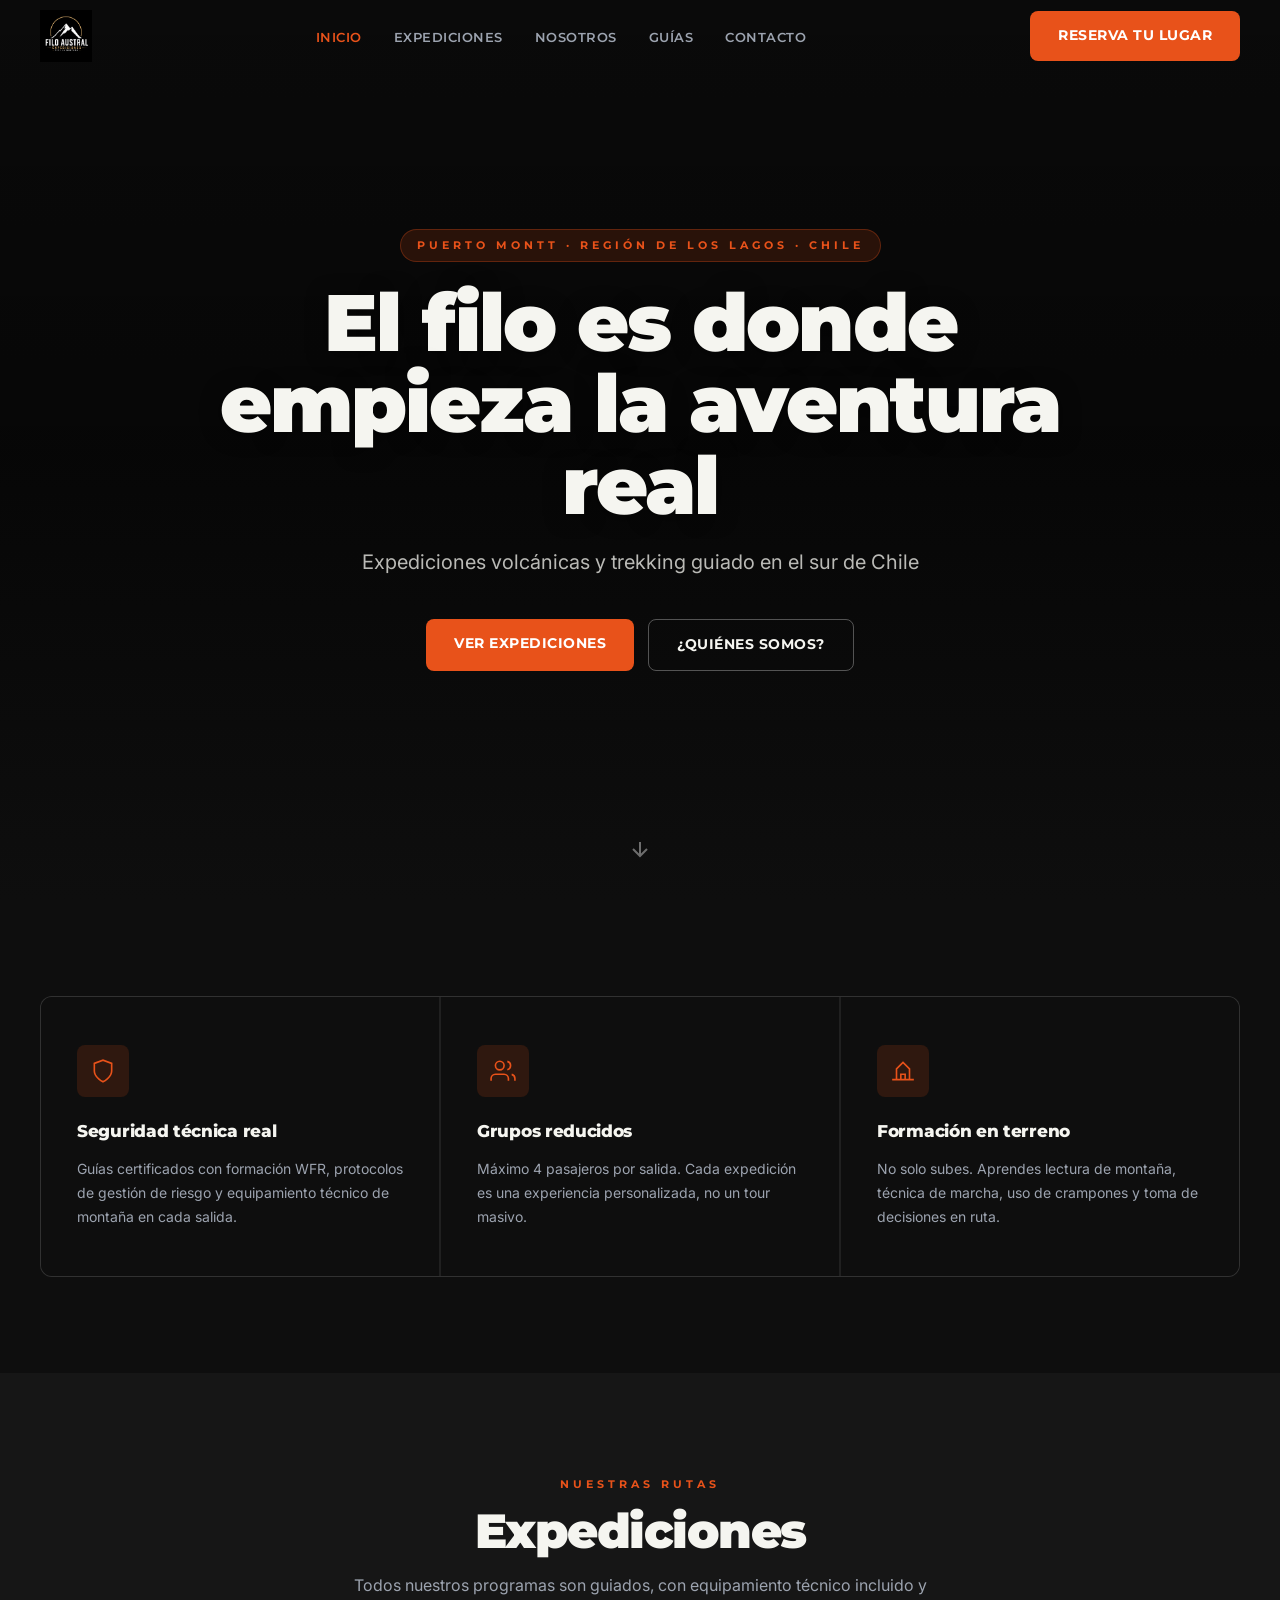
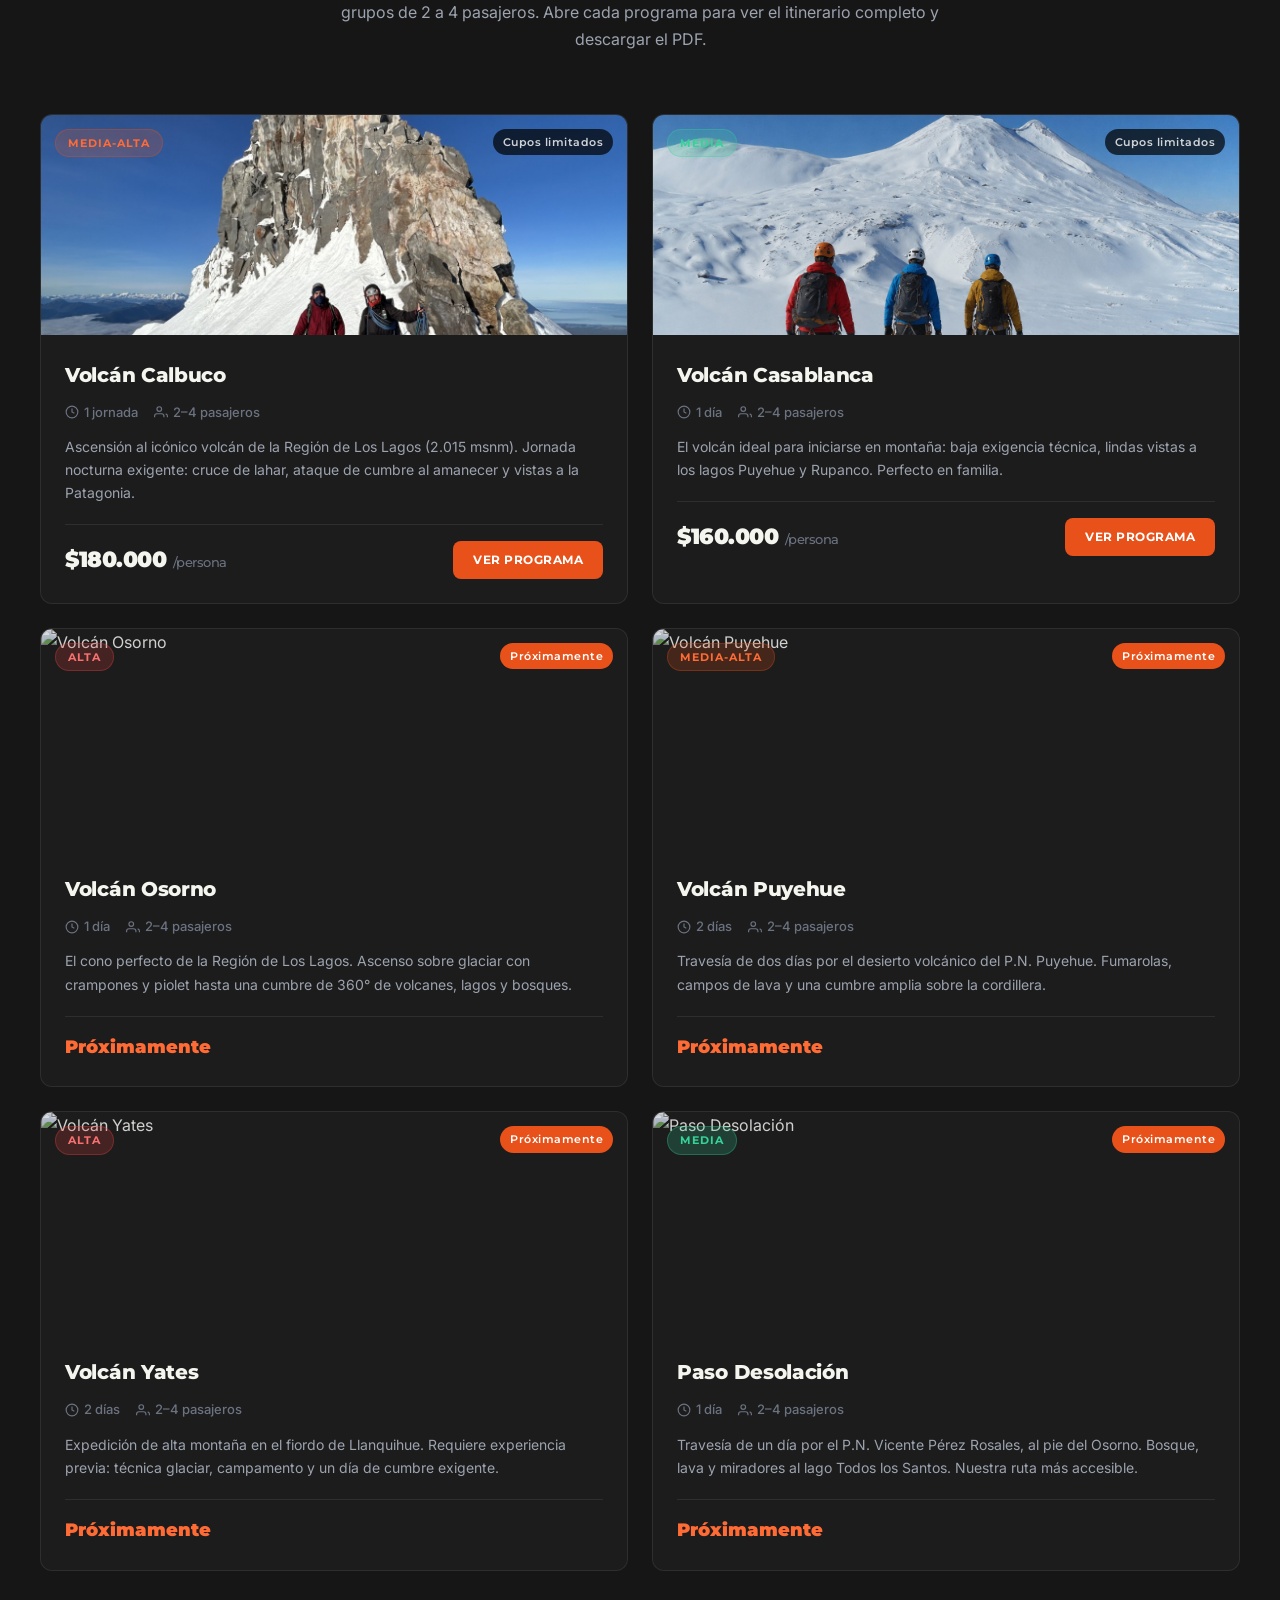
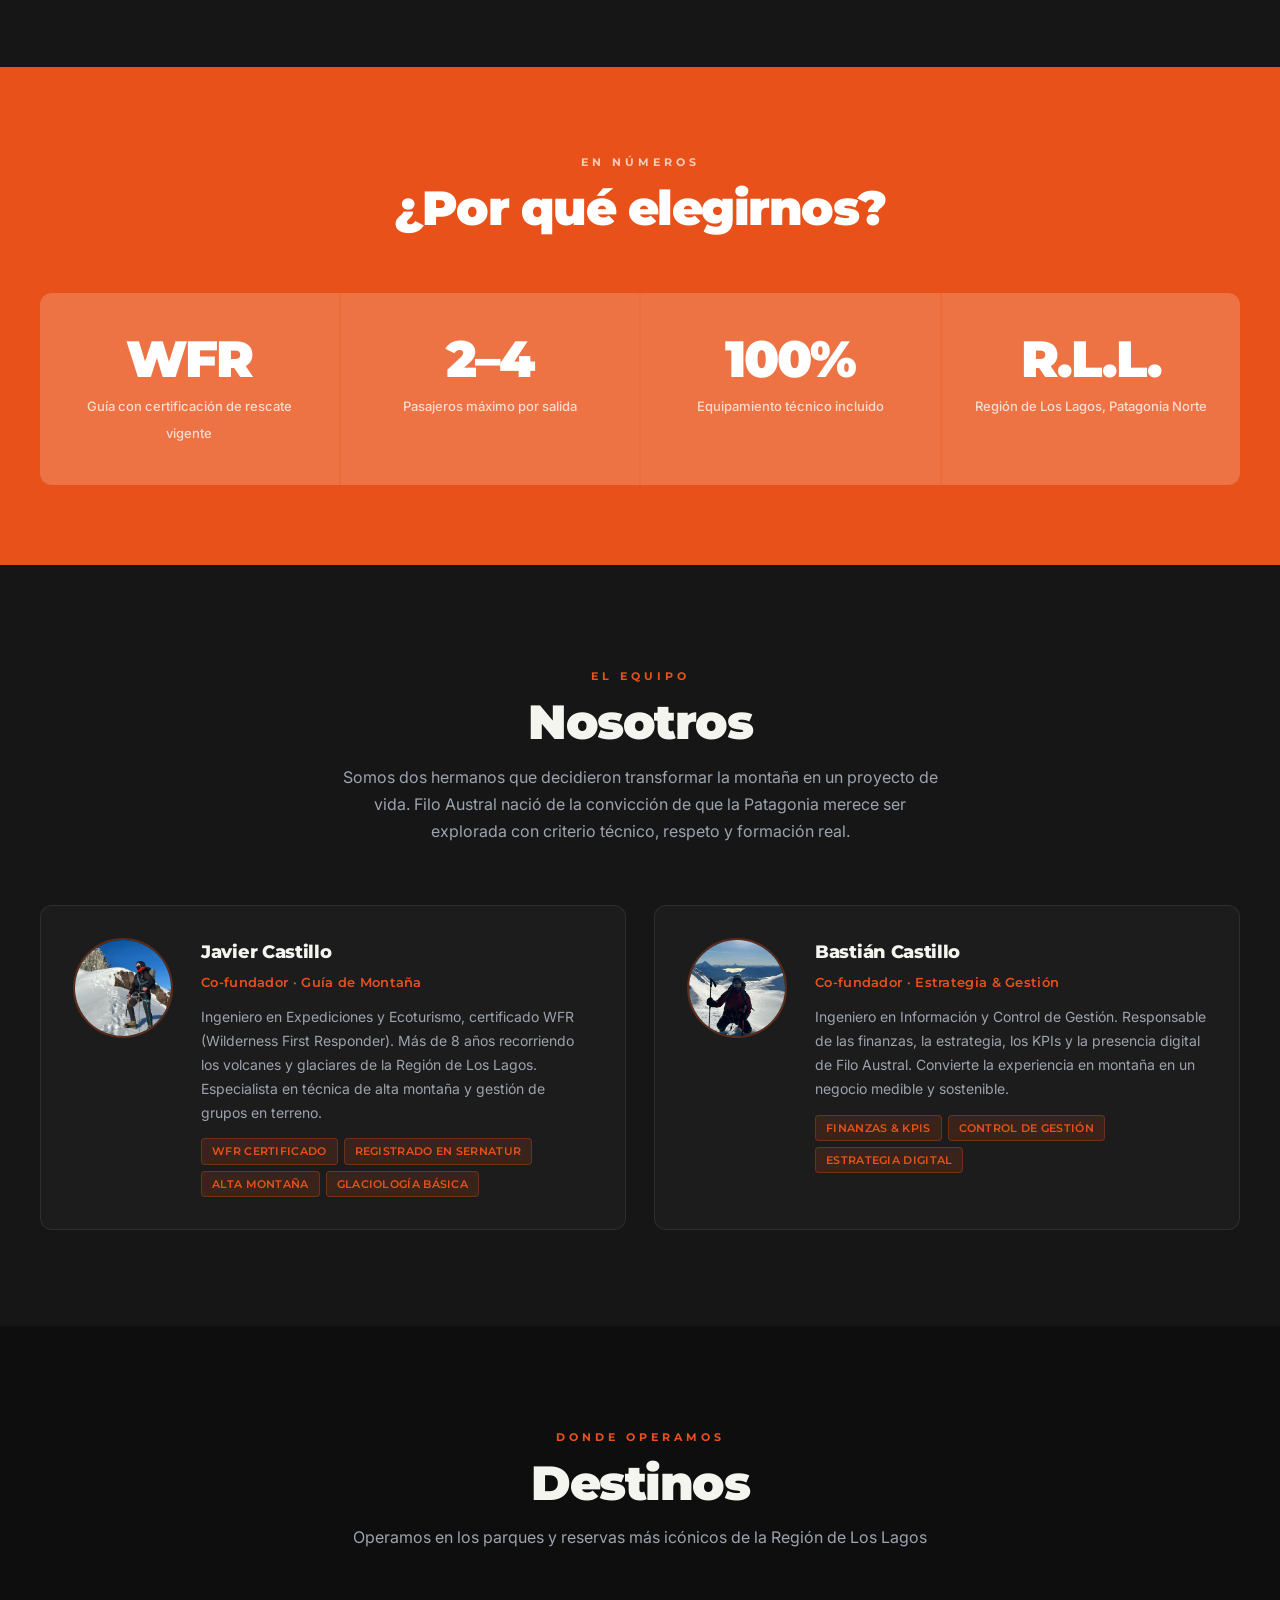
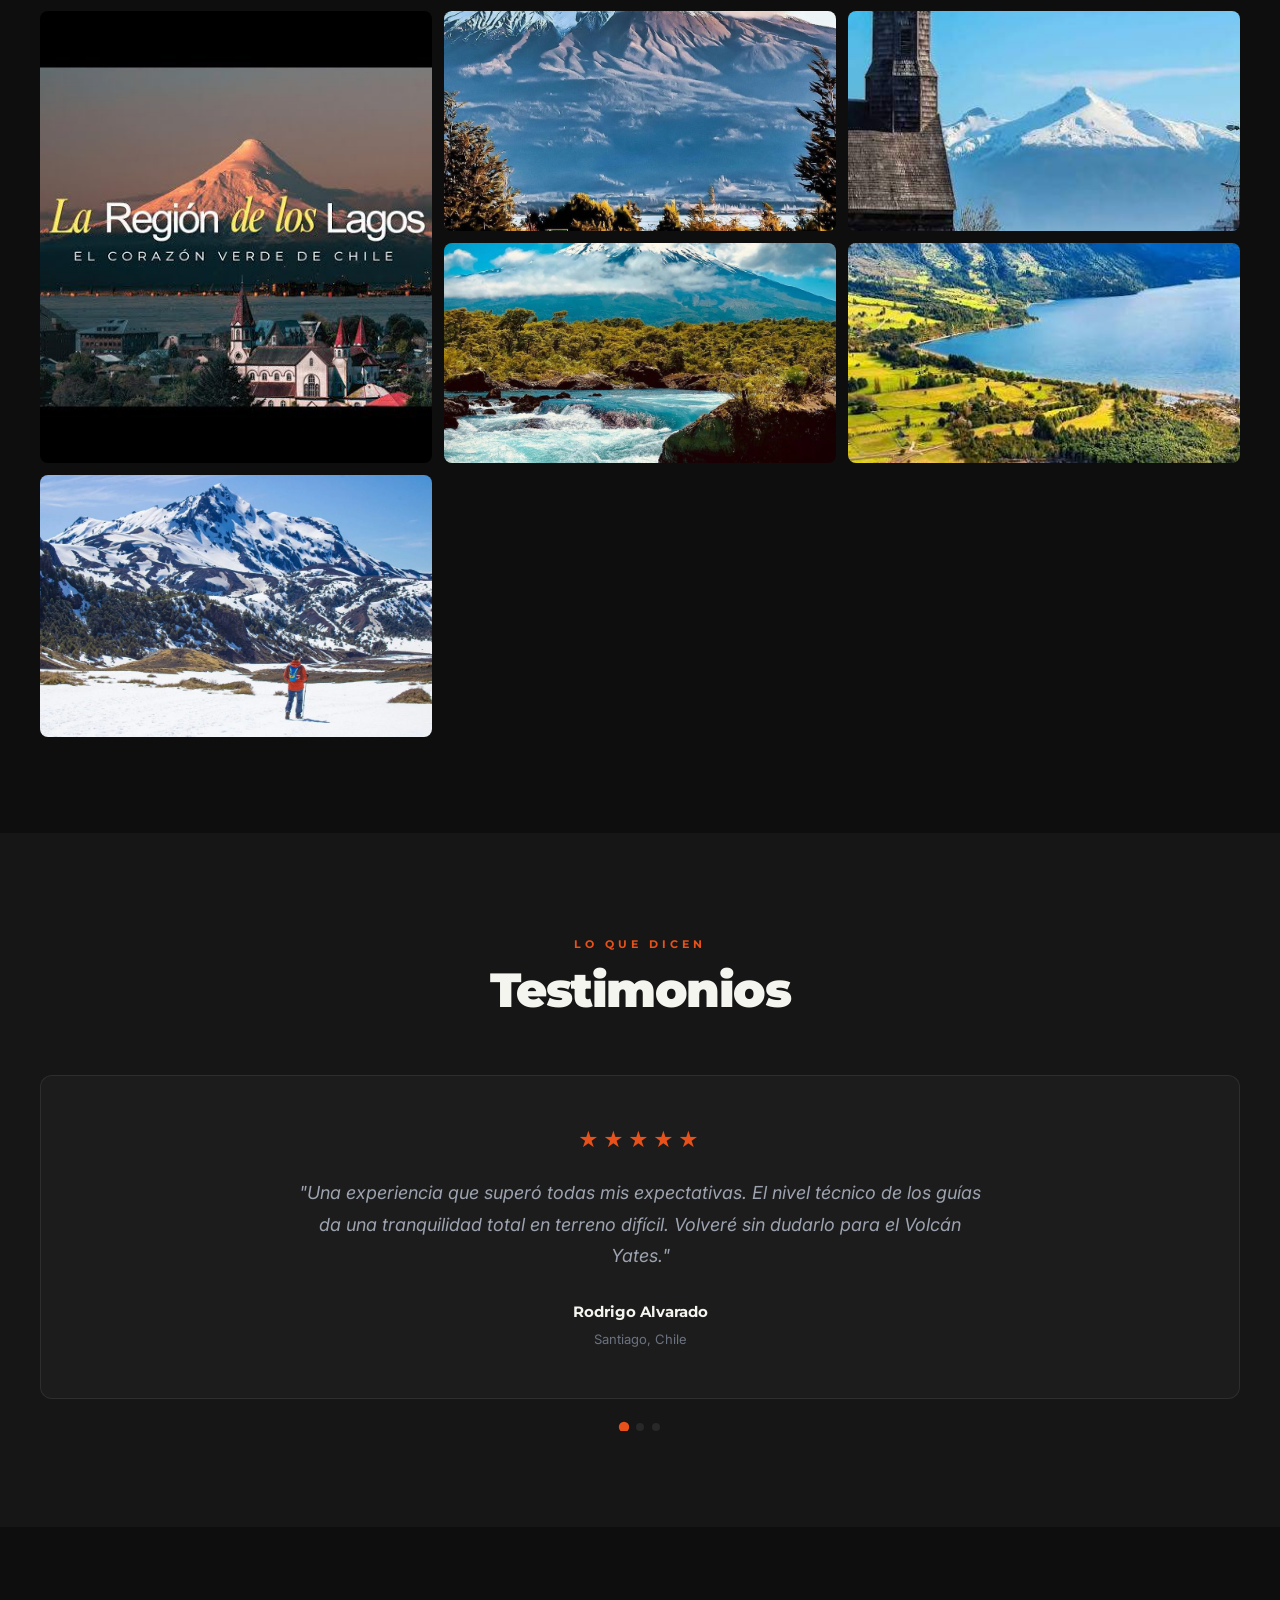
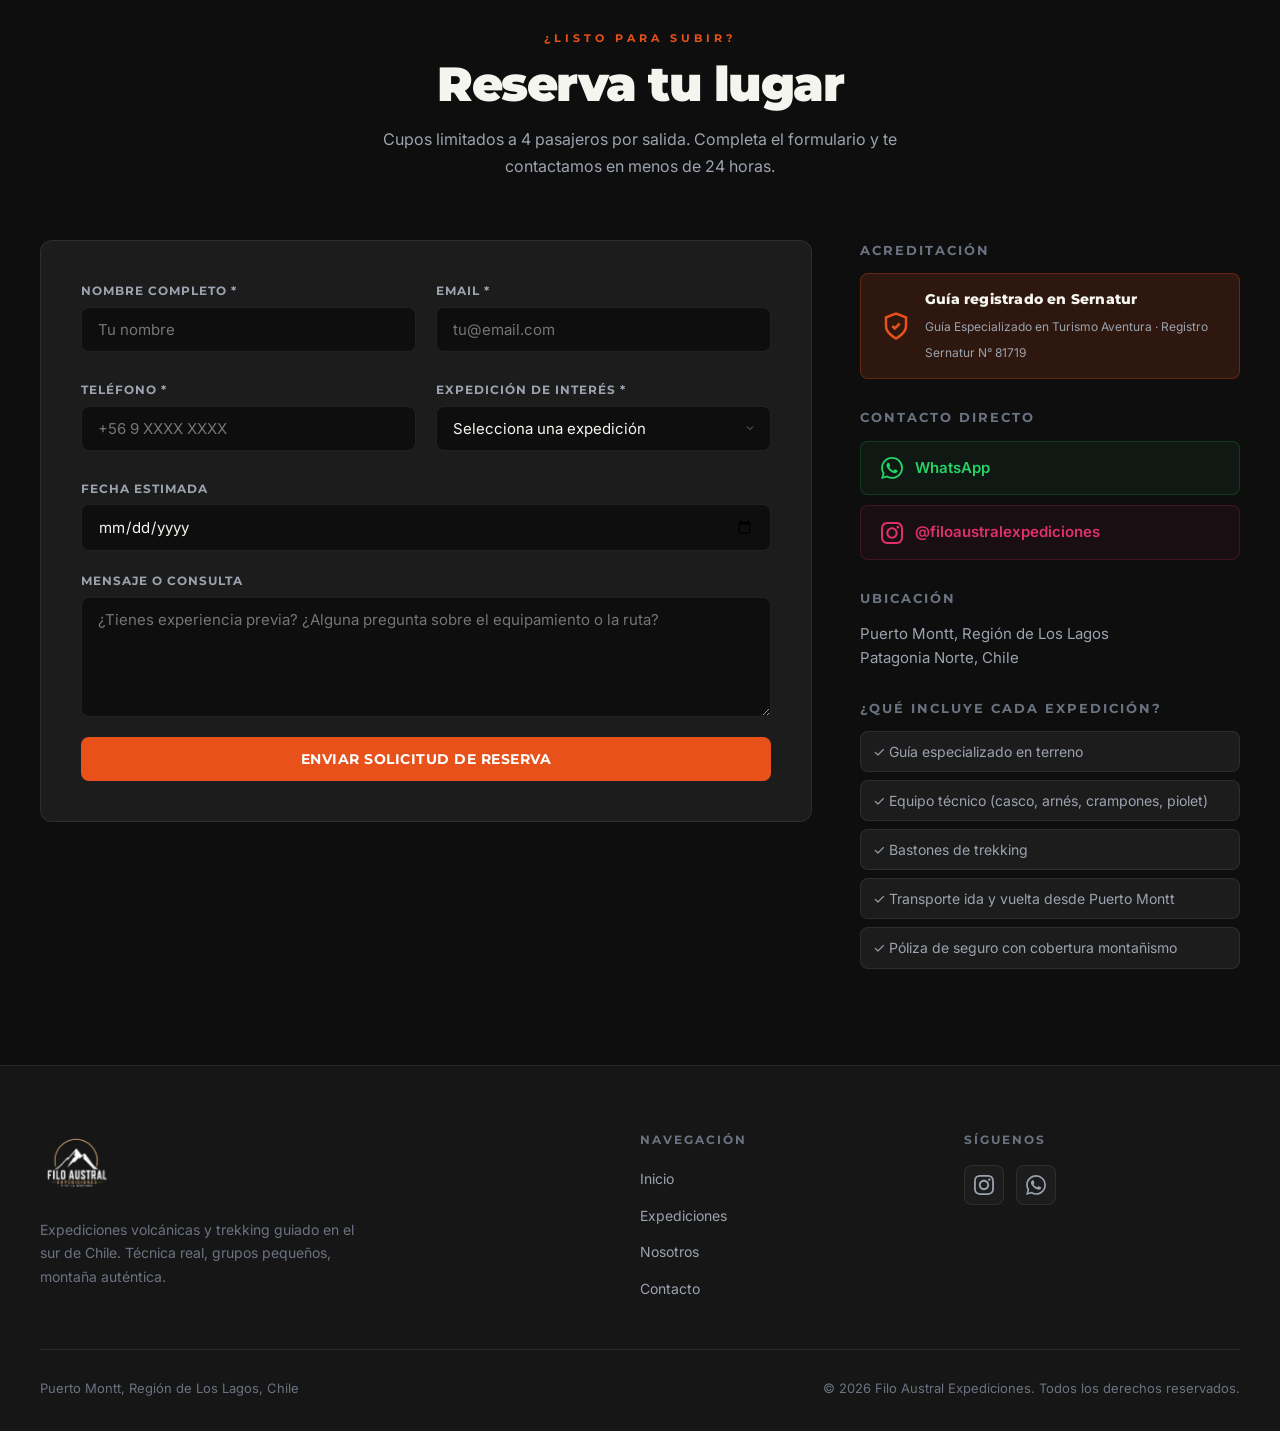
==== index.html @ e2e795e4 "Destinos con fotos reales, programas PDF reales y datos corregidos - Sección Destinos: 6 imágenes pr" ====
<!DOCTYPE html>
<html lang="es">
<head>
    <meta charset="UTF-8">
    <meta name="viewport" content="width=device-width, initial-scale=1.0">
    <meta name="description" content="Filo Austral Expediciones — Expediciones volcánicas y trekking guiado en el sur de Chile. Puerto Montt, Región de Los Lagos.">
    <title>Filo Austral Expediciones | Puerto Montt, Chile</title>

    <!-- Open Graph (compartir en WhatsApp/IG) -->
    <meta property="og:title" content="Filo Austral Expediciones">
    <meta property="og:description" content="Expediciones volcánicas y trekking guiado en el sur de Chile. Puerto Montt, Región de Los Lagos.">
    <meta property="og:image" content="assets/logo-light.jpg">
    <meta property="og:type" content="website">

    <!-- Google Fonts -->
    <link rel="preconnect" href="https://fonts.googleapis.com">
    <link rel="preconnect" href="https://fonts.gstatic.com" crossorigin>
    <link href="https://fonts.googleapis.com/css2?family=Montserrat:wght@400;500;600;700;800;900&family=Inter:wght@300;400;500;600&display=swap" rel="stylesheet">

    <!-- AOS Animations -->
    <link href="https://unpkg.com/aos@2.3.1/dist/aos.css" rel="stylesheet">

    <link rel="stylesheet" href="style.css">
</head>
<body>

    <!-- ===================== NAVBAR ===================== -->
    <nav class="navbar" id="navbar">
        <div class="nav-container">
            <a href="#inicio" class="nav-logo">
                <img src="assets/logo-light.jpg" alt="Filo Austral Expediciones" class="logo-img" onerror="this.style.display='none'; this.nextElementSibling.style.display='block'">
                <span class="logo-text" style="display:none">FILO AUSTRAL</span>
            </a>
            <ul class="nav-links" id="navLinks">
                <li><a href="#inicio">Inicio</a></li>
                <li><a href="#expediciones">Expediciones</a></li>
                <li><a href="#nosotros">Nosotros</a></li>
                <li><a href="#guias">Guías</a></li>
                <li><a href="#contacto">Contacto</a></li>
            </ul>
            <a href="#contacto" class="btn btn-accent nav-cta">Reserva tu lugar</a>
            <button class="hamburger" id="hamburger" aria-label="Abrir menú">
                <span></span><span></span><span></span>
            </button>
        </div>
    </nav>

    <!-- ===================== HERO ===================== -->
    <section class="hero" id="inicio">
        <video class="hero-video" autoplay muted loop playsinline preload="auto"
               poster="https://images.unsplash.com/photo-1464822759023-fed622ff2c3b?auto=format&fit=crop&w=1920&q=80">
            <source src="assets/hero.mp4" type="video/mp4">
        </video>
        <div class="hero-overlay"></div>
        <div class="hero-content">
            <p class="hero-tag">Puerto Montt · Región de Los Lagos · Chile</p>
            <h1 class="hero-headline">El filo es donde<br>empieza la aventura real</h1>
            <p class="hero-sub">Expediciones volcánicas y trekking guiado en el sur de Chile</p>
            <div class="hero-actions">
                <a href="#expediciones" class="btn btn-accent">Ver expediciones</a>
                <a href="#nosotros" class="btn btn-ghost">¿Quiénes somos?</a>
            </div>
        </div>
        <a href="#propuesta" class="hero-scroll" aria-label="Ir abajo">
            <svg width="24" height="24" viewBox="0 0 24 24" fill="none" stroke="currentColor" stroke-width="2"><path d="M12 5v14M5 12l7 7 7-7"/></svg>
        </a>
    </section>

    <!-- ===================== PROPUESTA DE VALOR ===================== -->
    <section class="section" id="propuesta">
        <div class="container">
            <div class="propuesta-grid">

                <div class="propuesta-item" data-aos="fade-up" data-aos-delay="0">
                    <div class="prop-icon">
                        <svg viewBox="0 0 24 24" fill="none" stroke="currentColor" stroke-width="1.5"><path d="M12 22s8-4 8-10V5l-8-3-8 3v7c0 6 8 10 8 10z"/></svg>
                    </div>
                    <h3>Seguridad técnica real</h3>
                    <p>Guías certificados con formación WFR, protocolos de gestión de riesgo y equipamiento técnico de montaña en cada salida.</p>
                </div>

                <div class="propuesta-item" data-aos="fade-up" data-aos-delay="100">
                    <div class="prop-icon">
                        <svg viewBox="0 0 24 24" fill="none" stroke="currentColor" stroke-width="1.5"><path d="M17 21v-2a4 4 0 0 0-4-4H5a4 4 0 0 0-4 4v2"/><circle cx="9" cy="7" r="4"/><path d="M23 21v-2a4 4 0 0 0-3-3.87M16 3.13a4 4 0 0 1 0 7.75"/></svg>
                    </div>
                    <h3>Grupos reducidos</h3>
                    <p>Máximo 4 pasajeros por salida. Cada expedición es una experiencia personalizada, no un tour masivo.</p>
                </div>

                <div class="propuesta-item" data-aos="fade-up" data-aos-delay="200">
                    <div class="prop-icon">
                        <svg viewBox="0 0 24 24" fill="none" stroke="currentColor" stroke-width="1.5"><path d="M2 20h20M6 20V10l6-6 6 6v10M10 20v-5h4v5"/></svg>
                    </div>
                    <h3>Formación en terreno</h3>
                    <p>No solo subes. Aprendes lectura de montaña, técnica de marcha, uso de crampones y toma de decisiones en ruta.</p>
                </div>

            </div>
        </div>
    </section>

    <!-- ===================== EXPEDICIONES ===================== -->
    <section class="section section-dark" id="expediciones">
        <div class="container">
            <div class="section-header" data-aos="fade-up">
                <span class="section-tag">Nuestras rutas</span>
                <h2 class="section-title">Expediciones</h2>
                <p class="section-desc">Todos nuestros programas son guiados, con equipamiento técnico incluido y grupos de 2 a 4 pasajeros. Abre cada programa para ver el itinerario completo y descargar el PDF.</p>
            </div>

            <div class="cards-grid">

                <!-- Calbuco -->
                <a href="calbuco.html" class="exp-card" data-aos="fade-up" data-aos-delay="0">
                    <div class="card-img-wrap">
                        <img src="assets/calbuco.jpg" alt="Volcán Calbuco" loading="lazy">
                        <span class="badge badge-orange">Media-Alta</span>
                        <span class="badge-cupos">Cupos limitados</span>
                    </div>
                    <div class="card-body">
                        <h3 class="card-title">Volcán Calbuco</h3>
                        <div class="card-meta">
                            <span>
                                <svg viewBox="0 0 24 24" fill="none" stroke="currentColor" stroke-width="2" width="14" height="14"><circle cx="12" cy="12" r="10"/><path d="M12 6v6l4 2"/></svg>
                                1 jornada
                            </span>
                            <span>
                                <svg viewBox="0 0 24 24" fill="none" stroke="currentColor" stroke-width="2" width="14" height="14"><path d="M17 21v-2a4 4 0 0 0-4-4H5a4 4 0 0 0-4 4v2"/><circle cx="9" cy="7" r="4"/><path d="M23 21v-2a4 4 0 0 0-3-3.87"/></svg>
                                2–4 pasajeros
                            </span>
                        </div>
                        <p class="card-desc">Ascensión al icónico volcán de la Región de Los Lagos (2.015 msnm). Jornada nocturna exigente: cruce de lahar, ataque de cumbre al amanecer y vistas a la Patagonia.</p>
                        <div class="card-footer">
                            <span class="card-price">$180.000 <small>/persona</small></span>
                            <span class="btn btn-accent btn-sm">Ver programa</span>
                        </div>
                    </div>
                </a>

                <!-- Casablanca -->
                <a href="casablanca.html" class="exp-card" data-aos="fade-up" data-aos-delay="100">
                    <div class="card-img-wrap">
                        <img src="assets/casablanca.jpg" alt="Volcán Casablanca" loading="lazy">
                        <span class="badge badge-green">Media</span>
                        <span class="badge-cupos">Cupos limitados</span>
                    </div>
                    <div class="card-body">
                        <h3 class="card-title">Volcán Casablanca</h3>
                        <div class="card-meta">
                            <span>
                                <svg viewBox="0 0 24 24" fill="none" stroke="currentColor" stroke-width="2" width="14" height="14"><circle cx="12" cy="12" r="10"/><path d="M12 6v6l4 2"/></svg>
                                1 día
                            </span>
                            <span>
                                <svg viewBox="0 0 24 24" fill="none" stroke="currentColor" stroke-width="2" width="14" height="14"><path d="M17 21v-2a4 4 0 0 0-4-4H5a4 4 0 0 0-4 4v2"/><circle cx="9" cy="7" r="4"/><path d="M23 21v-2a4 4 0 0 0-3-3.87"/></svg>
                                2–4 pasajeros
                            </span>
                        </div>
                        <p class="card-desc">El volcán ideal para iniciarse en montaña: baja exigencia técnica, lindas vistas a los lagos Puyehue y Rupanco. Perfecto en familia.</p>
                        <div class="card-footer">
                            <span class="card-price">$160.000 <small>/persona</small></span>
                            <span class="btn btn-accent btn-sm">Ver programa</span>
                        </div>
                    </div>
                </a>

                <!-- Osorno -->
                <div class="exp-card exp-card-soon" data-aos="fade-up" data-aos-delay="200">
                    <div class="card-img-wrap">
                        <img src="https://images.unsplash.com/photo-1519681393784-d120267933ba?auto=format&fit=crop&w=800&q=80" alt="Volcán Osorno" loading="lazy">
                        <span class="badge badge-red">Alta</span>
                        <span class="badge-cupos badge-soon">Próximamente</span>
                    </div>
                    <div class="card-body">
                        <h3 class="card-title">Volcán Osorno</h3>
                        <div class="card-meta">
                            <span>
                                <svg viewBox="0 0 24 24" fill="none" stroke="currentColor" stroke-width="2" width="14" height="14"><circle cx="12" cy="12" r="10"/><path d="M12 6v6l4 2"/></svg>
                                1 día
                            </span>
                            <span>
                                <svg viewBox="0 0 24 24" fill="none" stroke="currentColor" stroke-width="2" width="14" height="14"><path d="M17 21v-2a4 4 0 0 0-4-4H5a4 4 0 0 0-4 4v2"/><circle cx="9" cy="7" r="4"/><path d="M23 21v-2a4 4 0 0 0-3-3.87"/></svg>
                                2–4 pasajeros
                            </span>
                        </div>
                        <p class="card-desc">El cono perfecto de la Región de Los Lagos. Ascenso sobre glaciar con crampones y piolet hasta una cumbre de 360° de volcanes, lagos y bosques.</p>
                        <div class="card-footer">
                            <span class="card-price card-price-soon">Próximamente</span>
                        </div>
                    </div>
                </div>

                <!-- Puyehue -->
                <div class="exp-card exp-card-soon" data-aos="fade-up" data-aos-delay="0">
                    <div class="card-img-wrap">
                        <img src="https://images.unsplash.com/photo-1580137189272-c9379f8864fd?auto=format&fit=crop&w=800&q=80" alt="Volcán Puyehue" loading="lazy">
                        <span class="badge badge-orange">Media-Alta</span>
                        <span class="badge-cupos badge-soon">Próximamente</span>
                    </div>
                    <div class="card-body">
                        <h3 class="card-title">Volcán Puyehue</h3>
                        <div class="card-meta">
                            <span>
                                <svg viewBox="0 0 24 24" fill="none" stroke="currentColor" stroke-width="2" width="14" height="14"><circle cx="12" cy="12" r="10"/><path d="M12 6v6l4 2"/></svg>
                                2 días
                            </span>
                            <span>
                                <svg viewBox="0 0 24 24" fill="none" stroke="currentColor" stroke-width="2" width="14" height="14"><path d="M17 21v-2a4 4 0 0 0-4-4H5a4 4 0 0 0-4 4v2"/><circle cx="9" cy="7" r="4"/><path d="M23 21v-2a4 4 0 0 0-3-3.87"/></svg>
                                2–4 pasajeros
                            </span>
                        </div>
                        <p class="card-desc">Travesía de dos días por el desierto volcánico del P.N. Puyehue. Fumarolas, campos de lava y una cumbre amplia sobre la cordillera.</p>
                        <div class="card-footer">
                            <span class="card-price card-price-soon">Próximamente</span>
                        </div>
                    </div>
                </div>

                <!-- Yates -->
                <div class="exp-card exp-card-soon" data-aos="fade-up" data-aos-delay="100">
                    <div class="card-img-wrap">
                        <img src="https://images.unsplash.com/photo-1534294668821-28a3054f4256?auto=format&fit=crop&w=800&q=80" alt="Volcán Yates" loading="lazy">
                        <span class="badge badge-red">Alta</span>
                        <span class="badge-cupos badge-soon">Próximamente</span>
                    </div>
                    <div class="card-body">
                        <h3 class="card-title">Volcán Yates</h3>
                        <div class="card-meta">
                            <span>
                                <svg viewBox="0 0 24 24" fill="none" stroke="currentColor" stroke-width="2" width="14" height="14"><circle cx="12" cy="12" r="10"/><path d="M12 6v6l4 2"/></svg>
                                2 días
                            </span>
                            <span>
                                <svg viewBox="0 0 24 24" fill="none" stroke="currentColor" stroke-width="2" width="14" height="14"><path d="M17 21v-2a4 4 0 0 0-4-4H5a4 4 0 0 0-4 4v2"/><circle cx="9" cy="7" r="4"/><path d="M23 21v-2a4 4 0 0 0-3-3.87"/></svg>
                                2–4 pasajeros
                            </span>
                        </div>
                        <p class="card-desc">Expedición de alta montaña en el fiordo de Llanquihue. Requiere experiencia previa: técnica glaciar, campamento y un día de cumbre exigente.</p>
                        <div class="card-footer">
                            <span class="card-price card-price-soon">Próximamente</span>
                        </div>
                    </div>
                </div>

                <!-- Paso Desolación -->
                <div class="exp-card exp-card-soon" data-aos="fade-up" data-aos-delay="200">
                    <div class="card-img-wrap">
                        <img src="https://images.unsplash.com/photo-1551632811-561732d1e306?auto=format&fit=crop&w=800&q=80" alt="Paso Desolación" loading="lazy">
                        <span class="badge badge-green">Media</span>
                        <span class="badge-cupos badge-soon">Próximamente</span>
                    </div>
                    <div class="card-body">
                        <h3 class="card-title">Paso Desolación</h3>
                        <div class="card-meta">
                            <span>
                                <svg viewBox="0 0 24 24" fill="none" stroke="currentColor" stroke-width="2" width="14" height="14"><circle cx="12" cy="12" r="10"/><path d="M12 6v6l4 2"/></svg>
                                1 día
                            </span>
                            <span>
                                <svg viewBox="0 0 24 24" fill="none" stroke="currentColor" stroke-width="2" width="14" height="14"><path d="M17 21v-2a4 4 0 0 0-4-4H5a4 4 0 0 0-4 4v2"/><circle cx="9" cy="7" r="4"/><path d="M23 21v-2a4 4 0 0 0-3-3.87"/></svg>
                                2–4 pasajeros
                            </span>
                        </div>
                        <p class="card-desc">Travesía de un día por el P.N. Vicente Pérez Rosales, al pie del Osorno. Bosque, lava y miradores al lago Todos los Santos. Nuestra ruta más accesible.</p>
                        <div class="card-footer">
                            <span class="card-price card-price-soon">Próximamente</span>
                        </div>
                    </div>
                </div>

            </div>
        </div>
    </section>

    <!-- ===================== STATS / POR QUÉ ELEGIRNOS ===================== -->
    <section class="section stats-section" id="stats">
        <div class="container">
            <div class="section-header" data-aos="fade-up">
                <span class="section-tag">En números</span>
                <h2 class="section-title">¿Por qué elegirnos?</h2>
            </div>
            <div class="stats-grid">
                <div class="stat-item" data-aos="fade-up" data-aos-delay="0">
                    <span class="stat-num">WFR</span>
                    <span class="stat-label">Guía con certificación de rescate vigente</span>
                </div>
                <div class="stat-item" data-aos="fade-up" data-aos-delay="100">
                    <span class="stat-num">2–4</span>
                    <span class="stat-label">Pasajeros máximo por salida</span>
                </div>
                <div class="stat-item" data-aos="fade-up" data-aos-delay="200">
                    <span class="stat-num">100%</span>
                    <span class="stat-label">Equipamiento técnico incluido</span>
                </div>
                <div class="stat-item" data-aos="fade-up" data-aos-delay="300">
                    <span class="stat-num">R.L.L.</span>
                    <span class="stat-label">Región de Los Lagos, Patagonia Norte</span>
                </div>
            </div>
        </div>
    </section>

    <!-- ===================== NOSOTROS ===================== -->
    <section class="section section-dark" id="nosotros">
        <div class="container">
            <div class="section-header" data-aos="fade-up">
                <span class="section-tag">El equipo</span>
                <h2 class="section-title">Nosotros</h2>
                <p class="section-desc">Somos dos hermanos que decidieron transformar la montaña en un proyecto de vida. Filo Austral nació de la convicción de que la Patagonia merece ser explorada con criterio técnico, respeto y formación real.</p>
            </div>
            <div class="guias-grid" id="guias">

                <div class="guia-card" data-aos="fade-up" data-aos-delay="0">
                    <div class="guia-foto">
                        <img src="assets/javier.jpg" alt="Javier Castillo" loading="lazy">
                    </div>
                    <div class="guia-info">
                        <h3 class="guia-nombre">Javier Castillo</h3>
                        <p class="guia-rol">Co-fundador · Guía de Montaña</p>
                        <p class="guia-bio">Ingeniero en Expediciones y Ecoturismo, certificado WFR (Wilderness First Responder). Más de 8 años recorriendo los volcanes y glaciares de la Región de Los Lagos. Especialista en técnica de alta montaña y gestión de grupos en terreno.</p>
                        <div class="guia-tags">
                            <span>WFR Certificado</span>
                            <span>Registrado en Sernatur</span>
                            <span>Alta Montaña</span>
                            <span>Glaciología Básica</span>
                        </div>
                    </div>
                </div>

                <div class="guia-card" data-aos="fade-up" data-aos-delay="150">
                    <div class="guia-foto">
                        <img src="assets/bastian.jpg" alt="Bastián Castillo" loading="lazy">
                    </div>
                    <div class="guia-info">
                        <h3 class="guia-nombre">Bastián Castillo</h3>
                        <p class="guia-rol">Co-fundador · Estrategia & Gestión</p>
                        <p class="guia-bio">Ingeniero en Información y Control de Gestión. Responsable de las finanzas, la estrategia, los KPIs y la presencia digital de Filo Austral. Convierte la experiencia en montaña en un negocio medible y sostenible.</p>
                        <div class="guia-tags">
                            <span>Finanzas & KPIs</span>
                            <span>Control de Gestión</span>
                            <span>Estrategia Digital</span>
                        </div>
                    </div>
                </div>

            </div>
        </div>
    </section>

    <!-- ===================== GALERÍA / DESTINOS ===================== -->
    <section class="section" id="destinos">
        <div class="container">
            <div class="section-header" data-aos="fade-up">
                <span class="section-tag">Donde operamos</span>
                <h2 class="section-title">Destinos</h2>
                <p class="section-desc">Operamos en los parques y reservas más icónicos de la Región de Los Lagos</p>
            </div>
            <div class="galeria-grid">
                <div class="galeria-item grande" data-aos="fade-up">
                    <img src="assets/destino-region-los-lagos.jpg" alt="Región de Los Lagos" loading="lazy">
                    <div class="galeria-overlay"><span>Región de Los Lagos</span></div>
                </div>
                <div class="galeria-item" data-aos="fade-up" data-aos-delay="50">
                    <img src="assets/destino-calbuco.jpg" alt="Volcán Calbuco" loading="lazy">
                    <div class="galeria-overlay"><span>Volcán Calbuco</span></div>
                </div>
                <div class="galeria-item" data-aos="fade-up" data-aos-delay="100">
                    <img src="assets/destino-yates.jpg" alt="Volcán Yates" loading="lazy">
                    <div class="galeria-overlay"><span>Volcán Yates</span></div>
                </div>
                <div class="galeria-item" data-aos="fade-up" data-aos-delay="150">
                    <img src="assets/destino-vicente-perez-rosales.jpg" alt="P.N. Vicente Pérez Rosales" loading="lazy">
                    <div class="galeria-overlay"><span>P.N. Vicente Pérez Rosales</span></div>
                </div>
                <div class="galeria-item" data-aos="fade-up" data-aos-delay="200">
                    <img src="assets/destino-lago-rupanco.jpg" alt="Lago Rupanco" loading="lazy">
                    <div class="galeria-overlay"><span>Lago Rupanco</span></div>
                </div>
                <div class="galeria-item" data-aos="fade-up" data-aos-delay="250">
                    <img src="assets/destino-paso-desolacion.jpg" alt="Paso Desolación" loading="lazy">
                    <div class="galeria-overlay"><span>Paso Desolación</span></div>
                </div>
            </div>
        </div>
    </section>

    <!-- ===================== TESTIMONIOS ===================== -->
    <section class="section section-dark" id="testimonios">
        <div class="container">
            <div class="section-header" data-aos="fade-up">
                <span class="section-tag">Lo que dicen</span>
                <h2 class="section-title">Testimonios</h2>
            </div>
            <div class="testimonios-wrap" data-aos="fade-up">
                <div class="testimonios-track" id="testimoniosTrack">

                    <div class="testimonio-item">
                        <div class="testimonio-stars">★★★★★</div>
                        <p class="testimonio-texto">"Una experiencia que superó todas mis expectativas. El nivel técnico de los guías da una tranquilidad total en terreno difícil. Volveré sin dudarlo para el Volcán Yates."</p>
                        <div class="testimonio-autor">
                            <span class="autor-nombre">Rodrigo Alvarado</span>
                            <span class="autor-ciudad">Santiago, Chile</span>
                        </div>
                    </div>

                    <div class="testimonio-item">
                        <div class="testimonio-stars">★★★★★</div>
                        <p class="testimonio-texto">"Hice el Calbuco con Filo Austral y fue transformador. Grupo pequeño, guías que te enseñan mientras suben, y una organización impecable desde el primer contacto."</p>
                        <div class="testimonio-autor">
                            <span class="autor-nombre">Valentina Moreno</span>
                            <span class="autor-ciudad">Concepción, Chile</span>
                        </div>
                    </div>

                    <div class="testimonio-item">
                        <div class="testimonio-stars">★★★★★</div>
                        <p class="testimonio-texto">"Lo que más valoro es que no es un tour. Es una expedición real. Aprendí a usar crampones, leer el terreno y tomar decisiones. Eso no lo encuentras en cualquier empresa."</p>
                        <div class="testimonio-autor">
                            <span class="autor-nombre">Diego Fuentes</span>
                            <span class="autor-ciudad">Puerto Montt, Chile</span>
                        </div>
                    </div>

                </div>
                <div class="testimonios-nav">
                    <button class="nav-dot active" onclick="goToTestimonio(0)" aria-label="Testimonio 1"></button>
                    <button class="nav-dot" onclick="goToTestimonio(1)" aria-label="Testimonio 2"></button>
                    <button class="nav-dot" onclick="goToTestimonio(2)" aria-label="Testimonio 3"></button>
                </div>
            </div>
        </div>
    </section>

    <!-- ===================== CONTACTO / RESERVA ===================== -->
    <section class="section" id="contacto">
        <div class="container">
            <div class="section-header" data-aos="fade-up">
                <span class="section-tag">¿Listo para subir?</span>
                <h2 class="section-title">Reserva tu lugar</h2>
                <p class="section-desc">Cupos limitados a 4 pasajeros por salida. Completa el formulario y te contactamos en menos de 24 horas.</p>
            </div>

            <div class="contacto-grid">

                <form class="reserva-form" id="reservaForm" data-aos="fade-up" novalidate>
                    <div class="form-row">
                        <div class="form-group">
                            <label for="nombre">Nombre completo *</label>
                            <input type="text" id="nombre" name="nombre" placeholder="Tu nombre" required>
                            <span class="field-error" id="err-nombre"></span>
                        </div>
                        <div class="form-group">
                            <label for="email">Email *</label>
                            <input type="email" id="email" name="email" placeholder="tu@email.com" required>
                            <span class="field-error" id="err-email"></span>
                        </div>
                    </div>
                    <div class="form-row">
                        <div class="form-group">
                            <label for="telefono">Teléfono *</label>
                            <input type="tel" id="telefono" name="telefono" placeholder="+56 9 XXXX XXXX" required>
                            <span class="field-error" id="err-telefono"></span>
                        </div>
                        <div class="form-group">
                            <label for="expedicion">Expedición de interés *</label>
                            <select id="expedicion" name="expedicion" required>
                                <option value="">Selecciona una expedición</option>
                                <option value="calbuco">Volcán Calbuco — $180.000</option>
                                <option value="casablanca">Volcán Casablanca — $160.000</option>
                            </select>
                            <span class="field-error" id="err-expedicion"></span>
                        </div>
                    </div>
                    <div class="form-group">
                        <label for="fecha">Fecha estimada</label>
                        <input type="date" id="fecha" name="fecha">
                    </div>
                    <div class="form-group">
                        <label for="mensaje">Mensaje o consulta</label>
                        <textarea id="mensaje" name="mensaje" rows="4" placeholder="¿Tienes experiencia previa? ¿Alguna pregunta sobre el equipamiento o la ruta?"></textarea>
                    </div>
                    <button type="submit" class="btn btn-accent btn-full" id="submitBtn">
                        Enviar solicitud de reserva
                    </button>
                    <div class="form-success" id="formSuccess" style="display:none">
                        ¡Mensaje enviado! Te contactaremos en menos de 24 horas.
                    </div>
                </form>

                <div class="contacto-info" data-aos="fade-up" data-aos-delay="100">
                    <div class="info-block">
                        <h4>Acreditación</h4>
                        <div class="sello-sernatur">
                            <svg viewBox="0 0 24 24" fill="none" stroke="currentColor" stroke-width="2"><path d="M12 22s8-4 8-10V5l-8-3-8 3v7c0 6 8 10 8 10z"/><path d="M9 12l2 2 4-4"/></svg>
                            <div><b>Guía registrado en Sernatur</b><span>Guía Especializado en Turismo Aventura · Registro Sernatur N° 81719</span></div>
                        </div>
                    </div>
                    <div class="info-block">
                        <h4>Contacto directo</h4>
                        <a href="https://wa.me/56983878181" target="_blank" rel="noopener" class="contact-link whatsapp">
                            <svg viewBox="0 0 24 24" fill="currentColor" width="22" height="22"><path d="M17.472 14.382c-.297-.149-1.758-.867-2.03-.967-.273-.099-.471-.148-.67.15-.197.297-.767.966-.94 1.164-.173.199-.347.223-.644.075-.297-.15-1.255-.463-2.39-1.475-.883-.788-1.48-1.761-1.653-2.059-.173-.297-.018-.458.13-.606.134-.133.298-.347.446-.52.149-.174.198-.298.298-.497.099-.198.05-.371-.025-.52-.075-.149-.669-1.612-.916-2.207-.242-.579-.487-.5-.669-.51-.173-.008-.371-.01-.57-.01-.198 0-.52.074-.792.372-.272.297-1.04 1.016-1.04 2.479 0 1.462 1.065 2.875 1.213 3.074.149.198 2.096 3.2 5.077 4.487.709.306 1.262.489 1.694.625.712.227 1.36.195 1.871.118.571-.085 1.758-.719 2.006-1.413.248-.694.248-1.289.173-1.413-.074-.124-.272-.198-.57-.347m-5.421 7.403h-.004a9.87 9.87 0 01-5.031-1.378l-.361-.214-3.741.982.998-3.648-.235-.374a9.86 9.86 0 01-1.51-5.26c.001-5.45 4.436-9.884 9.888-9.884 2.64 0 5.122 1.03 6.988 2.898a9.825 9.825 0 012.893 6.994c-.003 5.45-4.437 9.884-9.885 9.884m8.413-18.297A11.815 11.815 0 0012.05 0C5.495 0 .16 5.335.157 11.892c0 2.096.547 4.142 1.588 5.945L.057 24l6.305-1.654a11.882 11.882 0 005.683 1.448h.005c6.554 0 11.89-5.335 11.893-11.893a11.821 11.821 0 00-3.48-8.413z"/></svg>
                            WhatsApp
                        </a>
                        <a href="https://instagram.com/filoaustralexpediciones" target="_blank" rel="noopener" class="contact-link instagram">
                            <svg viewBox="0 0 24 24" fill="currentColor" width="22" height="22"><path d="M12 2.163c3.204 0 3.584.012 4.85.07 3.252.148 4.771 1.691 4.919 4.919.058 1.265.069 1.645.069 4.849 0 3.205-.012 3.584-.069 4.849-.149 3.225-1.664 4.771-4.919 4.919-1.266.058-1.644.07-4.85.07-3.204 0-3.584-.012-4.849-.07-3.26-.149-4.771-1.699-4.919-4.92-.058-1.265-.07-1.644-.07-4.849 0-3.204.013-3.583.07-4.849.149-3.227 1.664-4.771 4.919-4.919 1.266-.057 1.645-.069 4.849-.069zm0-2.163c-3.259 0-3.667.014-4.947.072-4.358.2-6.78 2.618-6.98 6.98-.059 1.281-.073 1.689-.073 4.948 0 3.259.014 3.668.072 4.948.2 4.358 2.618 6.78 6.98 6.98 1.281.058 1.689.072 4.948.072 3.259 0 3.668-.014 4.948-.072 4.354-.2 6.782-2.618 6.979-6.98.059-1.28.073-1.689.073-4.948 0-3.259-.014-3.667-.072-4.947-.196-4.354-2.617-6.78-6.979-6.98-1.281-.059-1.69-.073-4.949-.073zm0 5.838c-3.403 0-6.162 2.759-6.162 6.162s2.759 6.163 6.162 6.163 6.162-2.759 6.162-6.163c0-3.403-2.759-6.162-6.162-6.162zm0 10.162c-2.209 0-4-1.79-4-4 0-2.209 1.791-4 4-4s4 1.791 4 4c0 2.21-1.791 4-4 4zm6.406-11.845c-.796 0-1.441.645-1.441 1.44s.645 1.44 1.441 1.44c.795 0 1.439-.645 1.439-1.44s-.644-1.44-1.439-1.44z"/></svg>
                            @filoaustralexpediciones
                        </a>
                    </div>
                    <div class="info-block">
                        <h4>Ubicación</h4>
                        <p>Puerto Montt, Región de Los Lagos<br>Patagonia Norte, Chile</p>
                    </div>
                    <div class="info-block">
                        <h4>¿Qué incluye cada expedición?</h4>
                        <ul class="incluye-list">
                            <li>✓ Guía especializado en terreno</li>
                            <li>✓ Equipo técnico (casco, arnés, crampones, piolet)</li>
                            <li>✓ Bastones de trekking</li>
                            <li>✓ Transporte ida y vuelta desde Puerto Montt</li>
                            <li>✓ Póliza de seguro con cobertura montañismo</li>
                        </ul>
                    </div>
                </div>

            </div>
        </div>
    </section>

    <!-- ===================== FOOTER ===================== -->
    <footer class="footer">
        <div class="container">
            <div class="footer-grid">
                <div class="footer-brand">
                    <img src="assets/logo-light.jpg" alt="Filo Austral Expediciones" class="footer-logo" onerror="this.style.display='none'; this.nextElementSibling.style.display='block'">
                    <span class="logo-text footer-logo-text" style="display:none">FILO AUSTRAL</span>
                    <p>Expediciones volcánicas y trekking guiado en el sur de Chile. Técnica real, grupos pequeños, montaña auténtica.</p>
                </div>
                <div class="footer-links">
                    <h4>Navegación</h4>
                    <ul>
                        <li><a href="#inicio">Inicio</a></li>
                        <li><a href="#expediciones">Expediciones</a></li>
                        <li><a href="#nosotros">Nosotros</a></li>
                        <li><a href="#contacto">Contacto</a></li>
                    </ul>
                </div>
                <div class="footer-redes">
                    <h4>Síguenos</h4>
                    <div class="social-links">
                        <a href="https://instagram.com/filoaustralexpediciones" target="_blank" rel="noopener" aria-label="Instagram">
                            <svg viewBox="0 0 24 24" fill="currentColor" width="20" height="20"><path d="M12 2.163c3.204 0 3.584.012 4.85.07 3.252.148 4.771 1.691 4.919 4.919.058 1.265.069 1.645.069 4.849 0 3.205-.012 3.584-.069 4.849-.149 3.225-1.664 4.771-4.919 4.919-1.266.058-1.644.07-4.85.07-3.204 0-3.584-.012-4.849-.07-3.26-.149-4.771-1.699-4.919-4.92-.058-1.265-.07-1.644-.07-4.849 0-3.204.013-3.583.07-4.849.149-3.227 1.664-4.771 4.919-4.919 1.266-.057 1.645-.069 4.849-.069zm0-2.163c-3.259 0-3.667.014-4.947.072-4.358.2-6.78 2.618-6.98 6.98-.059 1.281-.073 1.689-.073 4.948 0 3.259.014 3.668.072 4.948.2 4.358 2.618 6.78 6.98 6.98 1.281.058 1.689.072 4.948.072 3.259 0 3.668-.014 4.948-.072 4.354-.2 6.782-2.618 6.979-6.98.059-1.28.073-1.689.073-4.948 0-3.259-.014-3.667-.072-4.947-.196-4.354-2.617-6.78-6.979-6.98-1.281-.059-1.69-.073-4.949-.073zm0 5.838c-3.403 0-6.162 2.759-6.162 6.162s2.759 6.163 6.162 6.163 6.162-2.759 6.162-6.163c0-3.403-2.759-6.162-6.162-6.162zm0 10.162c-2.209 0-4-1.79-4-4 0-2.209 1.791-4 4-4s4 1.791 4 4c0 2.21-1.791 4-4 4zm6.406-11.845c-.796 0-1.441.645-1.441 1.44s.645 1.44 1.441 1.44c.795 0 1.439-.645 1.439-1.44s-.644-1.44-1.439-1.44z"/></svg>
                        </a>
                        <a href="https://wa.me/56983878181" target="_blank" rel="noopener" aria-label="WhatsApp">
                            <svg viewBox="0 0 24 24" fill="currentColor" width="20" height="20"><path d="M17.472 14.382c-.297-.149-1.758-.867-2.03-.967-.273-.099-.471-.148-.67.15-.197.297-.767.966-.94 1.164-.173.199-.347.223-.644.075-.297-.15-1.255-.463-2.39-1.475-.883-.788-1.48-1.761-1.653-2.059-.173-.297-.018-.458.13-.606.134-.133.298-.347.446-.52.149-.174.198-.298.298-.497.099-.198.05-.371-.025-.52-.075-.149-.669-1.612-.916-2.207-.242-.579-.487-.5-.669-.51-.173-.008-.371-.01-.57-.01-.198 0-.52.074-.792.372-.272.297-1.04 1.016-1.04 2.479 0 1.462 1.065 2.875 1.213 3.074.149.198 2.096 3.2 5.077 4.487.709.306 1.262.489 1.694.625.712.227 1.36.195 1.871.118.571-.085 1.758-.719 2.006-1.413.248-.694.248-1.289.173-1.413-.074-.124-.272-.198-.57-.347m-5.421 7.403h-.004a9.87 9.87 0 01-5.031-1.378l-.361-.214-3.741.982.998-3.648-.235-.374a9.86 9.86 0 01-1.51-5.26c.001-5.45 4.436-9.884 9.888-9.884 2.64 0 5.122 1.03 6.988 2.898a9.825 9.825 0 012.893 6.994c-.003 5.45-4.437 9.884-9.885 9.884m8.413-18.297A11.815 11.815 0 0012.05 0C5.495 0 .16 5.335.157 11.892c0 2.096.547 4.142 1.588 5.945L.057 24l6.305-1.654a11.882 11.882 0 005.683 1.448h.005c6.554 0 11.89-5.335 11.893-11.893a11.821 11.821 0 00-3.48-8.413z"/></svg>
                        </a>
                    </div>
                </div>
            </div>
            <div class="footer-bottom">
                <p>Puerto Montt, Región de Los Lagos, Chile</p>
                <p>© 2026 Filo Austral Expediciones. Todos los derechos reservados.</p>
            </div>
        </div>
    </footer>

    <!-- AOS JS -->
    <script src="https://unpkg.com/aos@2.3.1/dist/aos.js"></script>
    <script src="script.js"></script>
</body>
</html>
---- style.css ----
/* ===== VARIABLES ===== */
:root {
    --bg: #0e0e0e;
    --bg-alt: #161616;
    --bg-card: #1c1c1c;
    --bg-card-hover: #222222;
    --accent: #E8521A;
    --accent-light: #FF6B35;
    --accent-dim: rgba(232,82,26,0.15);
    --text: #F5F5F0;
    --text-muted: #9CA3AF;
    --text-dim: #6B7280;
    --border: rgba(255,255,255,0.08);
    --border-accent: rgba(232,82,26,0.3);
    --radius: 12px;
    --radius-sm: 8px;
    --transition: 0.25s ease;
    --shadow: 0 4px 24px rgba(0,0,0,0.5);
    --shadow-hover: 0 12px 48px rgba(0,0,0,0.7);
    --font-display: 'Montserrat', sans-serif;
    --font-body: 'Inter', sans-serif;
}

/* ===== RESET ===== */
*, *::before, *::after { margin: 0; padding: 0; box-sizing: border-box; }
html { scroll-behavior: smooth; }
body {
    font-family: var(--font-body);
    background: var(--bg);
    color: var(--text);
    line-height: 1.65;
    font-size: 16px;
    overflow-x: hidden;
}
a { text-decoration: none; color: inherit; }
img { display: block; max-width: 100%; height: auto; }
ul { list-style: none; }

/* ===== NAVBAR ===== */
.navbar {
    position: fixed;
    top: 0; left: 0; right: 0;
    z-index: 100;
    padding: 0 24px;
    transition: background var(--transition), box-shadow var(--transition);
}
.navbar.scrolled {
    background: rgba(14,14,14,0.96);
    backdrop-filter: blur(16px);
    -webkit-backdrop-filter: blur(16px);
    box-shadow: 0 1px 0 var(--border);
}
.nav-container {
    max-width: 1200px;
    margin: 0 auto;
    display: flex;
    align-items: center;
    justify-content: space-between;
    height: 72px;
    gap: 24px;
}
.nav-logo { display: flex; align-items: center; }
.logo-img {
    height: 52px;
    width: auto;
    mix-blend-mode: screen;
    transition: opacity var(--transition);
}
.logo-text {
    font-family: var(--font-display);
    font-size: 18px;
    font-weight: 900;
    letter-spacing: 3px;
    color: var(--text);
}
.nav-links {
    display: flex;
    align-items: center;
    gap: 4px;
    flex: 1;
    justify-content: center;
}
.nav-links a {
    padding: 7px 14px;
    font-size: 13px;
    font-weight: 600;
    letter-spacing: 0.5px;
    color: var(--text-muted);
    border-radius: 6px;
    transition: color var(--transition), background var(--transition);
    font-family: var(--font-display);
    text-transform: uppercase;
}
.nav-links a:hover { color: var(--text); background: rgba(255,255,255,0.06); }
.nav-links a.active { color: var(--accent); }
.nav-cta {
    white-space: nowrap;
    font-family: var(--font-display);
    font-size: 13px;
    letter-spacing: 0.5px;
    text-transform: uppercase;
}
.hamburger {
    display: none;
    flex-direction: column;
    gap: 5px;
    background: none;
    border: none;
    cursor: pointer;
    padding: 4px;
    flex-shrink: 0;
}
.hamburger span {
    display: block;
    width: 24px;
    height: 2px;
    background: var(--text);
    border-radius: 2px;
    transition: transform var(--transition), opacity var(--transition);
}
.hamburger.open span:nth-child(1) { transform: translateY(7px) rotate(45deg); }
.hamburger.open span:nth-child(2) { opacity: 0; }
.hamburger.open span:nth-child(3) { transform: translateY(-7px) rotate(-45deg); }

/* ===== BUTTONS ===== */
.btn {
    display: inline-block;
    padding: 13px 28px;
    border-radius: var(--radius-sm);
    font-size: 14px;
    font-weight: 700;
    font-family: var(--font-display);
    letter-spacing: 0.5px;
    text-transform: uppercase;
    transition: all var(--transition);
    cursor: pointer;
    border: none;
}
.btn-accent {
    background: var(--accent);
    color: #fff;
}
.btn-accent:hover {
    background: var(--accent-light);
    transform: translateY(-2px);
    box-shadow: 0 8px 24px rgba(232,82,26,0.4);
}
.btn-ghost {
    background: transparent;
    color: var(--text);
    border: 1.5px solid rgba(255,255,255,0.3);
}
.btn-ghost:hover {
    border-color: var(--text);
    background: rgba(255,255,255,0.06);
    transform: translateY(-2px);
}
.btn-sm { padding: 9px 20px; font-size: 12px; }
.btn-full { width: 100%; text-align: center; }

/* ===== HERO ===== */
.hero {
    min-height: 100vh;
    position: relative;
    display: flex;
    align-items: center;
    justify-content: center;
    text-align: center;
    overflow: hidden;
}
.hero-bg {
    position: absolute;
    inset: 0;
    background-size: cover;
    background-position: center;
    background-repeat: no-repeat;
    transform: scale(1.05);
    transition: transform 8s ease;
}
.hero:hover .hero-bg { transform: scale(1); }
.hero-overlay {
    position: absolute;
    inset: 0;
    background: linear-gradient(to bottom,
        rgba(0,0,0,0.3) 0%,
        rgba(0,0,0,0.55) 50%,
        rgba(14,14,14,0.9) 100%);
}
.hero-content {
    position: relative;
    z-index: 1;
    max-width: 900px;
    padding: 0 24px;
}
.hero-tag {
    display: inline-block;
    font-family: var(--font-display);
    font-size: 11px;
    font-weight: 700;
    letter-spacing: 4px;
    text-transform: uppercase;
    color: var(--accent);
    margin-bottom: 20px;
    padding: 6px 16px;
    border: 1px solid var(--border-accent);
    border-radius: 100px;
    background: var(--accent-dim);
}
.hero-headline {
    font-family: var(--font-display);
    font-size: clamp(38px, 7vw, 80px);
    font-weight: 900;
    line-height: 1.02;
    letter-spacing: -2px;
    color: var(--text);
    margin-bottom: 20px;
    text-shadow: 0 2px 20px rgba(0,0,0,0.5);
}
.hero-sub {
    font-size: clamp(16px, 2vw, 20px);
    color: rgba(245,245,240,0.75);
    margin-bottom: 40px;
    font-weight: 400;
}
.hero-actions {
    display: flex;
    gap: 14px;
    justify-content: center;
    flex-wrap: wrap;
}
.hero-scroll {
    position: absolute;
    bottom: 32px;
    left: 50%;
    transform: translateX(-50%);
    color: rgba(255,255,255,0.4);
    animation: bounce 2s ease-in-out infinite;
    z-index: 1;
}
@keyframes bounce {
    0%, 100% { transform: translateX(-50%) translateY(0); }
    50% { transform: translateX(-50%) translateY(8px); }
}

/* ===== SECTIONS ===== */
.section { padding: 96px 24px; }
.section-dark { background: var(--bg-alt); }
.container { max-width: 1200px; margin: 0 auto; }
.section-header { text-align: center; margin-bottom: 60px; }
.section-tag {
    display: inline-block;
    font-family: var(--font-display);
    font-size: 11px;
    font-weight: 700;
    letter-spacing: 4px;
    text-transform: uppercase;
    color: var(--accent);
    margin-bottom: 12px;
}
.section-title {
    font-family: var(--font-display);
    font-size: clamp(28px, 4vw, 48px);
    font-weight: 900;
    letter-spacing: -1.5px;
    line-height: 1.05;
    color: var(--text);
    margin-bottom: 16px;
}
.section-desc {
    color: var(--text-muted);
    font-size: 16px;
    max-width: 600px;
    margin: 0 auto;
    line-height: 1.7;
}

/* ===== PROPUESTA DE VALOR ===== */
.propuesta-grid {
    display: grid;
    grid-template-columns: repeat(3, 1fr);
    gap: 2px;
    background: var(--border);
    border: 1px solid var(--border);
    border-radius: var(--radius);
    overflow: hidden;
}
.propuesta-item {
    background: var(--bg);
    padding: 48px 36px;
    transition: background var(--transition);
}
.propuesta-item:hover { background: var(--bg-card); }
.prop-icon {
    width: 52px;
    height: 52px;
    background: var(--accent-dim);
    border-radius: var(--radius-sm);
    display: flex;
    align-items: center;
    justify-content: center;
    margin-bottom: 20px;
    color: var(--accent);
}
.prop-icon svg { width: 26px; height: 26px; }
.propuesta-item h3 {
    font-family: var(--font-display);
    font-size: 17px;
    font-weight: 800;
    color: var(--text);
    margin-bottom: 12px;
    letter-spacing: -0.3px;
}
.propuesta-item p {
    font-size: 14px;
    color: var(--text-muted);
    line-height: 1.7;
}

/* ===== EXPEDICIONES (CARDS) ===== */
.cards-grid {
    display: grid;
    grid-template-columns: repeat(2, 1fr);
    gap: 24px;
}
.exp-card {
    display: block;
    background: var(--bg-card);
    border: 1px solid var(--border);
    border-radius: var(--radius);
    overflow: hidden;
    transition: border-color var(--transition), box-shadow var(--transition), transform var(--transition);
}
.exp-card:hover {
    border-color: var(--border-accent);
    box-shadow: var(--shadow-hover);
    transform: translateY(-4px);
}
.card-img-wrap {
    position: relative;
    height: 220px;
    overflow: hidden;
}
.card-img-wrap img {
    width: 100%;
    height: 100%;
    object-fit: cover;
    transition: transform 0.5s ease;
}
.exp-card:hover .card-img-wrap img { transform: scale(1.06); }
.badge {
    position: absolute;
    top: 14px;
    left: 14px;
    padding: 4px 12px;
    border-radius: 100px;
    font-family: var(--font-display);
    font-size: 11px;
    font-weight: 700;
    letter-spacing: 1px;
    text-transform: uppercase;
}
.badge-green { background: rgba(52,211,153,0.2); color: #34d399; border: 1px solid rgba(52,211,153,0.3); }
.badge-orange { background: rgba(232,82,26,0.2); color: #FF6B35; border: 1px solid rgba(232,82,26,0.3); }
.badge-red { background: rgba(239,68,68,0.2); color: #f87171; border: 1px solid rgba(239,68,68,0.3); }
.badge-cupos {
    position: absolute;
    top: 14px;
    right: 14px;
    padding: 4px 10px;
    background: rgba(0,0,0,0.7);
    border-radius: 100px;
    font-size: 11px;
    font-weight: 600;
    color: rgba(255,255,255,0.8);
    font-family: var(--font-display);
    letter-spacing: 0.5px;
}
.card-body { padding: 24px; }
.card-title {
    font-family: var(--font-display);
    font-size: 20px;
    font-weight: 800;
    color: var(--text);
    margin-bottom: 10px;
    letter-spacing: -0.3px;
}
.card-meta {
    display: flex;
    gap: 16px;
    margin-bottom: 12px;
}
.card-meta span {
    display: flex;
    align-items: center;
    gap: 5px;
    font-size: 13px;
    color: var(--text-dim);
    font-weight: 500;
}
.card-desc {
    font-size: 14px;
    color: var(--text-muted);
    line-height: 1.65;
    margin-bottom: 20px;
}
.card-footer {
    display: flex;
    align-items: center;
    justify-content: space-between;
    padding-top: 16px;
    border-top: 1px solid var(--border);
}
.card-price {
    font-family: var(--font-display);
    font-size: 22px;
    font-weight: 900;
    color: var(--text);
    letter-spacing: -0.5px;
}
.card-price small {
    font-size: 13px;
    color: var(--text-dim);
    font-weight: 500;
}
.exp-card-soon { cursor: default; }
.exp-card-soon:hover { border-color: var(--border); box-shadow: none; transform: none; }
.exp-card-soon:hover .card-img-wrap img { transform: none; }
.exp-card-soon .card-img-wrap img { filter: grayscale(0.4) brightness(0.85); }
.badge-soon { background: var(--accent); color: #fff; }
.card-price-soon { font-size: 18px; color: var(--accent-light); letter-spacing: 0; }

/* ===== STATS ===== */
.stats-section {
    background: var(--accent);
    padding: 80px 24px;
}
.stats-section .section-tag { color: rgba(255,255,255,0.7); }
.stats-section .section-title { color: #fff; }
.stats-grid {
    display: grid;
    grid-template-columns: repeat(4, 1fr);
    gap: 2px;
    background: rgba(255,255,255,0.15);
    border-radius: var(--radius);
    overflow: hidden;
}
.stat-item {
    background: rgba(255,255,255,0.05);
    padding: 40px 24px;
    text-align: center;
    transition: background var(--transition);
}
.stat-item:hover { background: rgba(255,255,255,0.12); }
.stat-num {
    display: block;
    font-family: var(--font-display);
    font-size: clamp(32px, 4vw, 52px);
    font-weight: 900;
    color: #fff;
    letter-spacing: -2px;
    line-height: 1;
    margin-bottom: 8px;
}
.stat-label {
    font-size: 13px;
    color: rgba(255,255,255,0.75);
    font-weight: 500;
    line-height: 1.4;
}

/* ===== NOSOTROS / GUÍAS ===== */
.guias-grid {
    display: grid;
    grid-template-columns: repeat(2, 1fr);
    gap: 28px;
}
.guia-card {
    display: flex;
    gap: 28px;
    background: var(--bg-card);
    border: 1px solid var(--border);
    border-radius: var(--radius);
    padding: 32px;
    transition: border-color var(--transition);
}
.guia-card:hover { border-color: var(--border-accent); }
.guia-foto {
    width: 100px;
    height: 100px;
    border-radius: 50%;
    overflow: hidden;
    flex-shrink: 0;
    border: 2px solid var(--border-accent);
}
.guia-foto img {
    width: 100%;
    height: 100%;
    object-fit: cover;
}
.guia-nombre {
    font-family: var(--font-display);
    font-size: 18px;
    font-weight: 800;
    color: var(--text);
    margin-bottom: 4px;
    letter-spacing: -0.3px;
}
.guia-rol {
    font-size: 13px;
    color: var(--accent);
    font-weight: 600;
    margin-bottom: 12px;
    font-family: var(--font-display);
    letter-spacing: 0.3px;
}
.guia-bio {
    font-size: 14px;
    color: var(--text-muted);
    line-height: 1.7;
    margin-bottom: 14px;
}
.guia-tags {
    display: flex;
    flex-wrap: wrap;
    gap: 6px;
}
.guia-tags span {
    padding: 3px 10px;
    background: var(--accent-dim);
    border: 1px solid var(--border-accent);
    border-radius: 4px;
    font-size: 11px;
    font-weight: 600;
    color: var(--accent);
    font-family: var(--font-display);
    letter-spacing: 0.3px;
    text-transform: uppercase;
}

/* ===== GALERÍA ===== */
.galeria-grid {
    display: grid;
    grid-template-columns: repeat(3, 1fr);
    grid-template-rows: repeat(2, 220px);
    gap: 12px;
}
.galeria-item {
    position: relative;
    overflow: hidden;
    border-radius: var(--radius-sm);
    cursor: pointer;
}
.galeria-item.grande {
    grid-column: span 1;
    grid-row: span 2;
}
.galeria-item img {
    width: 100%;
    height: 100%;
    object-fit: cover;
    transition: transform 0.5s ease;
}
.galeria-item:hover img { transform: scale(1.08); }
.galeria-overlay {
    position: absolute;
    inset: 0;
    background: linear-gradient(to top, rgba(0,0,0,0.7) 0%, transparent 50%);
    display: flex;
    align-items: flex-end;
    padding: 16px;
    opacity: 0;
    transition: opacity var(--transition);
}
.galeria-item:hover .galeria-overlay { opacity: 1; }
.galeria-overlay span {
    font-family: var(--font-display);
    font-size: 13px;
    font-weight: 700;
    color: #fff;
    letter-spacing: 0.5px;
}

/* ===== TESTIMONIOS ===== */
.testimonios-wrap { position: relative; overflow: hidden; }
.testimonios-track {
    display: flex;
    transition: transform 0.5s ease;
}
.testimonio-item {
    flex: 0 0 100%;
    background: var(--bg-card);
    border: 1px solid var(--border);
    border-radius: var(--radius);
    padding: 48px;
    text-align: center;
}
.testimonio-stars {
    font-size: 20px;
    color: var(--accent);
    letter-spacing: 4px;
    margin-bottom: 20px;
}
.testimonio-texto {
    font-size: 18px;
    color: var(--text-muted);
    line-height: 1.75;
    font-style: italic;
    max-width: 700px;
    margin: 0 auto 28px;
}
.testimonio-autor {
    display: flex;
    flex-direction: column;
    gap: 4px;
}
.autor-nombre {
    font-family: var(--font-display);
    font-size: 15px;
    font-weight: 700;
    color: var(--text);
}
.autor-ciudad {
    font-size: 13px;
    color: var(--text-dim);
}
.testimonios-nav {
    display: flex;
    justify-content: center;
    gap: 8px;
    margin-top: 24px;
}
.nav-dot {
    width: 8px;
    height: 8px;
    border-radius: 50%;
    background: var(--border);
    border: none;
    cursor: pointer;
    transition: background var(--transition), transform var(--transition);
    padding: 0;
}
.nav-dot.active {
    background: var(--accent);
    transform: scale(1.3);
}

/* ===== CONTACTO ===== */
.contacto-grid {
    display: grid;
    grid-template-columns: 1fr 380px;
    gap: 48px;
    align-items: start;
}
.reserva-form {
    background: var(--bg-card);
    border: 1px solid var(--border);
    border-radius: var(--radius);
    padding: 40px;
}
.form-row {
    display: grid;
    grid-template-columns: 1fr 1fr;
    gap: 20px;
}
.form-group {
    display: flex;
    flex-direction: column;
    gap: 6px;
    margin-bottom: 20px;
}
.form-group label {
    font-family: var(--font-display);
    font-size: 12px;
    font-weight: 700;
    letter-spacing: 1px;
    text-transform: uppercase;
    color: var(--text-muted);
}
.form-group input,
.form-group select,
.form-group textarea {
    background: var(--bg);
    border: 1.5px solid var(--border);
    border-radius: var(--radius-sm);
    color: var(--text);
    font-family: var(--font-body);
    font-size: 15px;
    padding: 12px 16px;
    transition: border-color var(--transition), box-shadow var(--transition);
    outline: none;
    -webkit-appearance: none;
    appearance: none;
}
.form-group select {
    background-image: url("data:image/svg+xml,%3Csvg xmlns='http://www.w3.org/2000/svg' width='12' height='12' viewBox='0 0 24 24' fill='none' stroke='%236B7280' stroke-width='2'%3E%3Cpath d='M6 9l6 6 6-6'/%3E%3C/svg%3E");
    background-repeat: no-repeat;
    background-position: right 14px center;
    padding-right: 40px;
    cursor: pointer;
}
.form-group select option { background: var(--bg-card); }
.form-group input:focus,
.form-group select:focus,
.form-group textarea:focus {
    border-color: var(--accent);
    box-shadow: 0 0 0 3px var(--accent-dim);
}
.form-group input.error,
.form-group select.error {
    border-color: #f87171;
}
.form-group textarea { resize: vertical; min-height: 120px; }
.field-error {
    font-size: 12px;
    color: #f87171;
    margin-top: 2px;
    display: block;
}
.form-success {
    margin-top: 16px;
    padding: 14px 20px;
    background: rgba(52,211,153,0.1);
    border: 1px solid rgba(52,211,153,0.3);
    border-radius: var(--radius-sm);
    color: #34d399;
    font-size: 14px;
    font-weight: 600;
    text-align: center;
}
.contacto-info { display: flex; flex-direction: column; gap: 28px; }
.info-block h4 {
    font-family: var(--font-display);
    font-size: 13px;
    font-weight: 700;
    letter-spacing: 2px;
    text-transform: uppercase;
    color: var(--text-dim);
    margin-bottom: 12px;
}
.info-block p {
    font-size: 15px;
    color: var(--text-muted);
    line-height: 1.6;
}
.contact-link {
    display: flex;
    align-items: center;
    gap: 12px;
    padding: 14px 20px;
    border-radius: var(--radius-sm);
    font-size: 15px;
    font-weight: 600;
    border: 1px solid var(--border);
    margin-bottom: 10px;
    transition: all var(--transition);
}
.contact-link:last-child { margin-bottom: 0; }
.contact-link.whatsapp { color: #25D366; border-color: rgba(37,211,102,0.2); background: rgba(37,211,102,0.05); }
.contact-link.whatsapp:hover { background: rgba(37,211,102,0.12); border-color: rgba(37,211,102,0.4); transform: translateX(4px); }
.contact-link.instagram { color: #E1306C; border-color: rgba(225,48,108,0.2); background: rgba(225,48,108,0.05); }
.contact-link.instagram:hover { background: rgba(225,48,108,0.12); border-color: rgba(225,48,108,0.4); transform: translateX(4px); }
.incluye-list { display: flex; flex-direction: column; gap: 8px; }
.incluye-list li {
    font-size: 14px;
    color: var(--text-muted);
    padding: 8px 12px;
    background: var(--bg-card);
    border-radius: var(--radius-sm);
    border: 1px solid var(--border);
}

/* ===== FOOTER ===== */
.footer {
    background: var(--bg-alt);
    border-top: 1px solid var(--border);
    padding: 64px 24px 32px;
}
.footer-grid {
    display: grid;
    grid-template-columns: 2fr 1fr 1fr;
    gap: 48px;
    margin-bottom: 48px;
}
.footer-logo {
    height: 72px;
    width: auto;
    mix-blend-mode: screen;
    margin-bottom: 16px;
}
.footer-logo-text {
    font-family: var(--font-display);
    font-size: 20px;
    font-weight: 900;
    letter-spacing: 3px;
    color: var(--text);
    margin-bottom: 16px;
    display: block;
}
.footer-brand p {
    font-size: 14px;
    color: var(--text-dim);
    line-height: 1.7;
    max-width: 320px;
}
.footer-links h4,
.footer-redes h4 {
    font-family: var(--font-display);
    font-size: 12px;
    font-weight: 700;
    letter-spacing: 2px;
    text-transform: uppercase;
    color: var(--text-dim);
    margin-bottom: 16px;
}
.footer-links ul { display: flex; flex-direction: column; gap: 10px; }
.footer-links a {
    font-size: 14px;
    color: var(--text-muted);
    transition: color var(--transition);
}
.footer-links a:hover { color: var(--accent); }
.social-links { display: flex; gap: 12px; }
.social-links a {
    width: 40px;
    height: 40px;
    display: flex;
    align-items: center;
    justify-content: center;
    background: var(--bg-card);
    border: 1px solid var(--border);
    border-radius: var(--radius-sm);
    color: var(--text-muted);
    transition: all var(--transition);
}
.social-links a:hover {
    color: var(--accent);
    border-color: var(--border-accent);
    background: var(--accent-dim);
}
.footer-bottom {
    display: flex;
    justify-content: space-between;
    align-items: center;
    padding-top: 28px;
    border-top: 1px solid var(--border);
    flex-wrap: wrap;
    gap: 8px;
}
.footer-bottom p {
    font-size: 13px;
    color: var(--text-dim);
}

/* ===== RESPONSIVE ===== */
@media (max-width: 1024px) {
    .stats-grid { grid-template-columns: repeat(2, 1fr); }
    .footer-grid { grid-template-columns: 1fr 1fr; }
    .footer-brand { grid-column: span 2; }
}

@media (max-width: 900px) {
    .propuesta-grid { grid-template-columns: 1fr; }
    .cards-grid { grid-template-columns: 1fr; }
    .guias-grid { grid-template-columns: 1fr; }
    .contacto-grid { grid-template-columns: 1fr; }
    .galeria-grid {
        grid-template-columns: repeat(2, 1fr);
        grid-template-rows: auto;
    }
    .galeria-item.grande { grid-column: span 2; grid-row: span 1; }
}

@media (max-width: 768px) {
    .hamburger { display: flex; }
    .nav-links {
        display: none;
        position: fixed;
        top: 72px; left: 0; right: 0;
        background: rgba(14,14,14,0.98);
        backdrop-filter: blur(20px);
        flex-direction: column;
        padding: 16px;
        gap: 4px;
        border-bottom: 1px solid var(--border);
        justify-content: flex-start;
    }
    .nav-links.open { display: flex; }
    .nav-links a { padding: 14px 16px; font-size: 14px; width: 100%; }
    .nav-cta { display: none; }
    .section { padding: 64px 16px; }
    .hero-headline { letter-spacing: -1px; }
    .form-row { grid-template-columns: 1fr; }
    .reserva-form { padding: 24px; }
    .footer-grid { grid-template-columns: 1fr; gap: 32px; }
    .footer-brand { grid-column: span 1; }
    .footer-bottom { flex-direction: column; text-align: center; }
    .stats-grid { grid-template-columns: repeat(2, 1fr); }
    .testimonio-item { padding: 28px 20px; }
    .testimonio-texto { font-size: 15px; }
    .guia-card { flex-direction: column; }
}

@media (max-width: 480px) {
    .hero-actions { flex-direction: column; align-items: center; }
    .btn { width: 240px; text-align: center; }
    .galeria-grid { grid-template-columns: 1fr; }
    .galeria-item.grande { grid-column: span 1; }
    .stats-grid { grid-template-columns: 1fr; }
}

/* ===== HERO VIDEO ===== */
.hero-video {
    position: absolute;
    inset: 0;
    width: 100%;
    height: 100%;
    object-fit: cover;
    z-index: 0;
}

/* ===================================================== */
/* ===== PÁGINA DE PROGRAMA (detalle por volcán) ======= */
/* ===================================================== */
.prog-hero {
    position: relative;
    min-height: 64vh;
    display: flex;
    align-items: flex-end;
    overflow: hidden;
}
.prog-hero-bg {
    position: absolute;
    inset: 0;
    background-size: cover;
    background-position: center;
}
.prog-hero-overlay {
    position: absolute;
    inset: 0;
    background: linear-gradient(to bottom, rgba(0,0,0,0.35) 0%, rgba(0,0,0,0.5) 40%, rgba(14,14,14,0.96) 100%);
}
.prog-hero-content {
    position: relative;
    z-index: 1;
    width: 100%;
    max-width: 1000px;
    margin: 0 auto;
    padding: 0 24px 56px;
}
.prog-back {
    display: inline-flex;
    align-items: center;
    gap: 6px;
    font-family: var(--font-display);
    font-size: 12px;
    font-weight: 600;
    letter-spacing: 1px;
    text-transform: uppercase;
    color: var(--text-muted);
    margin-bottom: 18px;
}
.prog-back:hover { color: var(--accent); }
.prog-hero h1 {
    font-family: var(--font-display);
    font-size: clamp(34px, 6vw, 64px);
    font-weight: 900;
    letter-spacing: -1.5px;
    line-height: 1.02;
    color: var(--text);
    margin-bottom: 16px;
    text-shadow: 0 2px 20px rgba(0,0,0,0.5);
}
.prog-meta {
    display: flex;
    flex-wrap: wrap;
    gap: 10px;
    margin-bottom: 24px;
}
.prog-chip {
    display: inline-flex;
    align-items: center;
    gap: 6px;
    padding: 6px 14px;
    background: rgba(0,0,0,0.45);
    border: 1px solid var(--border);
    border-radius: 100px;
    font-size: 13px;
    font-weight: 600;
    color: var(--text);
    backdrop-filter: blur(6px);
}
.prog-chip.price { background: var(--accent); border-color: var(--accent); }
.prog-hero-actions { display: flex; flex-wrap: wrap; gap: 12px; }

.prog-main { padding: 64px 24px 96px; }
.prog-doc { max-width: 880px; margin: 0 auto; }
.prog-section { margin-bottom: 44px; }
.prog-section h2 {
    font-family: var(--font-display);
    font-size: 24px;
    font-weight: 800;
    letter-spacing: -0.5px;
    color: var(--text);
    margin-bottom: 18px;
    padding-bottom: 10px;
    border-bottom: 2px solid var(--border-accent);
}
.prog-section h3 {
    font-family: var(--font-display);
    font-size: 16px;
    font-weight: 700;
    color: var(--accent);
    margin: 18px 0 8px;
}
.prog-section p { color: var(--text-muted); margin-bottom: 12px; }
.prog-lead { font-size: 17px; color: var(--text) !important; line-height: 1.75; }

.ficha-table { width: 100%; border-collapse: collapse; }
.ficha-table tr { border-bottom: 1px solid var(--border); }
.ficha-table th {
    text-align: left;
    padding: 12px 16px 12px 0;
    font-family: var(--font-display);
    font-size: 12px;
    font-weight: 700;
    letter-spacing: 0.5px;
    text-transform: uppercase;
    color: var(--text-dim);
    width: 40%;
    vertical-align: top;
}
.ficha-table td { padding: 12px 0; color: var(--text); font-size: 15px; }

.itinerario-day {
    background: var(--bg-card);
    border: 1px solid var(--border);
    border-left: 3px solid var(--accent);
    border-radius: var(--radius-sm);
    padding: 20px 24px;
    margin-bottom: 16px;
}
.itinerario-day h3 { margin-top: 0; }
.itinerario-day ul { display: flex; flex-direction: column; gap: 8px; }
.itinerario-day li {
    display: flex;
    gap: 14px;
    font-size: 14px;
    color: var(--text-muted);
}
.itinerario-day li b { color: var(--text); font-variant-numeric: tabular-nums; min-width: 56px; flex-shrink: 0; }

.dos-cols { display: grid; grid-template-columns: 1fr 1fr; gap: 24px; }
.lista-check li, .lista-x li {
    display: flex;
    align-items: flex-start;
    gap: 10px;
    font-size: 14px;
    color: var(--text-muted);
    padding: 7px 0;
    border-bottom: 1px solid var(--border);
}
.lista-check li::before { content: "✓"; color: #34d399; font-weight: 800; flex-shrink: 0; }
.lista-x li::before { content: "✕"; color: #f87171; font-weight: 800; flex-shrink: 0; }

.equipo-list { columns: 2; column-gap: 28px; }
.equipo-list li {
    font-size: 14px;
    color: var(--text-muted);
    padding: 6px 0;
    break-inside: avoid;
}
.equipo-list li::before { content: "•"; color: var(--accent); font-weight: 800; margin-right: 8px; }

.policy-list li {
    font-size: 14px;
    color: var(--text-muted);
    padding: 8px 0 8px 0;
    border-bottom: 1px solid var(--border);
    line-height: 1.6;
}
.policy-list li b { color: var(--text); }

.emergencia-grid {
    display: grid;
    grid-template-columns: repeat(4, 1fr);
    gap: 2px;
    background: var(--border);
    border: 1px solid var(--border);
    border-radius: var(--radius-sm);
    overflow: hidden;
}
.emergencia-grid div {
    background: var(--bg-card);
    padding: 12px 14px;
    font-size: 13px;
    color: var(--text-muted);
}
.emergencia-grid div b { display: block; color: var(--text); font-size: 18px; font-family: var(--font-display); }

.prog-cta {
    background: var(--bg-card);
    border: 1px solid var(--border-accent);
    border-radius: var(--radius);
    padding: 32px;
    text-align: center;
}
.prog-cta h2 { border: none; padding: 0; }
.prog-cta p { max-width: 440px; margin: 0 auto 20px; }

/* Encabezado/pie sólo para el PDF impreso */
.print-only { display: none; }

/* Botón flotante "Descargar PDF" */
.pdf-fab {
    position: fixed;
    bottom: 24px;
    right: 24px;
    z-index: 90;
    display: inline-flex;
    align-items: center;
    gap: 8px;
    padding: 14px 22px;
    background: var(--accent);
    color: #fff;
    border: none;
    border-radius: 100px;
    font-family: var(--font-display);
    font-size: 13px;
    font-weight: 700;
    letter-spacing: 0.5px;
    text-transform: uppercase;
    cursor: pointer;
    box-shadow: 0 8px 24px rgba(0,0,0,0.5);
    transition: transform var(--transition), background var(--transition);
}
.pdf-fab:hover { background: var(--accent-light); transform: translateY(-2px); }

/* Sello Sernatur */
.sello-sernatur {
    display: inline-flex;
    align-items: center;
    gap: 14px;
    padding: 14px 20px;
    border: 1px solid var(--border-accent);
    border-radius: var(--radius-sm);
    background: var(--accent-dim);
}
.sello-sernatur svg { width: 30px; height: 30px; color: var(--accent); flex-shrink: 0; }
.sello-sernatur b {
    display: block;
    font-family: var(--font-display);
    font-size: 14px;
    font-weight: 800;
    color: var(--text);
    letter-spacing: 0.2px;
}
.sello-sernatur span { font-size: 12px; color: var(--text-muted); }
.sello-wrap { text-align: center; }

@media (max-width: 768px) {
    .dos-cols { grid-template-columns: 1fr; }
    .equipo-list { columns: 1; }
    .emergencia-grid { grid-template-columns: repeat(2, 1fr); }
    .prog-main { padding: 40px 16px 80px; }
}

/* ===================================================== */
/* ===== IMPRESIÓN: el PDF descargable (fondo blanco) === */
/* ===================================================== */
@media print {
    @page { margin: 14mm 14mm; }
    .navbar, .prog-hero, .footer, .pdf-fab, .no-print, .hero-scroll { display: none !important; }
    html, body { background: #fff !important; }
    body { color: #1a1a1a !important; font-size: 11pt; }
    .prog-main { padding: 0 !important; }
    .prog-doc { max-width: none !important; }

    .print-only { display: block; }
    .print-header {
        display: flex;
        align-items: center;
        gap: 18px;
        border-bottom: 2px solid #C8943E;
        padding-bottom: 14px;
        margin-bottom: 22px;
    }
    .print-header img { height: 72px; width: auto; }
    .print-header .ph-title { font-family: var(--font-display); }
    .print-header .ph-title b { display: block; font-size: 17pt; color: #1a1a1a; letter-spacing: -0.5px; }
    .print-header .ph-title span { font-size: 9pt; color: #666; letter-spacing: 2px; text-transform: uppercase; }

    .prog-section { margin-bottom: 16px; break-inside: avoid; }
    .prog-section h2 { color: #1a1a1a !important; font-size: 14pt; border-bottom-color: #C8943E !important; }
    .prog-section h3 { color: #B07A1E !important; font-size: 11pt; }
    .prog-section p, .prog-lead { color: #333 !important; }
    .prog-lead { font-size: 11pt !important; }

    .ficha-table th { color: #666 !important; }
    .ficha-table td { color: #1a1a1a !important; }
    .ficha-table tr { border-bottom: 1px solid #ddd !important; }

    .itinerario-day {
        background: #faf7f2 !important;
        border: 1px solid #e6ddcf !important;
        border-left: 3px solid #C8943E !important;
        padding: 12px 16px;
    }
    .itinerario-day li, .lista-check li, .lista-x li,
    .equipo-list li, .policy-list li, .emergencia-grid div { color: #333 !important; }
    .itinerario-day li b, .ficha-table td, .policy-list li b,
    .emergencia-grid div b { color: #1a1a1a !important; }
    .lista-check li, .lista-x li, .policy-list li { border-bottom: 1px solid #eee !important; }

    .emergencia-grid { border: 1px solid #ddd !important; background: #ddd !important; }
    .emergencia-grid div { background: #fff !important; }

    .prog-cta { border: 1px solid #C8943E !important; background: #faf7f2 !important; }
    .prog-cta h2 { color: #1a1a1a !important; }
    .prog-cta .btn { display: none !important; }
    .prog-cta p { color: #333 !important; }

    a { color: #1a1a1a !important; text-decoration: none; }

    .sello-sernatur { border-color: #C8943E !important; background: #faf7f2 !important; }
    .sello-sernatur svg { color: #B07A1E !important; }
    .sello-sernatur b { color: #1a1a1a !important; }
    .sello-sernatur span { color: #333 !important; }
}
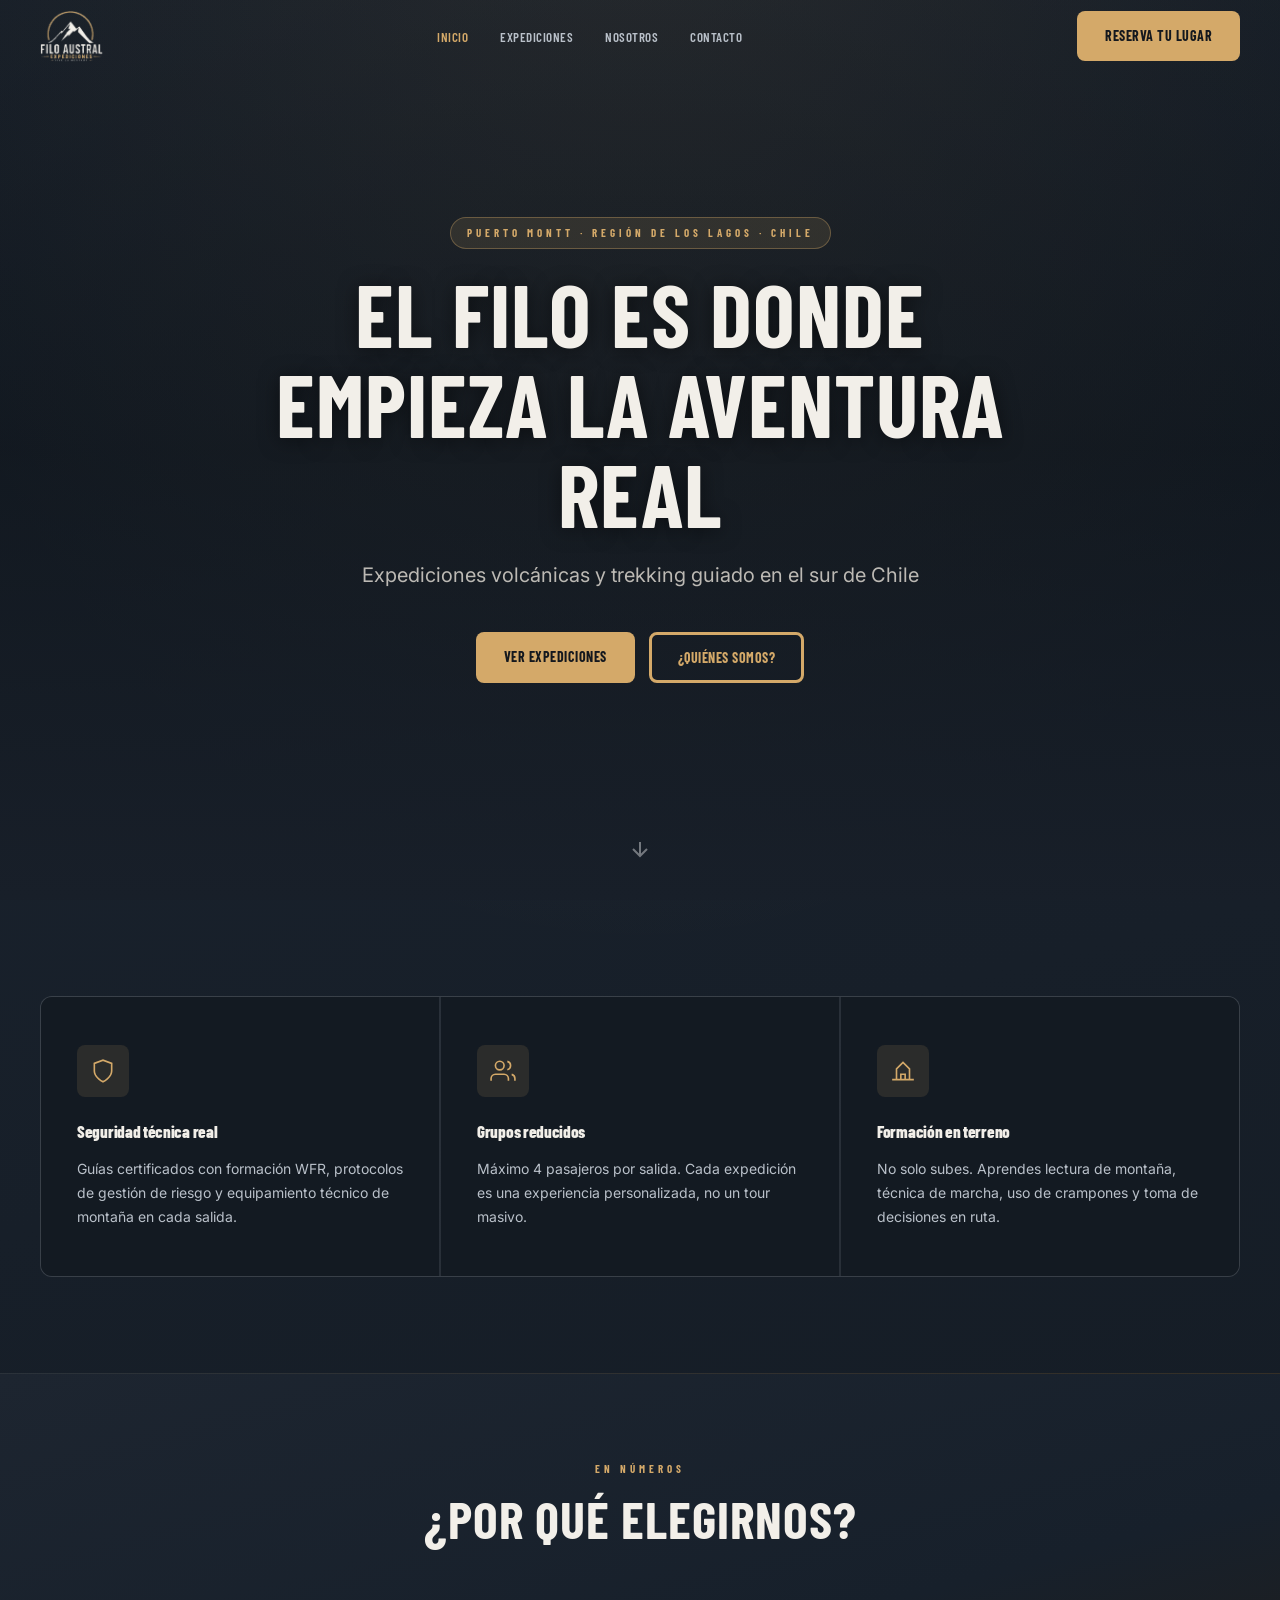
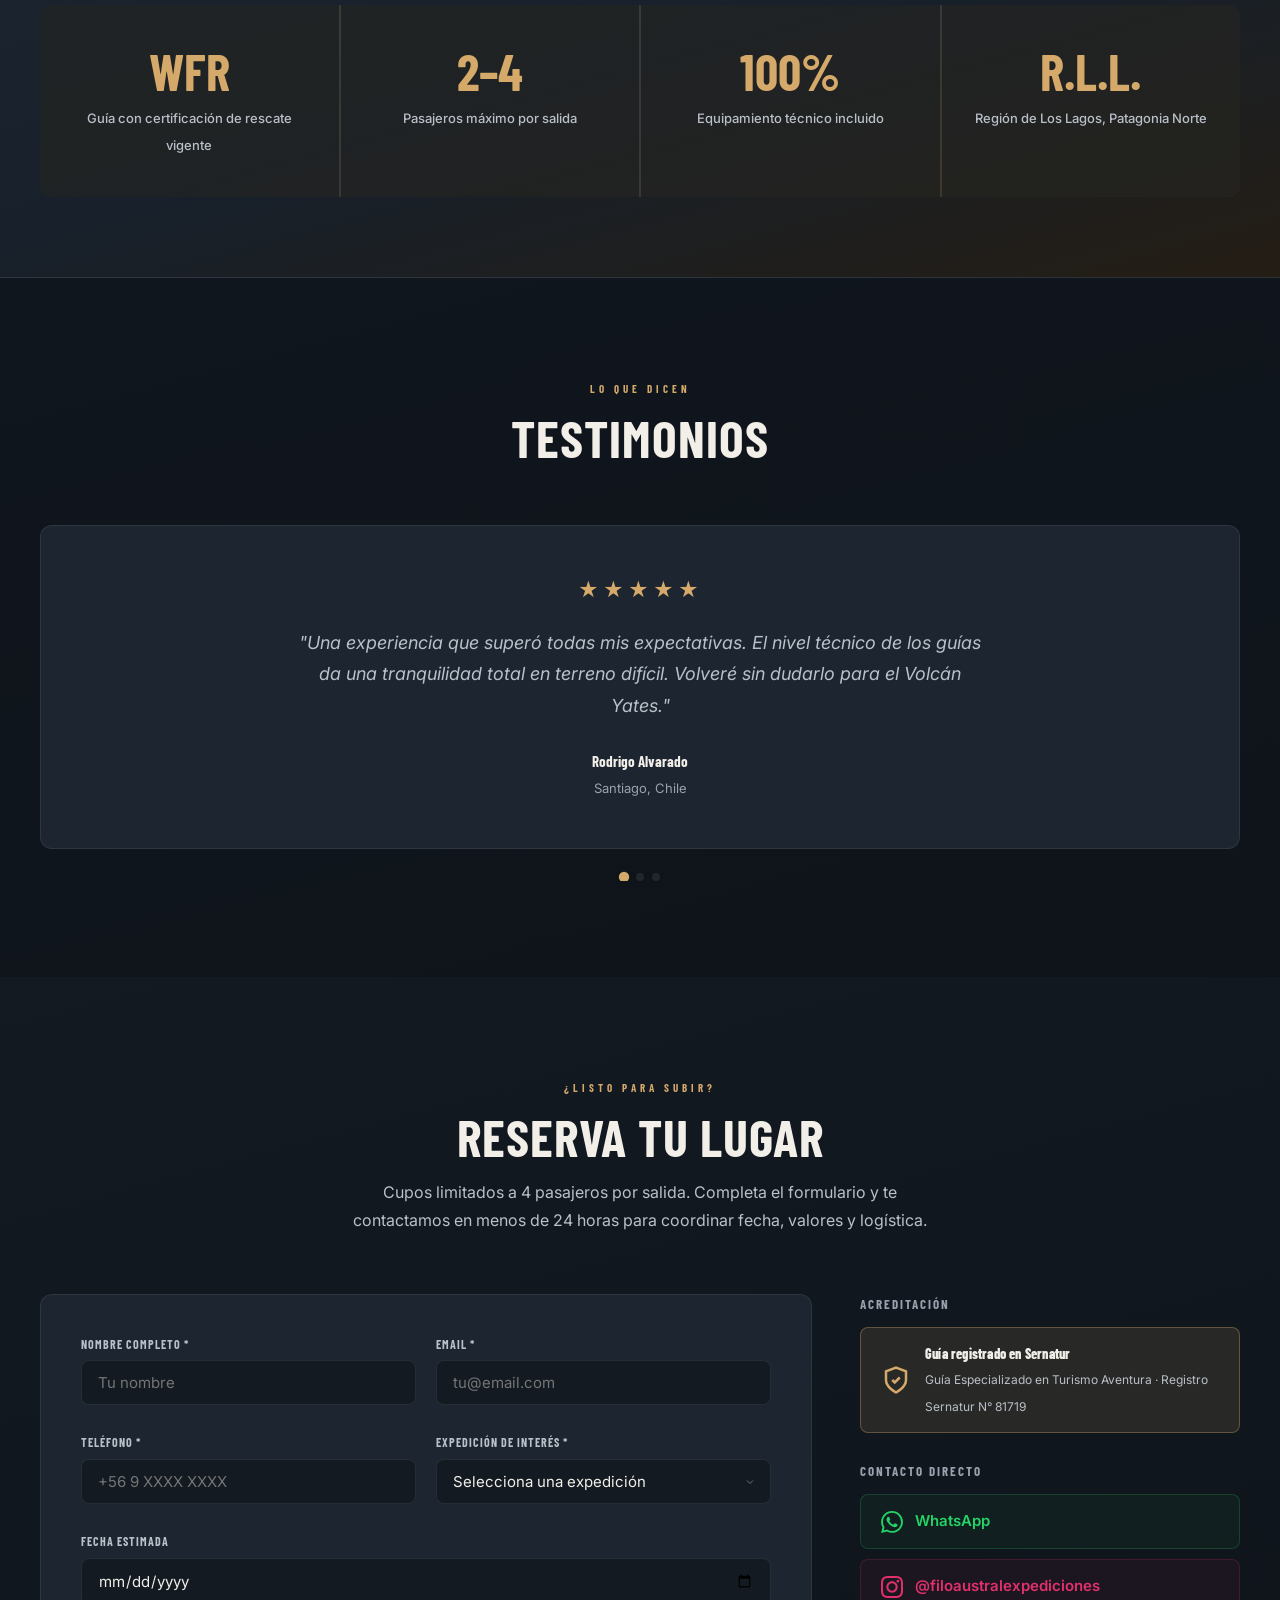
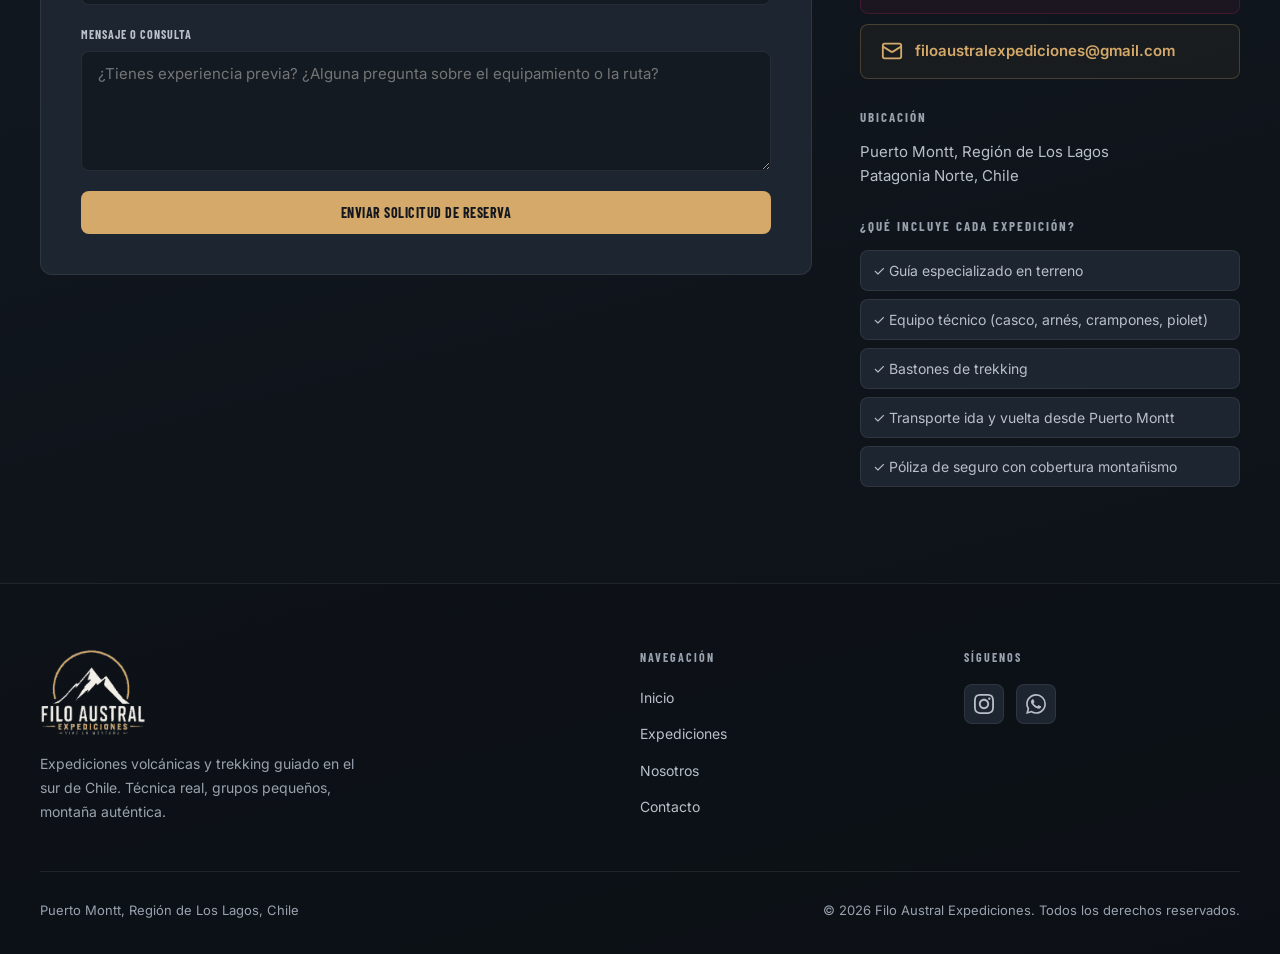
==== commit fb583bc9: "Rediseño completo: sitio multipágina, paleta dorada y reserva por email - Logo transparente (blanco+" ====
--- a/index.html
+++ b/index.html
@@ -9,13 +9,17 @@
     <!-- Open Graph (compartir en WhatsApp/IG) -->
     <meta property="og:title" content="Filo Austral Expediciones">
     <meta property="og:description" content="Expediciones volcánicas y trekking guiado en el sur de Chile. Puerto Montt, Región de Los Lagos.">
-    <meta property="og:image" content="assets/logo-light.jpg">
+    <meta property="og:image" content="assets/favicon.png">
     <meta property="og:type" content="website">
+
+    <!-- Favicon -->
+    <link rel="icon" type="image/png" href="assets/favicon.png">
+    <link rel="apple-touch-icon" href="assets/apple-touch-icon.png">
 
     <!-- Google Fonts -->
     <link rel="preconnect" href="https://fonts.googleapis.com">
     <link rel="preconnect" href="https://fonts.gstatic.com" crossorigin>
-    <link href="https://fonts.googleapis.com/css2?family=Montserrat:wght@400;500;600;700;800;900&family=Inter:wght@300;400;500;600&display=swap" rel="stylesheet">
+    <link href="https://fonts.googleapis.com/css2?family=Barlow+Condensed:wght@400;500;600;700;800&family=Inter:wght@300;400;500;600&display=swap" rel="stylesheet">
 
     <!-- AOS Animations -->
     <link href="https://unpkg.com/aos@2.3.1/dist/aos.css" rel="stylesheet">
@@ -27,18 +31,17 @@
     <!-- ===================== NAVBAR ===================== -->
     <nav class="navbar" id="navbar">
         <div class="nav-container">
-            <a href="#inicio" class="nav-logo">
-                <img src="assets/logo-light.jpg" alt="Filo Austral Expediciones" class="logo-img" onerror="this.style.display='none'; this.nextElementSibling.style.display='block'">
+            <a href="index.html" class="nav-logo">
+                <img src="assets/logo-filo-austral.png" alt="Filo Austral Expediciones" class="logo-img" onerror="this.style.display='none'; this.nextElementSibling.style.display='block'">
                 <span class="logo-text" style="display:none">FILO AUSTRAL</span>
             </a>
             <ul class="nav-links" id="navLinks">
-                <li><a href="#inicio">Inicio</a></li>
-                <li><a href="#expediciones">Expediciones</a></li>
-                <li><a href="#nosotros">Nosotros</a></li>
-                <li><a href="#guias">Guías</a></li>
-                <li><a href="#contacto">Contacto</a></li>
+                <li><a href="index.html" class="active">Inicio</a></li>
+                <li><a href="expediciones.html">Expediciones</a></li>
+                <li><a href="nosotros.html">Nosotros</a></li>
+                <li><a href="contacto.html">Contacto</a></li>
             </ul>
-            <a href="#contacto" class="btn btn-accent nav-cta">Reserva tu lugar</a>
+            <a href="#reserva" class="btn btn-accent nav-cta">Reserva tu lugar</a>
             <button class="hamburger" id="hamburger" aria-label="Abrir menú">
                 <span></span><span></span><span></span>
             </button>
@@ -57,8 +60,8 @@
             <h1 class="hero-headline">El filo es donde<br>empieza la aventura real</h1>
             <p class="hero-sub">Expediciones volcánicas y trekking guiado en el sur de Chile</p>
             <div class="hero-actions">
-                <a href="#expediciones" class="btn btn-accent">Ver expediciones</a>
-                <a href="#nosotros" class="btn btn-ghost">¿Quiénes somos?</a>
+                <a href="expediciones.html" class="btn btn-accent">Ver expediciones</a>
+                <a href="nosotros.html" class="btn btn-ghost">¿Quiénes somos?</a>
             </div>
         </div>
         <a href="#propuesta" class="hero-scroll" aria-label="Ir abajo">
@@ -93,179 +96,6 @@
                     </div>
                     <h3>Formación en terreno</h3>
                     <p>No solo subes. Aprendes lectura de montaña, técnica de marcha, uso de crampones y toma de decisiones en ruta.</p>
-                </div>
-
-            </div>
-        </div>
-    </section>
-
-    <!-- ===================== EXPEDICIONES ===================== -->
-    <section class="section section-dark" id="expediciones">
-        <div class="container">
-            <div class="section-header" data-aos="fade-up">
-                <span class="section-tag">Nuestras rutas</span>
-                <h2 class="section-title">Expediciones</h2>
-                <p class="section-desc">Todos nuestros programas son guiados, con equipamiento técnico incluido y grupos de 2 a 4 pasajeros. Abre cada programa para ver el itinerario completo y descargar el PDF.</p>
-            </div>
-
-            <div class="cards-grid">
-
-                <!-- Calbuco -->
-                <a href="calbuco.html" class="exp-card" data-aos="fade-up" data-aos-delay="0">
-                    <div class="card-img-wrap">
-                        <img src="assets/calbuco.jpg" alt="Volcán Calbuco" loading="lazy">
-                        <span class="badge badge-orange">Media-Alta</span>
-                        <span class="badge-cupos">Cupos limitados</span>
-                    </div>
-                    <div class="card-body">
-                        <h3 class="card-title">Volcán Calbuco</h3>
-                        <div class="card-meta">
-                            <span>
-                                <svg viewBox="0 0 24 24" fill="none" stroke="currentColor" stroke-width="2" width="14" height="14"><circle cx="12" cy="12" r="10"/><path d="M12 6v6l4 2"/></svg>
-                                1 jornada
-                            </span>
-                            <span>
-                                <svg viewBox="0 0 24 24" fill="none" stroke="currentColor" stroke-width="2" width="14" height="14"><path d="M17 21v-2a4 4 0 0 0-4-4H5a4 4 0 0 0-4 4v2"/><circle cx="9" cy="7" r="4"/><path d="M23 21v-2a4 4 0 0 0-3-3.87"/></svg>
-                                2–4 pasajeros
-                            </span>
-                        </div>
-                        <p class="card-desc">Ascensión al icónico volcán de la Región de Los Lagos (2.015 msnm). Jornada nocturna exigente: cruce de lahar, ataque de cumbre al amanecer y vistas a la Patagonia.</p>
-                        <div class="card-footer">
-                            <span class="card-price">$180.000 <small>/persona</small></span>
-                            <span class="btn btn-accent btn-sm">Ver programa</span>
-                        </div>
-                    </div>
-                </a>
-
-                <!-- Casablanca -->
-                <a href="casablanca.html" class="exp-card" data-aos="fade-up" data-aos-delay="100">
-                    <div class="card-img-wrap">
-                        <img src="assets/casablanca.jpg" alt="Volcán Casablanca" loading="lazy">
-                        <span class="badge badge-green">Media</span>
-                        <span class="badge-cupos">Cupos limitados</span>
-                    </div>
-                    <div class="card-body">
-                        <h3 class="card-title">Volcán Casablanca</h3>
-                        <div class="card-meta">
-                            <span>
-                                <svg viewBox="0 0 24 24" fill="none" stroke="currentColor" stroke-width="2" width="14" height="14"><circle cx="12" cy="12" r="10"/><path d="M12 6v6l4 2"/></svg>
-                                1 día
-                            </span>
-                            <span>
-                                <svg viewBox="0 0 24 24" fill="none" stroke="currentColor" stroke-width="2" width="14" height="14"><path d="M17 21v-2a4 4 0 0 0-4-4H5a4 4 0 0 0-4 4v2"/><circle cx="9" cy="7" r="4"/><path d="M23 21v-2a4 4 0 0 0-3-3.87"/></svg>
-                                2–4 pasajeros
-                            </span>
-                        </div>
-                        <p class="card-desc">El volcán ideal para iniciarse en montaña: baja exigencia técnica, lindas vistas a los lagos Puyehue y Rupanco. Perfecto en familia.</p>
-                        <div class="card-footer">
-                            <span class="card-price">$160.000 <small>/persona</small></span>
-                            <span class="btn btn-accent btn-sm">Ver programa</span>
-                        </div>
-                    </div>
-                </a>
-
-                <!-- Osorno -->
-                <div class="exp-card exp-card-soon" data-aos="fade-up" data-aos-delay="200">
-                    <div class="card-img-wrap">
-                        <img src="https://images.unsplash.com/photo-1519681393784-d120267933ba?auto=format&fit=crop&w=800&q=80" alt="Volcán Osorno" loading="lazy">
-                        <span class="badge badge-red">Alta</span>
-                        <span class="badge-cupos badge-soon">Próximamente</span>
-                    </div>
-                    <div class="card-body">
-                        <h3 class="card-title">Volcán Osorno</h3>
-                        <div class="card-meta">
-                            <span>
-                                <svg viewBox="0 0 24 24" fill="none" stroke="currentColor" stroke-width="2" width="14" height="14"><circle cx="12" cy="12" r="10"/><path d="M12 6v6l4 2"/></svg>
-                                1 día
-                            </span>
-                            <span>
-                                <svg viewBox="0 0 24 24" fill="none" stroke="currentColor" stroke-width="2" width="14" height="14"><path d="M17 21v-2a4 4 0 0 0-4-4H5a4 4 0 0 0-4 4v2"/><circle cx="9" cy="7" r="4"/><path d="M23 21v-2a4 4 0 0 0-3-3.87"/></svg>
-                                2–4 pasajeros
-                            </span>
-                        </div>
-                        <p class="card-desc">El cono perfecto de la Región de Los Lagos. Ascenso sobre glaciar con crampones y piolet hasta una cumbre de 360° de volcanes, lagos y bosques.</p>
-                        <div class="card-footer">
-                            <span class="card-price card-price-soon">Próximamente</span>
-                        </div>
-                    </div>
-                </div>
-
-                <!-- Puyehue -->
-                <div class="exp-card exp-card-soon" data-aos="fade-up" data-aos-delay="0">
-                    <div class="card-img-wrap">
-                        <img src="https://images.unsplash.com/photo-1580137189272-c9379f8864fd?auto=format&fit=crop&w=800&q=80" alt="Volcán Puyehue" loading="lazy">
-                        <span class="badge badge-orange">Media-Alta</span>
-                        <span class="badge-cupos badge-soon">Próximamente</span>
-                    </div>
-                    <div class="card-body">
-                        <h3 class="card-title">Volcán Puyehue</h3>
-                        <div class="card-meta">
-                            <span>
-                                <svg viewBox="0 0 24 24" fill="none" stroke="currentColor" stroke-width="2" width="14" height="14"><circle cx="12" cy="12" r="10"/><path d="M12 6v6l4 2"/></svg>
-                                2 días
-                            </span>
-                            <span>
-                                <svg viewBox="0 0 24 24" fill="none" stroke="currentColor" stroke-width="2" width="14" height="14"><path d="M17 21v-2a4 4 0 0 0-4-4H5a4 4 0 0 0-4 4v2"/><circle cx="9" cy="7" r="4"/><path d="M23 21v-2a4 4 0 0 0-3-3.87"/></svg>
-                                2–4 pasajeros
-                            </span>
-                        </div>
-                        <p class="card-desc">Travesía de dos días por el desierto volcánico del P.N. Puyehue. Fumarolas, campos de lava y una cumbre amplia sobre la cordillera.</p>
-                        <div class="card-footer">
-                            <span class="card-price card-price-soon">Próximamente</span>
-                        </div>
-                    </div>
-                </div>
-
-                <!-- Yates -->
-                <div class="exp-card exp-card-soon" data-aos="fade-up" data-aos-delay="100">
-                    <div class="card-img-wrap">
-                        <img src="https://images.unsplash.com/photo-1534294668821-28a3054f4256?auto=format&fit=crop&w=800&q=80" alt="Volcán Yates" loading="lazy">
-                        <span class="badge badge-red">Alta</span>
-                        <span class="badge-cupos badge-soon">Próximamente</span>
-                    </div>
-                    <div class="card-body">
-                        <h3 class="card-title">Volcán Yates</h3>
-                        <div class="card-meta">
-                            <span>
-                                <svg viewBox="0 0 24 24" fill="none" stroke="currentColor" stroke-width="2" width="14" height="14"><circle cx="12" cy="12" r="10"/><path d="M12 6v6l4 2"/></svg>
-                                2 días
-                            </span>
-                            <span>
-                                <svg viewBox="0 0 24 24" fill="none" stroke="currentColor" stroke-width="2" width="14" height="14"><path d="M17 21v-2a4 4 0 0 0-4-4H5a4 4 0 0 0-4 4v2"/><circle cx="9" cy="7" r="4"/><path d="M23 21v-2a4 4 0 0 0-3-3.87"/></svg>
-                                2–4 pasajeros
-                            </span>
-                        </div>
-                        <p class="card-desc">Expedición de alta montaña en el fiordo de Llanquihue. Requiere experiencia previa: técnica glaciar, campamento y un día de cumbre exigente.</p>
-                        <div class="card-footer">
-                            <span class="card-price card-price-soon">Próximamente</span>
-                        </div>
-                    </div>
-                </div>
-
-                <!-- Paso Desolación -->
-                <div class="exp-card exp-card-soon" data-aos="fade-up" data-aos-delay="200">
-                    <div class="card-img-wrap">
-                        <img src="https://images.unsplash.com/photo-1551632811-561732d1e306?auto=format&fit=crop&w=800&q=80" alt="Paso Desolación" loading="lazy">
-                        <span class="badge badge-green">Media</span>
-                        <span class="badge-cupos badge-soon">Próximamente</span>
-                    </div>
-                    <div class="card-body">
-                        <h3 class="card-title">Paso Desolación</h3>
-                        <div class="card-meta">
-                            <span>
-                                <svg viewBox="0 0 24 24" fill="none" stroke="currentColor" stroke-width="2" width="14" height="14"><circle cx="12" cy="12" r="10"/><path d="M12 6v6l4 2"/></svg>
-                                1 día
-                            </span>
-                            <span>
-                                <svg viewBox="0 0 24 24" fill="none" stroke="currentColor" stroke-width="2" width="14" height="14"><path d="M17 21v-2a4 4 0 0 0-4-4H5a4 4 0 0 0-4 4v2"/><circle cx="9" cy="7" r="4"/><path d="M23 21v-2a4 4 0 0 0-3-3.87"/></svg>
-                                2–4 pasajeros
-                            </span>
-                        </div>
-                        <p class="card-desc">Travesía de un día por el P.N. Vicente Pérez Rosales, al pie del Osorno. Bosque, lava y miradores al lago Todos los Santos. Nuestra ruta más accesible.</p>
-                        <div class="card-footer">
-                            <span class="card-price card-price-soon">Próximamente</span>
-                        </div>
-                    </div>
                 </div>
 
             </div>
@@ -295,90 +125,6 @@
                 <div class="stat-item" data-aos="fade-up" data-aos-delay="300">
                     <span class="stat-num">R.L.L.</span>
                     <span class="stat-label">Región de Los Lagos, Patagonia Norte</span>
-                </div>
-            </div>
-        </div>
-    </section>
-
-    <!-- ===================== NOSOTROS ===================== -->
-    <section class="section section-dark" id="nosotros">
-        <div class="container">
-            <div class="section-header" data-aos="fade-up">
-                <span class="section-tag">El equipo</span>
-                <h2 class="section-title">Nosotros</h2>
-                <p class="section-desc">Somos dos hermanos que decidieron transformar la montaña en un proyecto de vida. Filo Austral nació de la convicción de que la Patagonia merece ser explorada con criterio técnico, respeto y formación real.</p>
-            </div>
-            <div class="guias-grid" id="guias">
-
-                <div class="guia-card" data-aos="fade-up" data-aos-delay="0">
-                    <div class="guia-foto">
-                        <img src="assets/javier.jpg" alt="Javier Castillo" loading="lazy">
-                    </div>
-                    <div class="guia-info">
-                        <h3 class="guia-nombre">Javier Castillo</h3>
-                        <p class="guia-rol">Co-fundador · Guía de Montaña</p>
-                        <p class="guia-bio">Ingeniero en Expediciones y Ecoturismo, certificado WFR (Wilderness First Responder). Más de 8 años recorriendo los volcanes y glaciares de la Región de Los Lagos. Especialista en técnica de alta montaña y gestión de grupos en terreno.</p>
-                        <div class="guia-tags">
-                            <span>WFR Certificado</span>
-                            <span>Registrado en Sernatur</span>
-                            <span>Alta Montaña</span>
-                            <span>Glaciología Básica</span>
-                        </div>
-                    </div>
-                </div>
-
-                <div class="guia-card" data-aos="fade-up" data-aos-delay="150">
-                    <div class="guia-foto">
-                        <img src="assets/bastian.jpg" alt="Bastián Castillo" loading="lazy">
-                    </div>
-                    <div class="guia-info">
-                        <h3 class="guia-nombre">Bastián Castillo</h3>
-                        <p class="guia-rol">Co-fundador · Estrategia & Gestión</p>
-                        <p class="guia-bio">Ingeniero en Información y Control de Gestión. Responsable de las finanzas, la estrategia, los KPIs y la presencia digital de Filo Austral. Convierte la experiencia en montaña en un negocio medible y sostenible.</p>
-                        <div class="guia-tags">
-                            <span>Finanzas & KPIs</span>
-                            <span>Control de Gestión</span>
-                            <span>Estrategia Digital</span>
-                        </div>
-                    </div>
-                </div>
-
-            </div>
-        </div>
-    </section>
-
-    <!-- ===================== GALERÍA / DESTINOS ===================== -->
-    <section class="section" id="destinos">
-        <div class="container">
-            <div class="section-header" data-aos="fade-up">
-                <span class="section-tag">Donde operamos</span>
-                <h2 class="section-title">Destinos</h2>
-                <p class="section-desc">Operamos en los parques y reservas más icónicos de la Región de Los Lagos</p>
-            </div>
-            <div class="galeria-grid">
-                <div class="galeria-item grande" data-aos="fade-up">
-                    <img src="assets/destino-region-los-lagos.jpg" alt="Región de Los Lagos" loading="lazy">
-                    <div class="galeria-overlay"><span>Región de Los Lagos</span></div>
-                </div>
-                <div class="galeria-item" data-aos="fade-up" data-aos-delay="50">
-                    <img src="assets/destino-calbuco.jpg" alt="Volcán Calbuco" loading="lazy">
-                    <div class="galeria-overlay"><span>Volcán Calbuco</span></div>
-                </div>
-                <div class="galeria-item" data-aos="fade-up" data-aos-delay="100">
-                    <img src="assets/destino-yates.jpg" alt="Volcán Yates" loading="lazy">
-                    <div class="galeria-overlay"><span>Volcán Yates</span></div>
-                </div>
-                <div class="galeria-item" data-aos="fade-up" data-aos-delay="150">
-                    <img src="assets/destino-vicente-perez-rosales.jpg" alt="P.N. Vicente Pérez Rosales" loading="lazy">
-                    <div class="galeria-overlay"><span>P.N. Vicente Pérez Rosales</span></div>
-                </div>
-                <div class="galeria-item" data-aos="fade-up" data-aos-delay="200">
-                    <img src="assets/destino-lago-rupanco.jpg" alt="Lago Rupanco" loading="lazy">
-                    <div class="galeria-overlay"><span>Lago Rupanco</span></div>
-                </div>
-                <div class="galeria-item" data-aos="fade-up" data-aos-delay="250">
-                    <img src="assets/destino-paso-desolacion.jpg" alt="Paso Desolación" loading="lazy">
-                    <div class="galeria-overlay"><span>Paso Desolación</span></div>
                 </div>
             </div>
         </div>
@@ -431,13 +177,13 @@
         </div>
     </section>
 
-    <!-- ===================== CONTACTO / RESERVA ===================== -->
-    <section class="section" id="contacto">
+    <!-- ===================== RESERVA ===================== -->
+    <section class="section" id="reserva">
         <div class="container">
             <div class="section-header" data-aos="fade-up">
                 <span class="section-tag">¿Listo para subir?</span>
                 <h2 class="section-title">Reserva tu lugar</h2>
-                <p class="section-desc">Cupos limitados a 4 pasajeros por salida. Completa el formulario y te contactamos en menos de 24 horas.</p>
+                <p class="section-desc">Cupos limitados a 4 pasajeros por salida. Completa el formulario y te contactamos en menos de 24 horas para coordinar fecha, valores y logística.</p>
             </div>
 
             <div class="contacto-grid">
@@ -465,8 +211,8 @@
                             <label for="expedicion">Expedición de interés *</label>
                             <select id="expedicion" name="expedicion" required>
                                 <option value="">Selecciona una expedición</option>
-                                <option value="calbuco">Volcán Calbuco — $180.000</option>
-                                <option value="casablanca">Volcán Casablanca — $160.000</option>
+                                <option value="calbuco">Volcán Calbuco</option>
+                                <option value="casablanca">Volcán Casablanca</option>
                             </select>
                             <span class="field-error" id="err-expedicion"></span>
                         </div>
@@ -483,7 +229,7 @@
                         Enviar solicitud de reserva
                     </button>
                     <div class="form-success" id="formSuccess" style="display:none">
-                        ¡Mensaje enviado! Te contactaremos en menos de 24 horas.
+                        ¡Solicitud enviada! Te contactaremos en menos de 24 horas.
                     </div>
                 </form>
 
@@ -501,9 +247,13 @@
                             <svg viewBox="0 0 24 24" fill="currentColor" width="22" height="22"><path d="M17.472 14.382c-.297-.149-1.758-.867-2.03-.967-.273-.099-.471-.148-.67.15-.197.297-.767.966-.94 1.164-.173.199-.347.223-.644.075-.297-.15-1.255-.463-2.39-1.475-.883-.788-1.48-1.761-1.653-2.059-.173-.297-.018-.458.13-.606.134-.133.298-.347.446-.52.149-.174.198-.298.298-.497.099-.198.05-.371-.025-.52-.075-.149-.669-1.612-.916-2.207-.242-.579-.487-.5-.669-.51-.173-.008-.371-.01-.57-.01-.198 0-.52.074-.792.372-.272.297-1.04 1.016-1.04 2.479 0 1.462 1.065 2.875 1.213 3.074.149.198 2.096 3.2 5.077 4.487.709.306 1.262.489 1.694.625.712.227 1.36.195 1.871.118.571-.085 1.758-.719 2.006-1.413.248-.694.248-1.289.173-1.413-.074-.124-.272-.198-.57-.347m-5.421 7.403h-.004a9.87 9.87 0 01-5.031-1.378l-.361-.214-3.741.982.998-3.648-.235-.374a9.86 9.86 0 01-1.51-5.26c.001-5.45 4.436-9.884 9.888-9.884 2.64 0 5.122 1.03 6.988 2.898a9.825 9.825 0 012.893 6.994c-.003 5.45-4.437 9.884-9.885 9.884m8.413-18.297A11.815 11.815 0 0012.05 0C5.495 0 .16 5.335.157 11.892c0 2.096.547 4.142 1.588 5.945L.057 24l6.305-1.654a11.882 11.882 0 005.683 1.448h.005c6.554 0 11.89-5.335 11.893-11.893a11.821 11.821 0 00-3.48-8.413z"/></svg>
                             WhatsApp
                         </a>
-                        <a href="https://instagram.com/filoaustralexpediciones" target="_blank" rel="noopener" class="contact-link instagram">
+                        <a href="https://www.instagram.com/filoaustralexpediciones/" target="_blank" rel="noopener" class="contact-link instagram">
                             <svg viewBox="0 0 24 24" fill="currentColor" width="22" height="22"><path d="M12 2.163c3.204 0 3.584.012 4.85.07 3.252.148 4.771 1.691 4.919 4.919.058 1.265.069 1.645.069 4.849 0 3.205-.012 3.584-.069 4.849-.149 3.225-1.664 4.771-4.919 4.919-1.266.058-1.644.07-4.85.07-3.204 0-3.584-.012-4.849-.07-3.26-.149-4.771-1.699-4.919-4.92-.058-1.265-.07-1.644-.07-4.849 0-3.204.013-3.583.07-4.849.149-3.227 1.664-4.771 4.919-4.919 1.266-.057 1.645-.069 4.849-.069zm0-2.163c-3.259 0-3.667.014-4.947.072-4.358.2-6.78 2.618-6.98 6.98-.059 1.281-.073 1.689-.073 4.948 0 3.259.014 3.668.072 4.948.2 4.358 2.618 6.78 6.98 6.98 1.281.058 1.689.072 4.948.072 3.259 0 3.668-.014 4.948-.072 4.354-.2 6.782-2.618 6.979-6.98.059-1.28.073-1.689.073-4.948 0-3.259-.014-3.667-.072-4.947-.196-4.354-2.617-6.78-6.979-6.98-1.281-.059-1.69-.073-4.949-.073zm0 5.838c-3.403 0-6.162 2.759-6.162 6.162s2.759 6.163 6.162 6.163 6.162-2.759 6.162-6.163c0-3.403-2.759-6.162-6.162-6.162zm0 10.162c-2.209 0-4-1.79-4-4 0-2.209 1.791-4 4-4s4 1.791 4 4c0 2.21-1.791 4-4 4zm6.406-11.845c-.796 0-1.441.645-1.441 1.44s.645 1.44 1.441 1.44c.795 0 1.439-.645 1.439-1.44s-.644-1.44-1.439-1.44z"/></svg>
                             @filoaustralexpediciones
+                        </a>
+                        <a href="mailto:filoaustralexpediciones@gmail.com" class="contact-link email">
+                            <svg viewBox="0 0 24 24" fill="none" stroke="currentColor" stroke-width="2" width="22" height="22"><rect x="2" y="4" width="20" height="16" rx="2"/><path d="m22 7-8.97 5.7a1.94 1.94 0 0 1-2.06 0L2 7"/></svg>
+                            filoaustralexpediciones@gmail.com
                         </a>
                     </div>
                     <div class="info-block">
@@ -531,23 +281,23 @@
         <div class="container">
             <div class="footer-grid">
                 <div class="footer-brand">
-                    <img src="assets/logo-light.jpg" alt="Filo Austral Expediciones" class="footer-logo" onerror="this.style.display='none'; this.nextElementSibling.style.display='block'">
+                    <img src="assets/logo-filo-austral.png" alt="Filo Austral Expediciones" class="footer-logo" onerror="this.style.display='none'; this.nextElementSibling.style.display='block'">
                     <span class="logo-text footer-logo-text" style="display:none">FILO AUSTRAL</span>
                     <p>Expediciones volcánicas y trekking guiado en el sur de Chile. Técnica real, grupos pequeños, montaña auténtica.</p>
                 </div>
                 <div class="footer-links">
                     <h4>Navegación</h4>
                     <ul>
-                        <li><a href="#inicio">Inicio</a></li>
-                        <li><a href="#expediciones">Expediciones</a></li>
-                        <li><a href="#nosotros">Nosotros</a></li>
-                        <li><a href="#contacto">Contacto</a></li>
+                        <li><a href="index.html">Inicio</a></li>
+                        <li><a href="expediciones.html">Expediciones</a></li>
+                        <li><a href="nosotros.html">Nosotros</a></li>
+                        <li><a href="contacto.html">Contacto</a></li>
                     </ul>
                 </div>
                 <div class="footer-redes">
                     <h4>Síguenos</h4>
                     <div class="social-links">
-                        <a href="https://instagram.com/filoaustralexpediciones" target="_blank" rel="noopener" aria-label="Instagram">
+                        <a href="https://www.instagram.com/filoaustralexpediciones/" target="_blank" rel="noopener" aria-label="Instagram">
                             <svg viewBox="0 0 24 24" fill="currentColor" width="20" height="20"><path d="M12 2.163c3.204 0 3.584.012 4.85.07 3.252.148 4.771 1.691 4.919 4.919.058 1.265.069 1.645.069 4.849 0 3.205-.012 3.584-.069 4.849-.149 3.225-1.664 4.771-4.919 4.919-1.266.058-1.644.07-4.85.07-3.204 0-3.584-.012-4.849-.07-3.26-.149-4.771-1.699-4.919-4.92-.058-1.265-.07-1.644-.07-4.849 0-3.204.013-3.583.07-4.849.149-3.227 1.664-4.771 4.919-4.919 1.266-.057 1.645-.069 4.849-.069zm0-2.163c-3.259 0-3.667.014-4.947.072-4.358.2-6.78 2.618-6.98 6.98-.059 1.281-.073 1.689-.073 4.948 0 3.259.014 3.668.072 4.948.2 4.358 2.618 6.78 6.98 6.98 1.281.058 1.689.072 4.948.072 3.259 0 3.668-.014 4.948-.072 4.354-.2 6.782-2.618 6.979-6.98.059-1.28.073-1.689.073-4.948 0-3.259-.014-3.667-.072-4.947-.196-4.354-2.617-6.78-6.979-6.98-1.281-.059-1.69-.073-4.949-.073zm0 5.838c-3.403 0-6.162 2.759-6.162 6.162s2.759 6.163 6.162 6.163 6.162-2.759 6.162-6.163c0-3.403-2.759-6.162-6.162-6.162zm0 10.162c-2.209 0-4-1.79-4-4 0-2.209 1.791-4 4-4s4 1.791 4 4c0 2.21-1.791 4-4 4zm6.406-11.845c-.796 0-1.441.645-1.441 1.44s.645 1.44 1.441 1.44c.795 0 1.439-.645 1.439-1.44s-.644-1.44-1.439-1.44z"/></svg>
                         </a>
                         <a href="https://wa.me/56983878181" target="_blank" rel="noopener" aria-label="WhatsApp">
--- a/style.css
+++ b/style.css
@@ -1,23 +1,33 @@
-/* ===== VARIABLES ===== */
+/* ===== VARIABLES (paleta Filo Austral, carrusel NDR jul-2026) ===== */
 :root {
-    --bg: #0e0e0e;
-    --bg-alt: #161616;
-    --bg-card: #1c1c1c;
-    --bg-card-hover: #222222;
-    --accent: #E8521A;
-    --accent-light: #FF6B35;
-    --accent-dim: rgba(232,82,26,0.15);
-    --text: #F5F5F0;
-    --text-muted: #9CA3AF;
-    --text-dim: #6B7280;
+    --dorado: #D4A969;
+    --blanco-calido: #F2EFE9;
+    --texto-parrafo: #E6E1D8;
+    --gris-terciario: #99A2AE;
+    --gris-subtitulo: #B9C0C9;
+    --fondo-1: #1B2430;
+    --fondo-2: #131A22;
+    --fondo-3: #0C1116;
+    --texto-sobre-dorado: #14181E;
+
+    --bg: var(--fondo-2);
+    --bg-alt: rgba(12,17,22,0.5);
+    --bg-card: #1D2530;
+    --bg-card-hover: #242E3B;
+    --accent: var(--dorado);
+    --accent-light: #E0BC82;
+    --accent-dim: rgba(212,169,105,0.12);
+    --text: var(--blanco-calido);
+    --text-muted: var(--gris-subtitulo);
+    --text-dim: var(--gris-terciario);
     --border: rgba(255,255,255,0.08);
-    --border-accent: rgba(232,82,26,0.3);
+    --border-accent: rgba(212,169,105,0.35);
     --radius: 12px;
     --radius-sm: 8px;
     --transition: 0.25s ease;
     --shadow: 0 4px 24px rgba(0,0,0,0.5);
     --shadow-hover: 0 12px 48px rgba(0,0,0,0.7);
-    --font-display: 'Montserrat', sans-serif;
+    --font-display: "Bahnschrift", "Barlow Condensed", "Oswald", "Segoe UI", sans-serif;
     --font-body: 'Inter', sans-serif;
 }
 
@@ -26,8 +36,11 @@
 html { scroll-behavior: smooth; }
 body {
     font-family: var(--font-body);
-    background: var(--bg);
-    color: var(--text);
+    background:
+        radial-gradient(ellipse 90% 40% at 50% -5%, rgba(212,169,105,0.12), transparent 70%),
+        linear-gradient(165deg, var(--fondo-1) 0%, var(--fondo-2) 55%, var(--fondo-3) 100%);
+    background-color: var(--fondo-2);
+    color: var(--texto-parrafo);
     line-height: 1.65;
     font-size: 16px;
     overflow-x: hidden;
@@ -45,7 +58,7 @@
     transition: background var(--transition), box-shadow var(--transition);
 }
 .navbar.scrolled {
-    background: rgba(14,14,14,0.96);
+    background: rgba(19,26,34,0.94);
     backdrop-filter: blur(16px);
     -webkit-backdrop-filter: blur(16px);
     box-shadow: 0 1px 0 var(--border);
@@ -63,7 +76,6 @@
 .logo-img {
     height: 52px;
     width: auto;
-    mix-blend-mode: screen;
     transition: opacity var(--transition);
 }
 .logo-text {
@@ -137,22 +149,22 @@
     border: none;
 }
 .btn-accent {
-    background: var(--accent);
-    color: #fff;
+    background: var(--dorado);
+    color: var(--texto-sobre-dorado);
 }
 .btn-accent:hover {
     background: var(--accent-light);
     transform: translateY(-2px);
-    box-shadow: 0 8px 24px rgba(232,82,26,0.4);
+    box-shadow: 0 8px 24px rgba(212,169,105,0.35);
 }
 .btn-ghost {
     background: transparent;
-    color: var(--text);
-    border: 1.5px solid rgba(255,255,255,0.3);
+    color: var(--dorado);
+    border: 3px solid var(--dorado);
+    padding: 11px 26px;
 }
 .btn-ghost:hover {
-    border-color: var(--text);
-    background: rgba(255,255,255,0.06);
+    background: var(--accent-dim);
     transform: translateY(-2px);
 }
 .btn-sm { padding: 9px 20px; font-size: 12px; }
@@ -182,9 +194,9 @@
     position: absolute;
     inset: 0;
     background: linear-gradient(to bottom,
-        rgba(0,0,0,0.3) 0%,
-        rgba(0,0,0,0.55) 50%,
-        rgba(14,14,14,0.9) 100%);
+        rgba(12,17,22,0.3) 0%,
+        rgba(12,17,22,0.55) 50%,
+        rgba(24,31,41,0.94) 100%);
 }
 .hero-content {
     position: relative;
@@ -208,17 +220,18 @@
 }
 .hero-headline {
     font-family: var(--font-display);
-    font-size: clamp(38px, 7vw, 80px);
-    font-weight: 900;
+    font-size: clamp(40px, 7.5vw, 88px);
+    font-weight: 700;
     line-height: 1.02;
-    letter-spacing: -2px;
+    letter-spacing: 1px;
+    text-transform: uppercase;
     color: var(--text);
     margin-bottom: 20px;
     text-shadow: 0 2px 20px rgba(0,0,0,0.5);
 }
 .hero-sub {
     font-size: clamp(16px, 2vw, 20px);
-    color: rgba(245,245,240,0.75);
+    color: rgba(230,225,216,0.8);
     margin-bottom: 40px;
     font-weight: 400;
 }
@@ -259,9 +272,10 @@
 }
 .section-title {
     font-family: var(--font-display);
-    font-size: clamp(28px, 4vw, 48px);
-    font-weight: 900;
-    letter-spacing: -1.5px;
+    font-size: clamp(30px, 4.5vw, 52px);
+    font-weight: 700;
+    letter-spacing: 1px;
+    text-transform: uppercase;
     line-height: 1.05;
     color: var(--text);
     margin-bottom: 16px;
@@ -360,7 +374,7 @@
     text-transform: uppercase;
 }
 .badge-green { background: rgba(52,211,153,0.2); color: #34d399; border: 1px solid rgba(52,211,153,0.3); }
-.badge-orange { background: rgba(232,82,26,0.2); color: #FF6B35; border: 1px solid rgba(232,82,26,0.3); }
+.badge-orange { background: rgba(212,169,105,0.2); color: var(--dorado); border: 1px solid rgba(212,169,105,0.35); }
 .badge-red { background: rgba(239,68,68,0.2); color: #f87171; border: 1px solid rgba(239,68,68,0.3); }
 .badge-cupos {
     position: absolute;
@@ -378,11 +392,12 @@
 .card-body { padding: 24px; }
 .card-title {
     font-family: var(--font-display);
-    font-size: 20px;
-    font-weight: 800;
+    font-size: 22px;
+    font-weight: 700;
+    text-transform: uppercase;
     color: var(--text);
     margin-bottom: 10px;
-    letter-spacing: -0.3px;
+    letter-spacing: 0.5px;
 }
 .card-meta {
     display: flex;
@@ -410,60 +425,65 @@
     padding-top: 16px;
     border-top: 1px solid var(--border);
 }
-.card-price {
-    font-family: var(--font-display);
-    font-size: 22px;
-    font-weight: 900;
-    color: var(--text);
-    letter-spacing: -0.5px;
-}
-.card-price small {
+.card-consulta {
+    font-family: var(--font-display);
     font-size: 13px;
-    color: var(--text-dim);
-    font-weight: 500;
+    font-weight: 600;
+    letter-spacing: 0.8px;
+    text-transform: uppercase;
+    color: var(--gris-terciario);
 }
 .exp-card-soon { cursor: default; }
 .exp-card-soon:hover { border-color: var(--border); box-shadow: none; transform: none; }
 .exp-card-soon:hover .card-img-wrap img { transform: none; }
 .exp-card-soon .card-img-wrap img { filter: grayscale(0.4) brightness(0.85); }
-.badge-soon { background: var(--accent); color: #fff; }
-.card-price-soon { font-size: 18px; color: var(--accent-light); letter-spacing: 0; }
-
-/* ===== STATS ===== */
+.badge-soon { background: var(--dorado); color: var(--texto-sobre-dorado); }
+.card-price-soon {
+    font-family: var(--font-display);
+    font-size: 15px;
+    font-weight: 600;
+    letter-spacing: 0.8px;
+    text-transform: uppercase;
+    color: var(--accent-light);
+}
+
+/* ===== STATS (variante cálida atardecer) ===== */
 .stats-section {
-    background: var(--accent);
+    background: linear-gradient(165deg, #1D2530 0%, #17202B 55%, #241D14 100%);
+    border-top: 1px solid var(--border);
+    border-bottom: 1px solid var(--border);
     padding: 80px 24px;
 }
-.stats-section .section-tag { color: rgba(255,255,255,0.7); }
-.stats-section .section-title { color: #fff; }
+.stats-section .section-tag { color: var(--dorado); }
+.stats-section .section-title { color: var(--blanco-calido); }
 .stats-grid {
     display: grid;
     grid-template-columns: repeat(4, 1fr);
     gap: 2px;
-    background: rgba(255,255,255,0.15);
+    background: rgba(212,169,105,0.18);
     border-radius: var(--radius);
     overflow: hidden;
 }
 .stat-item {
-    background: rgba(255,255,255,0.05);
+    background: rgba(12,17,22,0.55);
     padding: 40px 24px;
     text-align: center;
     transition: background var(--transition);
 }
-.stat-item:hover { background: rgba(255,255,255,0.12); }
+.stat-item:hover { background: rgba(12,17,22,0.35); }
 .stat-num {
     display: block;
     font-family: var(--font-display);
     font-size: clamp(32px, 4vw, 52px);
-    font-weight: 900;
-    color: #fff;
-    letter-spacing: -2px;
+    font-weight: 700;
+    color: var(--dorado);
+    letter-spacing: 0;
     line-height: 1;
     margin-bottom: 8px;
 }
 .stat-label {
     font-size: 13px;
-    color: rgba(255,255,255,0.75);
+    color: var(--gris-subtitulo);
     font-weight: 500;
     line-height: 1.4;
 }
@@ -535,49 +555,6 @@
     font-family: var(--font-display);
     letter-spacing: 0.3px;
     text-transform: uppercase;
-}
-
-/* ===== GALERÍA ===== */
-.galeria-grid {
-    display: grid;
-    grid-template-columns: repeat(3, 1fr);
-    grid-template-rows: repeat(2, 220px);
-    gap: 12px;
-}
-.galeria-item {
-    position: relative;
-    overflow: hidden;
-    border-radius: var(--radius-sm);
-    cursor: pointer;
-}
-.galeria-item.grande {
-    grid-column: span 1;
-    grid-row: span 2;
-}
-.galeria-item img {
-    width: 100%;
-    height: 100%;
-    object-fit: cover;
-    transition: transform 0.5s ease;
-}
-.galeria-item:hover img { transform: scale(1.08); }
-.galeria-overlay {
-    position: absolute;
-    inset: 0;
-    background: linear-gradient(to top, rgba(0,0,0,0.7) 0%, transparent 50%);
-    display: flex;
-    align-items: flex-end;
-    padding: 16px;
-    opacity: 0;
-    transition: opacity var(--transition);
-}
-.galeria-item:hover .galeria-overlay { opacity: 1; }
-.galeria-overlay span {
-    font-family: var(--font-display);
-    font-size: 13px;
-    font-weight: 700;
-    color: #fff;
-    letter-spacing: 0.5px;
 }
 
 /* ===== TESTIMONIOS ===== */
@@ -759,6 +736,8 @@
 .contact-link.whatsapp:hover { background: rgba(37,211,102,0.12); border-color: rgba(37,211,102,0.4); transform: translateX(4px); }
 .contact-link.instagram { color: #E1306C; border-color: rgba(225,48,108,0.2); background: rgba(225,48,108,0.05); }
 .contact-link.instagram:hover { background: rgba(225,48,108,0.12); border-color: rgba(225,48,108,0.4); transform: translateX(4px); }
+.contact-link.email { color: var(--dorado); border-color: rgba(212,169,105,0.25); background: rgba(212,169,105,0.05); }
+.contact-link.email:hover { background: rgba(212,169,105,0.12); border-color: rgba(212,169,105,0.45); transform: translateX(4px); }
 .incluye-list { display: flex; flex-direction: column; gap: 8px; }
 .incluye-list li {
     font-size: 14px;
@@ -782,9 +761,8 @@
     margin-bottom: 48px;
 }
 .footer-logo {
-    height: 72px;
+    height: 88px;
     width: auto;
-    mix-blend-mode: screen;
     margin-bottom: 16px;
 }
 .footer-logo-text {
@@ -863,11 +841,6 @@
     .cards-grid { grid-template-columns: 1fr; }
     .guias-grid { grid-template-columns: 1fr; }
     .contacto-grid { grid-template-columns: 1fr; }
-    .galeria-grid {
-        grid-template-columns: repeat(2, 1fr);
-        grid-template-rows: auto;
-    }
-    .galeria-item.grande { grid-column: span 2; grid-row: span 1; }
 }
 
 @media (max-width: 768px) {
@@ -876,7 +849,7 @@
         display: none;
         position: fixed;
         top: 72px; left: 0; right: 0;
-        background: rgba(14,14,14,0.98);
+        background: rgba(19,26,34,0.98);
         backdrop-filter: blur(20px);
         flex-direction: column;
         padding: 16px;
@@ -903,8 +876,6 @@
 @media (max-width: 480px) {
     .hero-actions { flex-direction: column; align-items: center; }
     .btn { width: 240px; text-align: center; }
-    .galeria-grid { grid-template-columns: 1fr; }
-    .galeria-item.grande { grid-column: span 1; }
     .stats-grid { grid-template-columns: 1fr; }
 }
 
@@ -937,7 +908,7 @@
 .prog-hero-overlay {
     position: absolute;
     inset: 0;
-    background: linear-gradient(to bottom, rgba(0,0,0,0.35) 0%, rgba(0,0,0,0.5) 40%, rgba(14,14,14,0.96) 100%);
+    background: linear-gradient(to bottom, rgba(12,17,22,0.35) 0%, rgba(12,17,22,0.5) 40%, rgba(24,31,41,0.96) 100%);
 }
 .prog-hero-content {
     position: relative;
@@ -962,9 +933,10 @@
 .prog-back:hover { color: var(--accent); }
 .prog-hero h1 {
     font-family: var(--font-display);
-    font-size: clamp(34px, 6vw, 64px);
-    font-weight: 900;
-    letter-spacing: -1.5px;
+    font-size: clamp(36px, 6.5vw, 72px);
+    font-weight: 700;
+    letter-spacing: 1px;
+    text-transform: uppercase;
     line-height: 1.02;
     color: var(--text);
     margin-bottom: 16px;
@@ -989,7 +961,6 @@
     color: var(--text);
     backdrop-filter: blur(6px);
 }
-.prog-chip.price { background: var(--accent); border-color: var(--accent); }
 .prog-hero-actions { display: flex; flex-wrap: wrap; gap: 12px; }
 
 .prog-main { padding: 64px 24px 96px; }
@@ -997,9 +968,10 @@
 .prog-section { margin-bottom: 44px; }
 .prog-section h2 {
     font-family: var(--font-display);
-    font-size: 24px;
-    font-weight: 800;
-    letter-spacing: -0.5px;
+    font-size: 26px;
+    font-weight: 700;
+    letter-spacing: 0.8px;
+    text-transform: uppercase;
     color: var(--text);
     margin-bottom: 18px;
     padding-bottom: 10px;
@@ -1107,33 +1079,25 @@
 .prog-cta h2 { border: none; padding: 0; }
 .prog-cta p { max-width: 440px; margin: 0 auto 20px; }
 
-/* Encabezado/pie sólo para el PDF impreso */
+/* Encabezado/pie sólo para impresión */
 .print-only { display: none; }
 
-/* Botón flotante "Descargar PDF" */
-.pdf-fab {
-    position: fixed;
-    bottom: 24px;
-    right: 24px;
-    z-index: 90;
-    display: inline-flex;
-    align-items: center;
-    gap: 8px;
-    padding: 14px 22px;
-    background: var(--accent);
-    color: #fff;
-    border: none;
-    border-radius: 100px;
-    font-family: var(--font-display);
-    font-size: 13px;
-    font-weight: 700;
-    letter-spacing: 0.5px;
-    text-transform: uppercase;
-    cursor: pointer;
-    box-shadow: 0 8px 24px rgba(0,0,0,0.5);
-    transition: transform var(--transition), background var(--transition);
-}
-.pdf-fab:hover { background: var(--accent-light); transform: translateY(-2px); }
+/* ===== PÁGINAS INTERIORES (encabezado sin video) ===== */
+.page-hero {
+    padding: 168px 24px 24px;
+    text-align: center;
+}
+.page-hero .section-desc { margin-top: 4px; }
+
+/* ===== PÁGINA CONTACTO ===== */
+.contacto-page {
+    max-width: 640px;
+    margin: 0 auto;
+    display: flex;
+    flex-direction: column;
+    gap: 32px;
+}
+.contacto-page .cta-final { text-align: center; padding-top: 8px; }
 
 /* Sello Sernatur */
 .sello-sernatur {
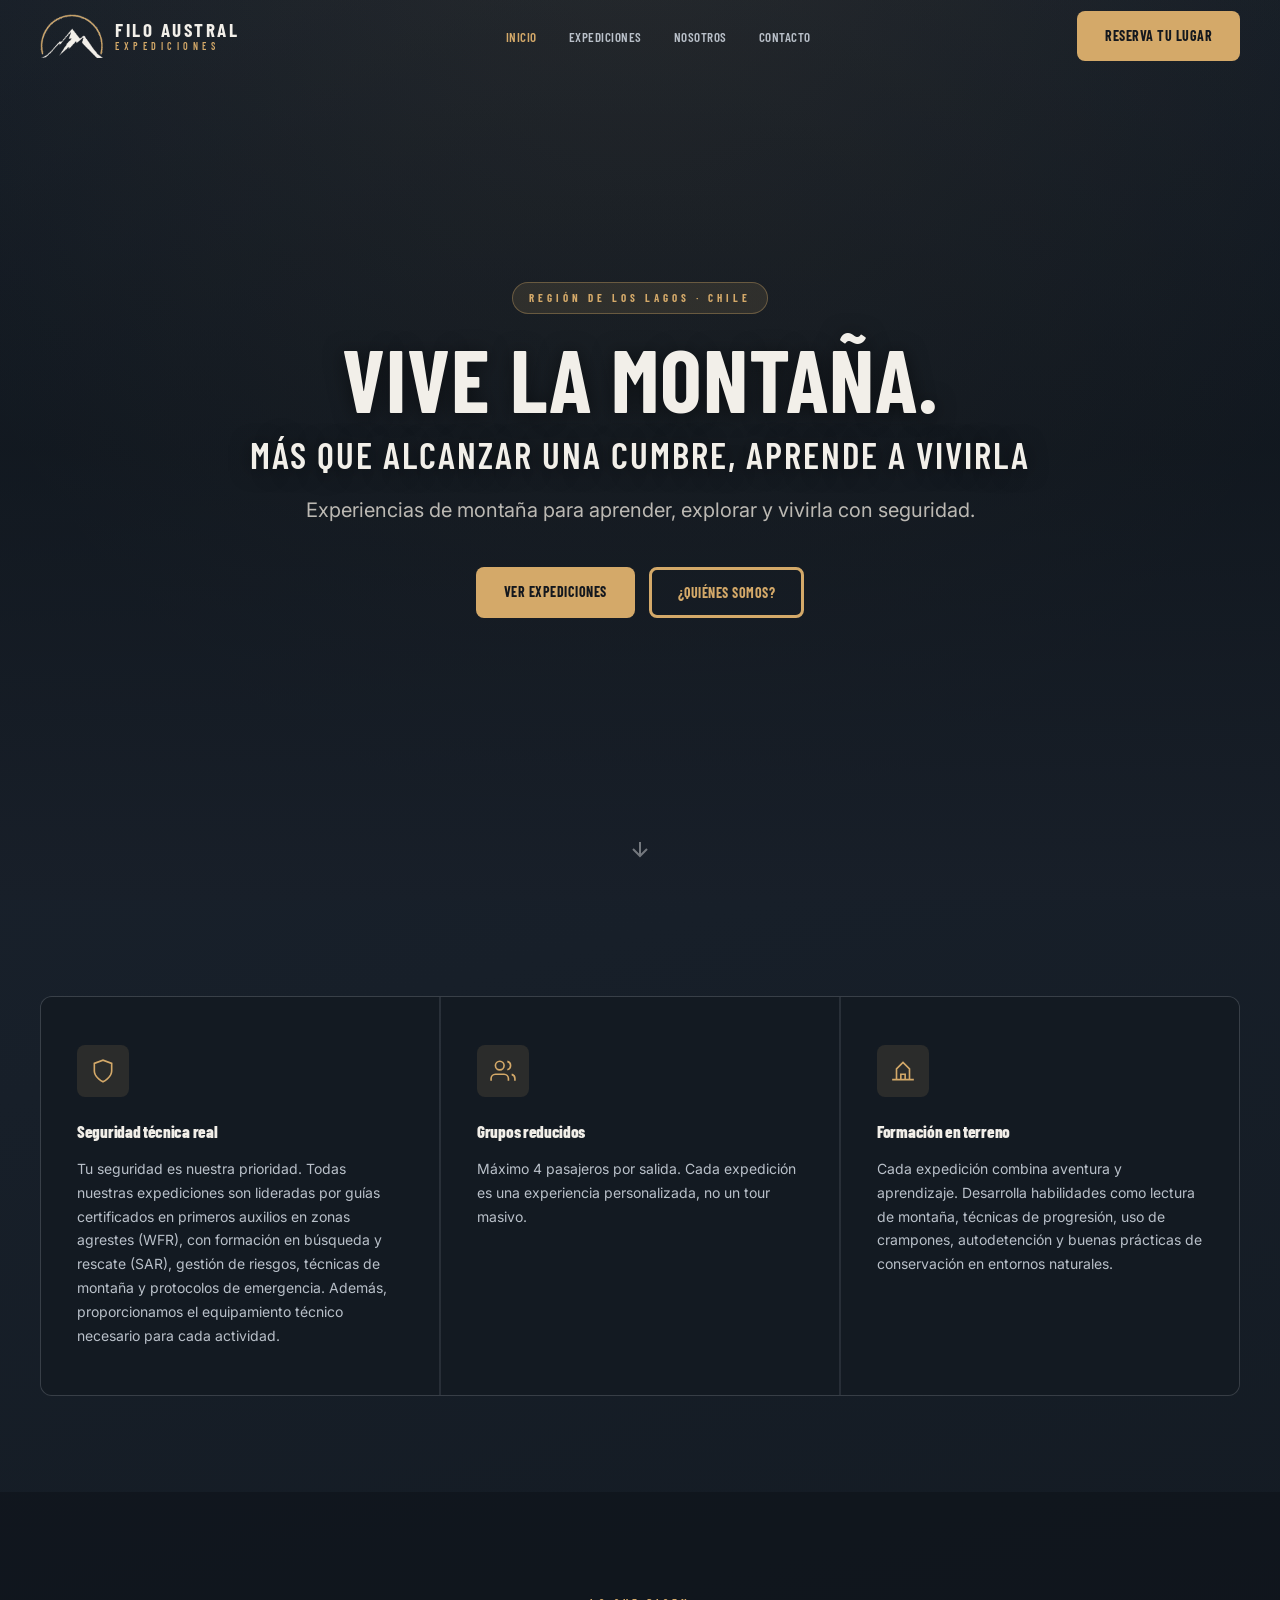
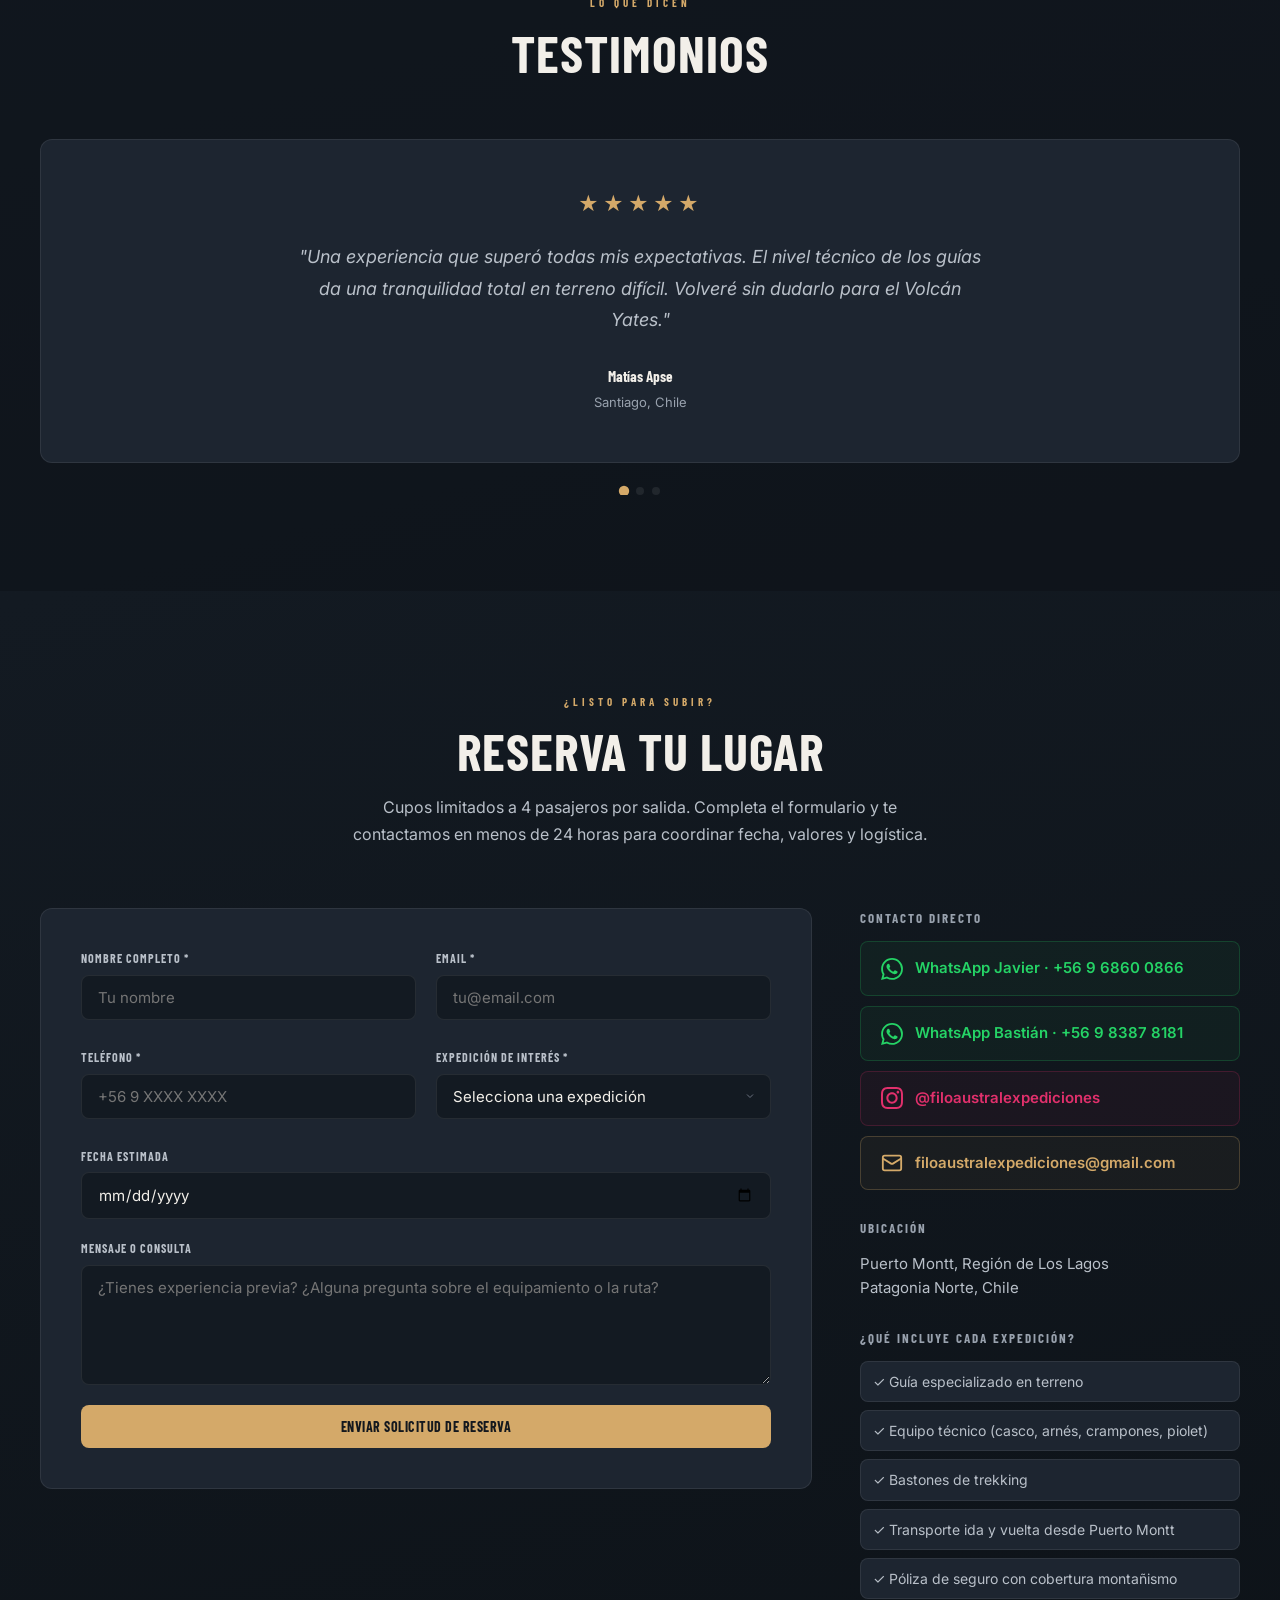
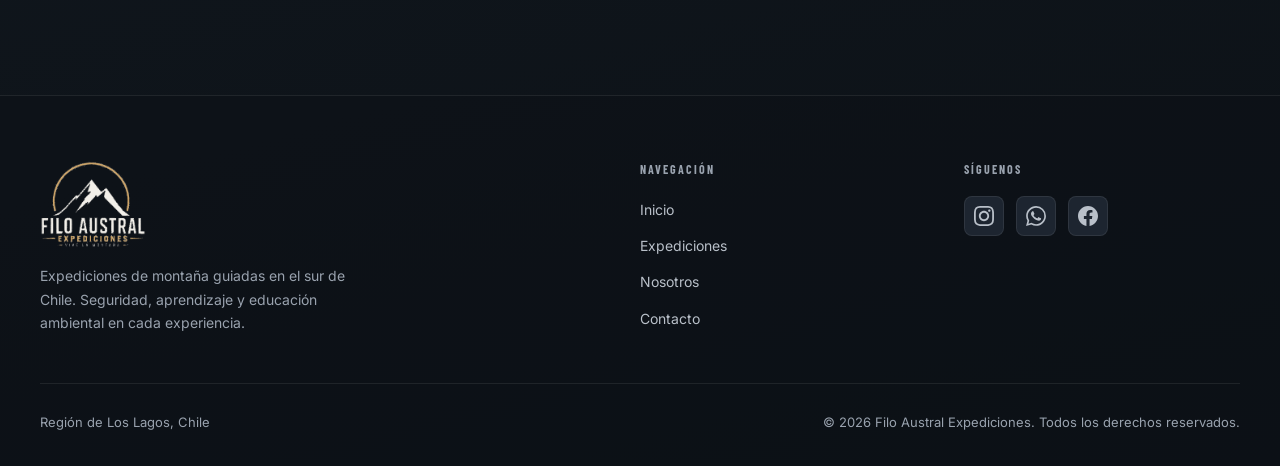
==== commit 72d20209: "Ajustes de marca y contacto: lockup en navbar, hero nuevo, WhatsApp de Javier - Navbar con emblema +" ====
--- a/index.html
+++ b/index.html
@@ -32,8 +32,8 @@
     <nav class="navbar" id="navbar">
         <div class="nav-container">
             <a href="index.html" class="nav-logo">
-                <img src="assets/logo-filo-austral.png" alt="Filo Austral Expediciones" class="logo-img" onerror="this.style.display='none'; this.nextElementSibling.style.display='block'">
-                <span class="logo-text" style="display:none">FILO AUSTRAL</span>
+                <img src="assets/emblema.png" alt="Filo Austral Expediciones" class="logo-img">
+                <span class="logo-lockup"><b>Filo Austral</b><small>Expediciones</small></span>
             </a>
             <ul class="nav-links" id="navLinks">
                 <li><a href="index.html" class="active">Inicio</a></li>
@@ -56,9 +56,9 @@
         </video>
         <div class="hero-overlay"></div>
         <div class="hero-content">
-            <p class="hero-tag">Puerto Montt · Región de Los Lagos · Chile</p>
-            <h1 class="hero-headline">El filo es donde<br>empieza la aventura real</h1>
-            <p class="hero-sub">Expediciones volcánicas y trekking guiado en el sur de Chile</p>
+            <p class="hero-tag">Región de Los Lagos · Chile</p>
+            <h1 class="hero-headline">Vive la montaña.<span class="hero-headline-sub">Más que alcanzar una cumbre, aprende a vivirla</span></h1>
+            <p class="hero-sub">Experiencias de montaña para aprender, explorar y vivirla con seguridad.</p>
             <div class="hero-actions">
                 <a href="expediciones.html" class="btn btn-accent">Ver expediciones</a>
                 <a href="nosotros.html" class="btn btn-ghost">¿Quiénes somos?</a>
@@ -79,7 +79,7 @@
                         <svg viewBox="0 0 24 24" fill="none" stroke="currentColor" stroke-width="1.5"><path d="M12 22s8-4 8-10V5l-8-3-8 3v7c0 6 8 10 8 10z"/></svg>
                     </div>
                     <h3>Seguridad técnica real</h3>
-                    <p>Guías certificados con formación WFR, protocolos de gestión de riesgo y equipamiento técnico de montaña en cada salida.</p>
+                    <p>Tu seguridad es nuestra prioridad. Todas nuestras expediciones son lideradas por guías certificados en primeros auxilios en zonas agrestes (WFR), con formación en búsqueda y rescate (SAR), gestión de riesgos, técnicas de montaña y protocolos de emergencia. Además, proporcionamos el equipamiento técnico necesario para cada actividad.</p>
                 </div>
 
                 <div class="propuesta-item" data-aos="fade-up" data-aos-delay="100">
@@ -95,37 +95,9 @@
                         <svg viewBox="0 0 24 24" fill="none" stroke="currentColor" stroke-width="1.5"><path d="M2 20h20M6 20V10l6-6 6 6v10M10 20v-5h4v5"/></svg>
                     </div>
                     <h3>Formación en terreno</h3>
-                    <p>No solo subes. Aprendes lectura de montaña, técnica de marcha, uso de crampones y toma de decisiones en ruta.</p>
-                </div>
-
-            </div>
-        </div>
-    </section>
-
-    <!-- ===================== STATS / POR QUÉ ELEGIRNOS ===================== -->
-    <section class="section stats-section" id="stats">
-        <div class="container">
-            <div class="section-header" data-aos="fade-up">
-                <span class="section-tag">En números</span>
-                <h2 class="section-title">¿Por qué elegirnos?</h2>
-            </div>
-            <div class="stats-grid">
-                <div class="stat-item" data-aos="fade-up" data-aos-delay="0">
-                    <span class="stat-num">WFR</span>
-                    <span class="stat-label">Guía con certificación de rescate vigente</span>
-                </div>
-                <div class="stat-item" data-aos="fade-up" data-aos-delay="100">
-                    <span class="stat-num">2–4</span>
-                    <span class="stat-label">Pasajeros máximo por salida</span>
-                </div>
-                <div class="stat-item" data-aos="fade-up" data-aos-delay="200">
-                    <span class="stat-num">100%</span>
-                    <span class="stat-label">Equipamiento técnico incluido</span>
-                </div>
-                <div class="stat-item" data-aos="fade-up" data-aos-delay="300">
-                    <span class="stat-num">R.L.L.</span>
-                    <span class="stat-label">Región de Los Lagos, Patagonia Norte</span>
-                </div>
+                    <p>Cada expedición combina aventura y aprendizaje. Desarrolla habilidades como lectura de montaña, técnicas de progresión, uso de crampones, autodetención y buenas prácticas de conservación en entornos naturales.</p>
+                </div>
+
             </div>
         </div>
     </section>
@@ -144,7 +116,7 @@
                         <div class="testimonio-stars">★★★★★</div>
                         <p class="testimonio-texto">"Una experiencia que superó todas mis expectativas. El nivel técnico de los guías da una tranquilidad total en terreno difícil. Volveré sin dudarlo para el Volcán Yates."</p>
                         <div class="testimonio-autor">
-                            <span class="autor-nombre">Rodrigo Alvarado</span>
+                            <span class="autor-nombre">Matías Apse</span>
                             <span class="autor-ciudad">Santiago, Chile</span>
                         </div>
                     </div>
@@ -153,8 +125,8 @@
                         <div class="testimonio-stars">★★★★★</div>
                         <p class="testimonio-texto">"Hice el Calbuco con Filo Austral y fue transformador. Grupo pequeño, guías que te enseñan mientras suben, y una organización impecable desde el primer contacto."</p>
                         <div class="testimonio-autor">
-                            <span class="autor-nombre">Valentina Moreno</span>
-                            <span class="autor-ciudad">Concepción, Chile</span>
+                            <span class="autor-nombre">Francisca Molina</span>
+                            <span class="autor-ciudad">Puerto Montt, Chile</span>
                         </div>
                     </div>
 
@@ -162,8 +134,8 @@
                         <div class="testimonio-stars">★★★★★</div>
                         <p class="testimonio-texto">"Lo que más valoro es que no es un tour. Es una expedición real. Aprendí a usar crampones, leer el terreno y tomar decisiones. Eso no lo encuentras en cualquier empresa."</p>
                         <div class="testimonio-autor">
-                            <span class="autor-nombre">Diego Fuentes</span>
-                            <span class="autor-ciudad">Puerto Montt, Chile</span>
+                            <span class="autor-nombre">Catalina Álvarez</span>
+                            <span class="autor-ciudad">Temuco, Chile</span>
                         </div>
                     </div>
 
@@ -235,17 +207,14 @@
 
                 <div class="contacto-info" data-aos="fade-up" data-aos-delay="100">
                     <div class="info-block">
-                        <h4>Acreditación</h4>
-                        <div class="sello-sernatur">
-                            <svg viewBox="0 0 24 24" fill="none" stroke="currentColor" stroke-width="2"><path d="M12 22s8-4 8-10V5l-8-3-8 3v7c0 6 8 10 8 10z"/><path d="M9 12l2 2 4-4"/></svg>
-                            <div><b>Guía registrado en Sernatur</b><span>Guía Especializado en Turismo Aventura · Registro Sernatur N° 81719</span></div>
-                        </div>
-                    </div>
-                    <div class="info-block">
                         <h4>Contacto directo</h4>
+                        <a href="https://wa.me/56968600866" target="_blank" rel="noopener" class="contact-link whatsapp">
+                            <svg viewBox="0 0 24 24" fill="currentColor" width="22" height="22"><path d="M17.472 14.382c-.297-.149-1.758-.867-2.03-.967-.273-.099-.471-.148-.67.15-.197.297-.767.966-.94 1.164-.173.199-.347.223-.644.075-.297-.15-1.255-.463-2.39-1.475-.883-.788-1.48-1.761-1.653-2.059-.173-.297-.018-.458.13-.606.134-.133.298-.347.446-.52.149-.174.198-.298.298-.497.099-.198.05-.371-.025-.52-.075-.149-.669-1.612-.916-2.207-.242-.579-.487-.5-.669-.51-.173-.008-.371-.01-.57-.01-.198 0-.52.074-.792.372-.272.297-1.04 1.016-1.04 2.479 0 1.462 1.065 2.875 1.213 3.074.149.198 2.096 3.2 5.077 4.487.709.306 1.262.489 1.694.625.712.227 1.36.195 1.871.118.571-.085 1.758-.719 2.006-1.413.248-.694.248-1.289.173-1.413-.074-.124-.272-.198-.57-.347m-5.421 7.403h-.004a9.87 9.87 0 01-5.031-1.378l-.361-.214-3.741.982.998-3.648-.235-.374a9.86 9.86 0 01-1.51-5.26c.001-5.45 4.436-9.884 9.888-9.884 2.64 0 5.122 1.03 6.988 2.898a9.825 9.825 0 012.893 6.994c-.003 5.45-4.437 9.884-9.885 9.884m8.413-18.297A11.815 11.815 0 0012.05 0C5.495 0 .16 5.335.157 11.892c0 2.096.547 4.142 1.588 5.945L.057 24l6.305-1.654a11.882 11.882 0 005.683 1.448h.005c6.554 0 11.89-5.335 11.893-11.893a11.821 11.821 0 00-3.48-8.413z"/></svg>
+                            WhatsApp Javier · +56 9 6860 0866
+                        </a>
                         <a href="https://wa.me/56983878181" target="_blank" rel="noopener" class="contact-link whatsapp">
                             <svg viewBox="0 0 24 24" fill="currentColor" width="22" height="22"><path d="M17.472 14.382c-.297-.149-1.758-.867-2.03-.967-.273-.099-.471-.148-.67.15-.197.297-.767.966-.94 1.164-.173.199-.347.223-.644.075-.297-.15-1.255-.463-2.39-1.475-.883-.788-1.48-1.761-1.653-2.059-.173-.297-.018-.458.13-.606.134-.133.298-.347.446-.52.149-.174.198-.298.298-.497.099-.198.05-.371-.025-.52-.075-.149-.669-1.612-.916-2.207-.242-.579-.487-.5-.669-.51-.173-.008-.371-.01-.57-.01-.198 0-.52.074-.792.372-.272.297-1.04 1.016-1.04 2.479 0 1.462 1.065 2.875 1.213 3.074.149.198 2.096 3.2 5.077 4.487.709.306 1.262.489 1.694.625.712.227 1.36.195 1.871.118.571-.085 1.758-.719 2.006-1.413.248-.694.248-1.289.173-1.413-.074-.124-.272-.198-.57-.347m-5.421 7.403h-.004a9.87 9.87 0 01-5.031-1.378l-.361-.214-3.741.982.998-3.648-.235-.374a9.86 9.86 0 01-1.51-5.26c.001-5.45 4.436-9.884 9.888-9.884 2.64 0 5.122 1.03 6.988 2.898a9.825 9.825 0 012.893 6.994c-.003 5.45-4.437 9.884-9.885 9.884m8.413-18.297A11.815 11.815 0 0012.05 0C5.495 0 .16 5.335.157 11.892c0 2.096.547 4.142 1.588 5.945L.057 24l6.305-1.654a11.882 11.882 0 005.683 1.448h.005c6.554 0 11.89-5.335 11.893-11.893a11.821 11.821 0 00-3.48-8.413z"/></svg>
-                            WhatsApp
+                            WhatsApp Bastián · +56 9 8387 8181
                         </a>
                         <a href="https://www.instagram.com/filoaustralexpediciones/" target="_blank" rel="noopener" class="contact-link instagram">
                             <svg viewBox="0 0 24 24" fill="currentColor" width="22" height="22"><path d="M12 2.163c3.204 0 3.584.012 4.85.07 3.252.148 4.771 1.691 4.919 4.919.058 1.265.069 1.645.069 4.849 0 3.205-.012 3.584-.069 4.849-.149 3.225-1.664 4.771-4.919 4.919-1.266.058-1.644.07-4.85.07-3.204 0-3.584-.012-4.849-.07-3.26-.149-4.771-1.699-4.919-4.92-.058-1.265-.07-1.644-.07-4.849 0-3.204.013-3.583.07-4.849.149-3.227 1.664-4.771 4.919-4.919 1.266-.057 1.645-.069 4.849-.069zm0-2.163c-3.259 0-3.667.014-4.947.072-4.358.2-6.78 2.618-6.98 6.98-.059 1.281-.073 1.689-.073 4.948 0 3.259.014 3.668.072 4.948.2 4.358 2.618 6.78 6.98 6.98 1.281.058 1.689.072 4.948.072 3.259 0 3.668-.014 4.948-.072 4.354-.2 6.782-2.618 6.979-6.98.059-1.28.073-1.689.073-4.948 0-3.259-.014-3.667-.072-4.947-.196-4.354-2.617-6.78-6.979-6.98-1.281-.059-1.69-.073-4.949-.073zm0 5.838c-3.403 0-6.162 2.759-6.162 6.162s2.759 6.163 6.162 6.163 6.162-2.759 6.162-6.163c0-3.403-2.759-6.162-6.162-6.162zm0 10.162c-2.209 0-4-1.79-4-4 0-2.209 1.791-4 4-4s4 1.791 4 4c0 2.21-1.791 4-4 4zm6.406-11.845c-.796 0-1.441.645-1.441 1.44s.645 1.44 1.441 1.44c.795 0 1.439-.645 1.439-1.44s-.644-1.44-1.439-1.44z"/></svg>
@@ -283,7 +252,7 @@
                 <div class="footer-brand">
                     <img src="assets/logo-filo-austral.png" alt="Filo Austral Expediciones" class="footer-logo" onerror="this.style.display='none'; this.nextElementSibling.style.display='block'">
                     <span class="logo-text footer-logo-text" style="display:none">FILO AUSTRAL</span>
-                    <p>Expediciones volcánicas y trekking guiado en el sur de Chile. Técnica real, grupos pequeños, montaña auténtica.</p>
+                    <p>Expediciones de montaña guiadas en el sur de Chile. Seguridad, aprendizaje y educación ambiental en cada experiencia.</p>
                 </div>
                 <div class="footer-links">
                     <h4>Navegación</h4>
@@ -300,14 +269,17 @@
                         <a href="https://www.instagram.com/filoaustralexpediciones/" target="_blank" rel="noopener" aria-label="Instagram">
                             <svg viewBox="0 0 24 24" fill="currentColor" width="20" height="20"><path d="M12 2.163c3.204 0 3.584.012 4.85.07 3.252.148 4.771 1.691 4.919 4.919.058 1.265.069 1.645.069 4.849 0 3.205-.012 3.584-.069 4.849-.149 3.225-1.664 4.771-4.919 4.919-1.266.058-1.644.07-4.85.07-3.204 0-3.584-.012-4.849-.07-3.26-.149-4.771-1.699-4.919-4.92-.058-1.265-.07-1.644-.07-4.849 0-3.204.013-3.583.07-4.849.149-3.227 1.664-4.771 4.919-4.919 1.266-.057 1.645-.069 4.849-.069zm0-2.163c-3.259 0-3.667.014-4.947.072-4.358.2-6.78 2.618-6.98 6.98-.059 1.281-.073 1.689-.073 4.948 0 3.259.014 3.668.072 4.948.2 4.358 2.618 6.78 6.98 6.98 1.281.058 1.689.072 4.948.072 3.259 0 3.668-.014 4.948-.072 4.354-.2 6.782-2.618 6.979-6.98.059-1.28.073-1.689.073-4.948 0-3.259-.014-3.667-.072-4.947-.196-4.354-2.617-6.78-6.979-6.98-1.281-.059-1.69-.073-4.949-.073zm0 5.838c-3.403 0-6.162 2.759-6.162 6.162s2.759 6.163 6.162 6.163 6.162-2.759 6.162-6.163c0-3.403-2.759-6.162-6.162-6.162zm0 10.162c-2.209 0-4-1.79-4-4 0-2.209 1.791-4 4-4s4 1.791 4 4c0 2.21-1.791 4-4 4zm6.406-11.845c-.796 0-1.441.645-1.441 1.44s.645 1.44 1.441 1.44c.795 0 1.439-.645 1.439-1.44s-.644-1.44-1.439-1.44z"/></svg>
                         </a>
-                        <a href="https://wa.me/56983878181" target="_blank" rel="noopener" aria-label="WhatsApp">
+                        <a href="https://wa.me/56968600866" target="_blank" rel="noopener" aria-label="WhatsApp">
                             <svg viewBox="0 0 24 24" fill="currentColor" width="20" height="20"><path d="M17.472 14.382c-.297-.149-1.758-.867-2.03-.967-.273-.099-.471-.148-.67.15-.197.297-.767.966-.94 1.164-.173.199-.347.223-.644.075-.297-.15-1.255-.463-2.39-1.475-.883-.788-1.48-1.761-1.653-2.059-.173-.297-.018-.458.13-.606.134-.133.298-.347.446-.52.149-.174.198-.298.298-.497.099-.198.05-.371-.025-.52-.075-.149-.669-1.612-.916-2.207-.242-.579-.487-.5-.669-.51-.173-.008-.371-.01-.57-.01-.198 0-.52.074-.792.372-.272.297-1.04 1.016-1.04 2.479 0 1.462 1.065 2.875 1.213 3.074.149.198 2.096 3.2 5.077 4.487.709.306 1.262.489 1.694.625.712.227 1.36.195 1.871.118.571-.085 1.758-.719 2.006-1.413.248-.694.248-1.289.173-1.413-.074-.124-.272-.198-.57-.347m-5.421 7.403h-.004a9.87 9.87 0 01-5.031-1.378l-.361-.214-3.741.982.998-3.648-.235-.374a9.86 9.86 0 01-1.51-5.26c.001-5.45 4.436-9.884 9.888-9.884 2.64 0 5.122 1.03 6.988 2.898a9.825 9.825 0 012.893 6.994c-.003 5.45-4.437 9.884-9.885 9.884m8.413-18.297A11.815 11.815 0 0012.05 0C5.495 0 .16 5.335.157 11.892c0 2.096.547 4.142 1.588 5.945L.057 24l6.305-1.654a11.882 11.882 0 005.683 1.448h.005c6.554 0 11.89-5.335 11.893-11.893a11.821 11.821 0 00-3.48-8.413z"/></svg>
                         </a>
+                        <a href="https://www.facebook.com/profile.php?id=61591895283219" target="_blank" rel="noopener" aria-label="Facebook">
+                            <svg viewBox="0 0 24 24" fill="currentColor" width="20" height="20"><path d="M24 12.073c0-6.627-5.373-12-12-12s-12 5.373-12 12c0 5.99 4.388 10.954 10.125 11.854v-8.385H7.078v-3.47h3.047V9.43c0-3.007 1.792-4.669 4.533-4.669 1.312 0 2.686.235 2.686.235v2.953H15.83c-1.491 0-1.956.925-1.956 1.874v2.25h3.328l-.532 3.47h-2.796v8.385C19.612 23.027 24 18.062 24 12.073z"/></svg>
+                        </a>
                     </div>
                 </div>
             </div>
             <div class="footer-bottom">
-                <p>Puerto Montt, Región de Los Lagos, Chile</p>
+                <p>Región de Los Lagos, Chile</p>
                 <p>© 2026 Filo Austral Expediciones. Todos los derechos reservados.</p>
             </div>
         </div>
--- a/style.css
+++ b/style.css
@@ -72,11 +72,31 @@
     height: 72px;
     gap: 24px;
 }
-.nav-logo { display: flex; align-items: center; }
+.nav-logo { display: flex; align-items: center; gap: 12px; }
 .logo-img {
-    height: 52px;
+    height: 44px;
     width: auto;
     transition: opacity var(--transition);
+}
+.logo-lockup {
+    display: flex;
+    flex-direction: column;
+    line-height: 1.15;
+    font-family: var(--font-display);
+    text-transform: uppercase;
+    white-space: nowrap;
+}
+.logo-lockup b {
+    font-size: 19px;
+    font-weight: 700;
+    letter-spacing: 2.5px;
+    color: var(--text);
+}
+.logo-lockup small {
+    font-size: 10px;
+    font-weight: 600;
+    letter-spacing: 4.5px;
+    color: var(--dorado);
 }
 .logo-text {
     font-family: var(--font-display);
@@ -228,6 +248,14 @@
     color: var(--text);
     margin-bottom: 20px;
     text-shadow: 0 2px 20px rgba(0,0,0,0.5);
+}
+.hero-headline-sub {
+    display: block;
+    font-size: 0.42em;
+    font-weight: 600;
+    letter-spacing: 2px;
+    color: var(--blanco-calido);
+    margin-top: 12px;
 }
 .hero-sub {
     font-size: clamp(16px, 2vw, 20px);
@@ -447,47 +475,6 @@
     color: var(--accent-light);
 }
 
-/* ===== STATS (variante cálida atardecer) ===== */
-.stats-section {
-    background: linear-gradient(165deg, #1D2530 0%, #17202B 55%, #241D14 100%);
-    border-top: 1px solid var(--border);
-    border-bottom: 1px solid var(--border);
-    padding: 80px 24px;
-}
-.stats-section .section-tag { color: var(--dorado); }
-.stats-section .section-title { color: var(--blanco-calido); }
-.stats-grid {
-    display: grid;
-    grid-template-columns: repeat(4, 1fr);
-    gap: 2px;
-    background: rgba(212,169,105,0.18);
-    border-radius: var(--radius);
-    overflow: hidden;
-}
-.stat-item {
-    background: rgba(12,17,22,0.55);
-    padding: 40px 24px;
-    text-align: center;
-    transition: background var(--transition);
-}
-.stat-item:hover { background: rgba(12,17,22,0.35); }
-.stat-num {
-    display: block;
-    font-family: var(--font-display);
-    font-size: clamp(32px, 4vw, 52px);
-    font-weight: 700;
-    color: var(--dorado);
-    letter-spacing: 0;
-    line-height: 1;
-    margin-bottom: 8px;
-}
-.stat-label {
-    font-size: 13px;
-    color: var(--gris-subtitulo);
-    font-weight: 500;
-    line-height: 1.4;
-}
-
 /* ===== NOSOTROS / GUÍAS ===== */
 .guias-grid {
     display: grid;
@@ -831,7 +818,6 @@
 
 /* ===== RESPONSIVE ===== */
 @media (max-width: 1024px) {
-    .stats-grid { grid-template-columns: repeat(2, 1fr); }
     .footer-grid { grid-template-columns: 1fr 1fr; }
     .footer-brand { grid-column: span 2; }
 }
@@ -867,7 +853,6 @@
     .footer-grid { grid-template-columns: 1fr; gap: 32px; }
     .footer-brand { grid-column: span 1; }
     .footer-bottom { flex-direction: column; text-align: center; }
-    .stats-grid { grid-template-columns: repeat(2, 1fr); }
     .testimonio-item { padding: 28px 20px; }
     .testimonio-texto { font-size: 15px; }
     .guia-card { flex-direction: column; }
@@ -876,7 +861,8 @@
 @media (max-width: 480px) {
     .hero-actions { flex-direction: column; align-items: center; }
     .btn { width: 240px; text-align: center; }
-    .stats-grid { grid-template-columns: 1fr; }
+    .logo-lockup b { font-size: 16px; letter-spacing: 2px; }
+    .logo-lockup small { font-size: 9px; letter-spacing: 3.5px; }
 }
 
 /* ===== HERO VIDEO ===== */
@@ -1098,28 +1084,6 @@
     gap: 32px;
 }
 .contacto-page .cta-final { text-align: center; padding-top: 8px; }
-
-/* Sello Sernatur */
-.sello-sernatur {
-    display: inline-flex;
-    align-items: center;
-    gap: 14px;
-    padding: 14px 20px;
-    border: 1px solid var(--border-accent);
-    border-radius: var(--radius-sm);
-    background: var(--accent-dim);
-}
-.sello-sernatur svg { width: 30px; height: 30px; color: var(--accent); flex-shrink: 0; }
-.sello-sernatur b {
-    display: block;
-    font-family: var(--font-display);
-    font-size: 14px;
-    font-weight: 800;
-    color: var(--text);
-    letter-spacing: 0.2px;
-}
-.sello-sernatur span { font-size: 12px; color: var(--text-muted); }
-.sello-wrap { text-align: center; }
 
 @media (max-width: 768px) {
     .dos-cols { grid-template-columns: 1fr; }
@@ -1184,9 +1148,4 @@
     .prog-cta p { color: #333 !important; }
 
     a { color: #1a1a1a !important; text-decoration: none; }
-
-    .sello-sernatur { border-color: #C8943E !important; background: #faf7f2 !important; }
-    .sello-sernatur svg { color: #B07A1E !important; }
-    .sello-sernatur b { color: #1a1a1a !important; }
-    .sello-sernatur span { color: #333 !important; }
-}
+}
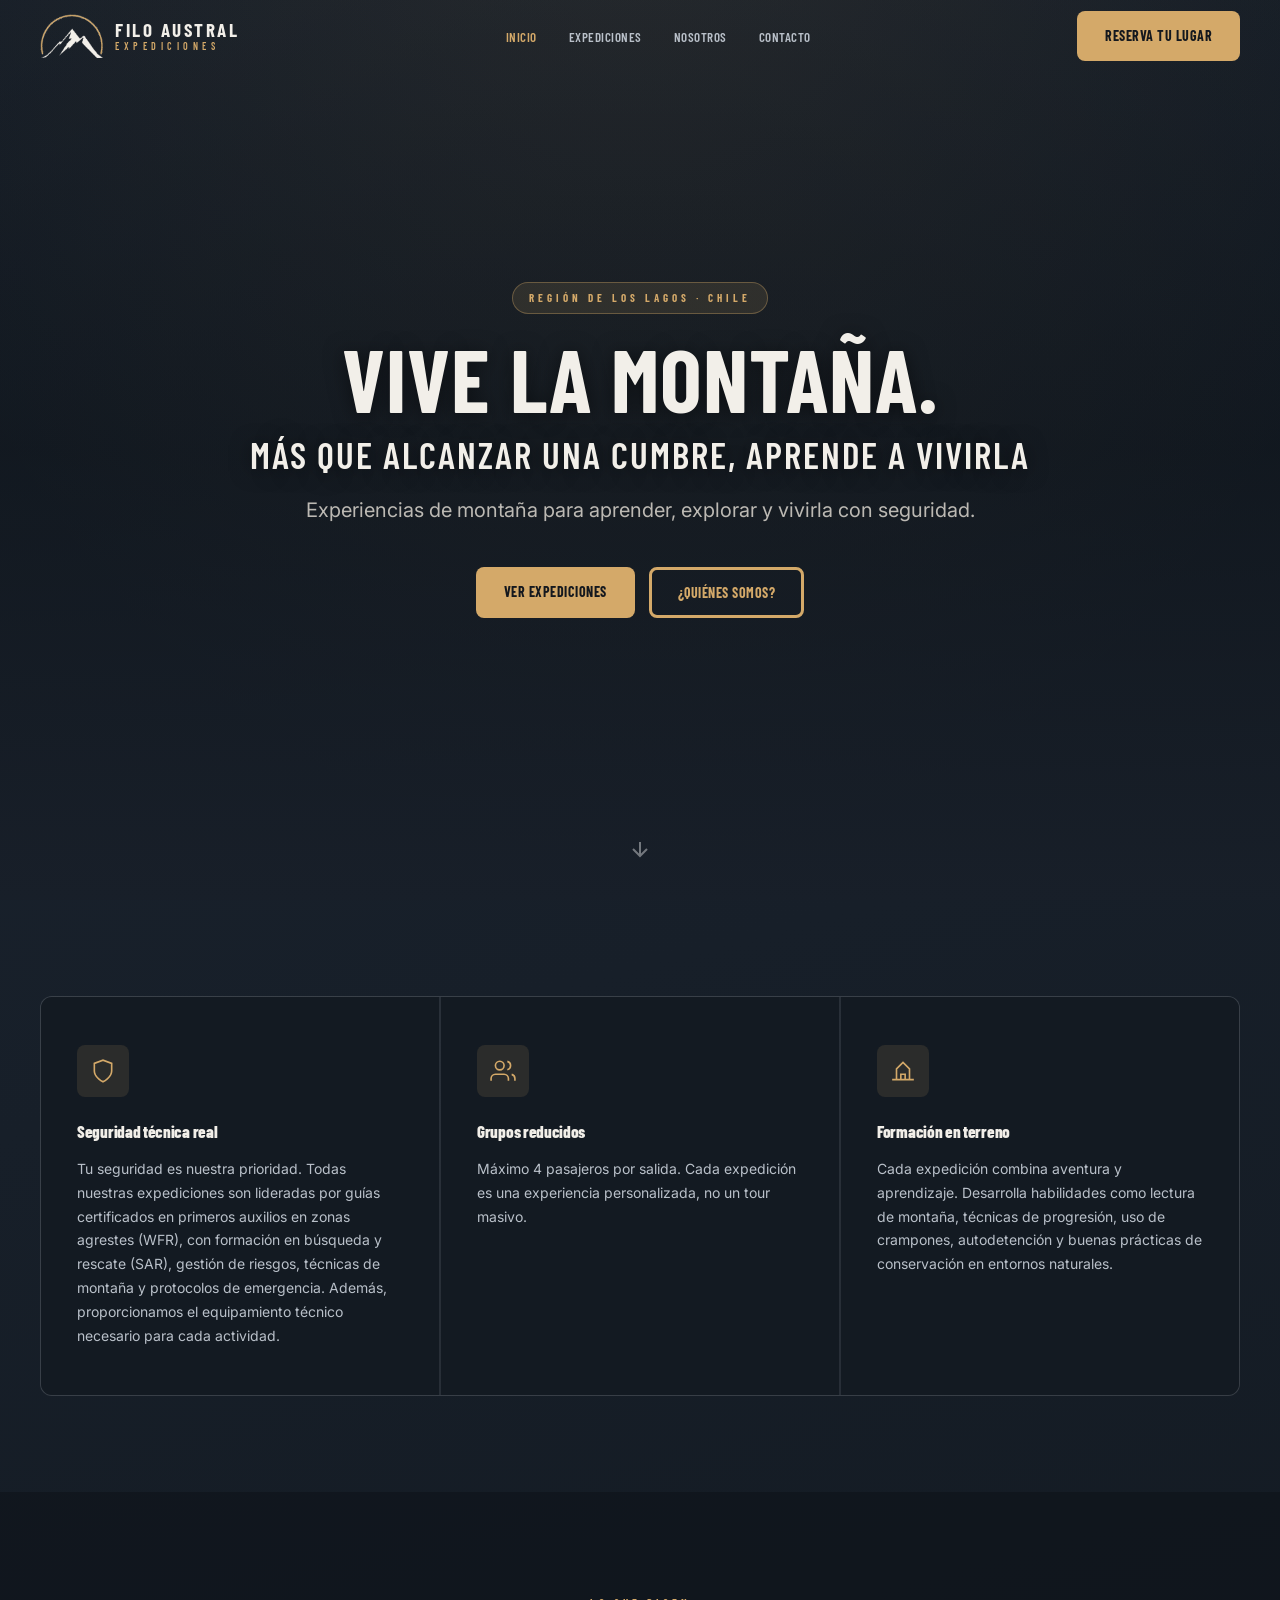
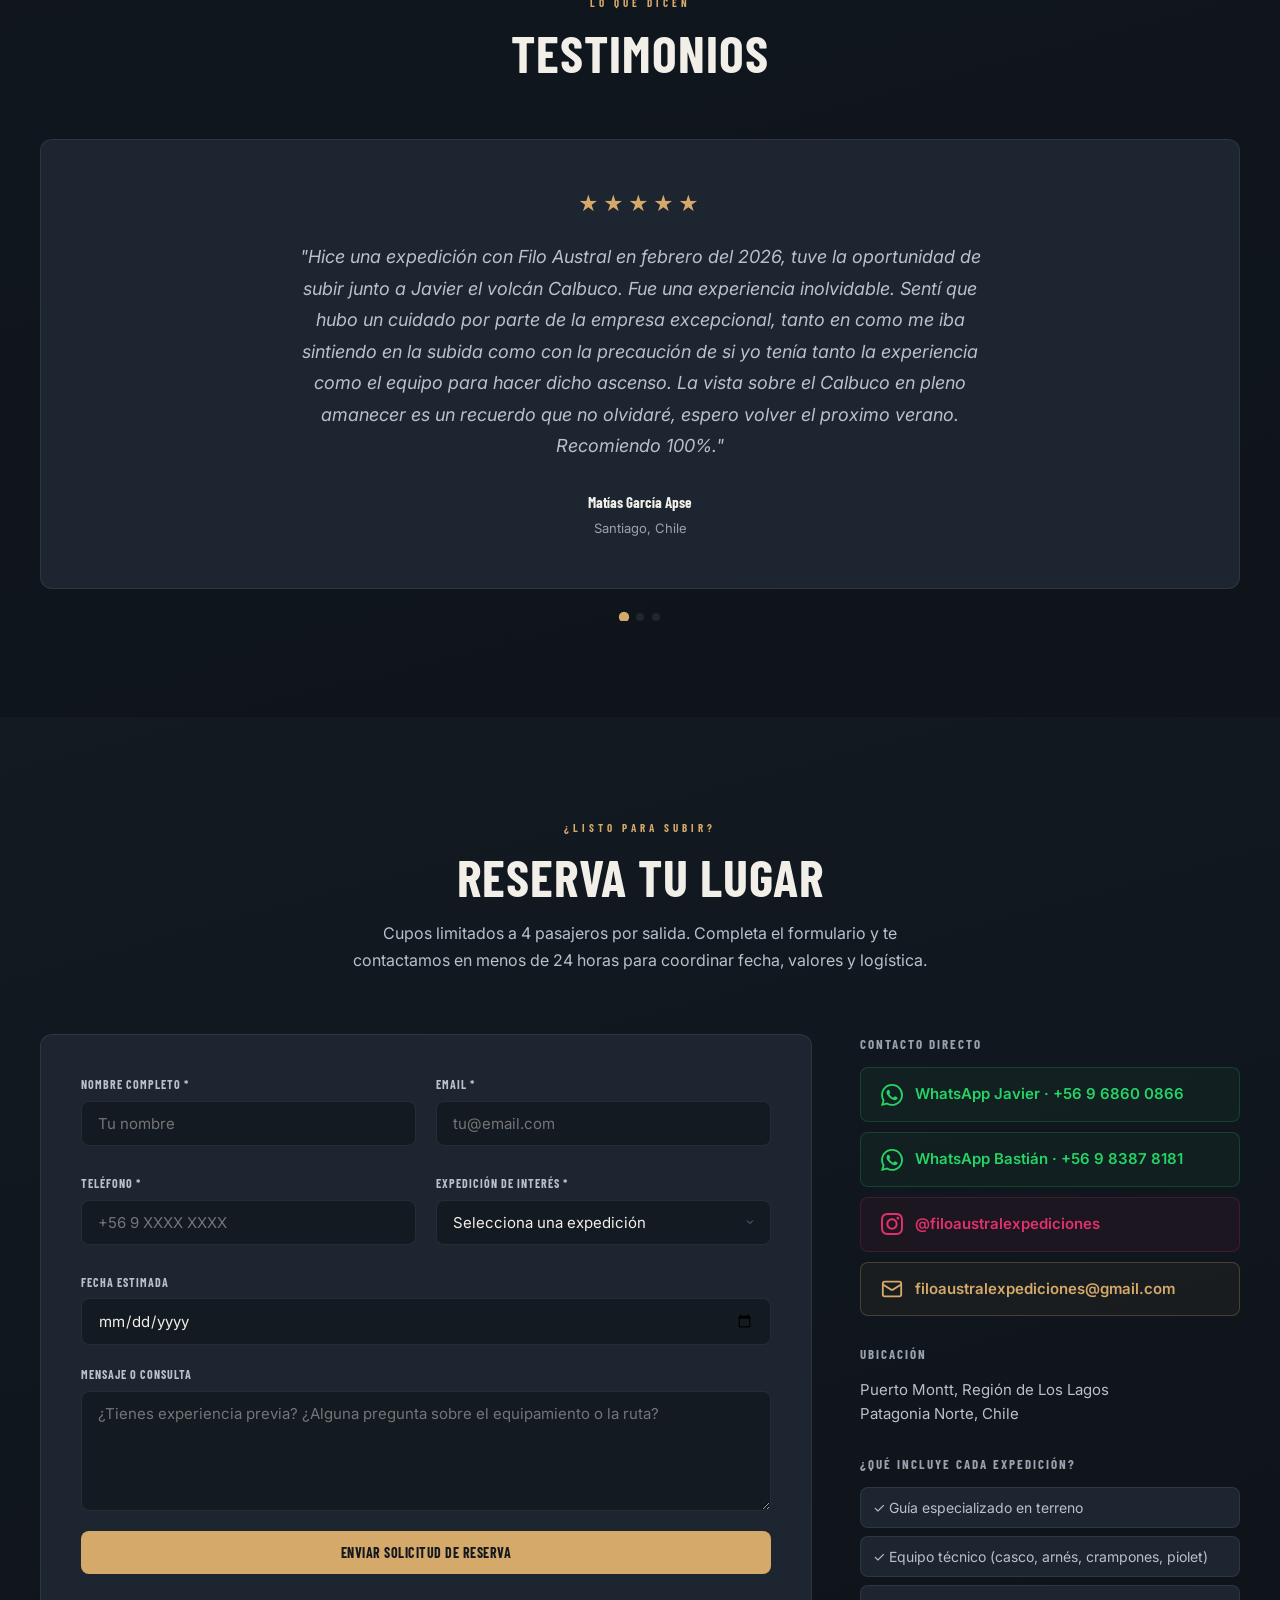
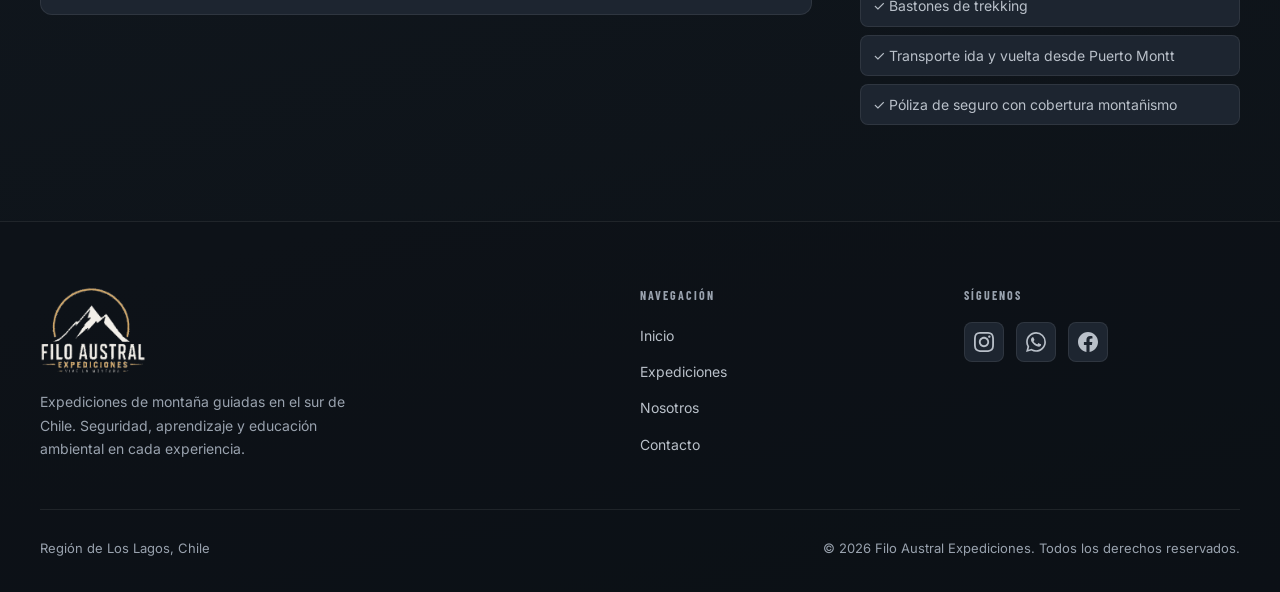
==== commit 62bedbf7: "﻿Actualizar testimonio de portada y bio/rol de Bastian Co-Authored-By: Claude Fable 5 <noreply@anthr" ====
--- a/index.html
+++ b/index.html
@@ -114,9 +114,9 @@
 
                     <div class="testimonio-item">
                         <div class="testimonio-stars">★★★★★</div>
-                        <p class="testimonio-texto">"Una experiencia que superó todas mis expectativas. El nivel técnico de los guías da una tranquilidad total en terreno difícil. Volveré sin dudarlo para el Volcán Yates."</p>
+                        <p class="testimonio-texto">"Hice una expedición con Filo Austral en febrero del 2026, tuve la oportunidad de subir junto a Javier el volcán Calbuco. Fue una experiencia inolvidable. Sentí que hubo un cuidado por parte de la empresa excepcional, tanto en como me iba sintiendo en la subida como con la precaución de si yo tenía tanto la experiencia como el equipo para hacer dicho ascenso. La vista sobre el Calbuco en pleno amanecer es un recuerdo que no olvidaré, espero volver el proximo verano. Recomiendo 100%."</p>
                         <div class="testimonio-autor">
-                            <span class="autor-nombre">Matías Apse</span>
+                            <span class="autor-nombre">Matías García Apse</span>
                             <span class="autor-ciudad">Santiago, Chile</span>
                         </div>
                     </div>
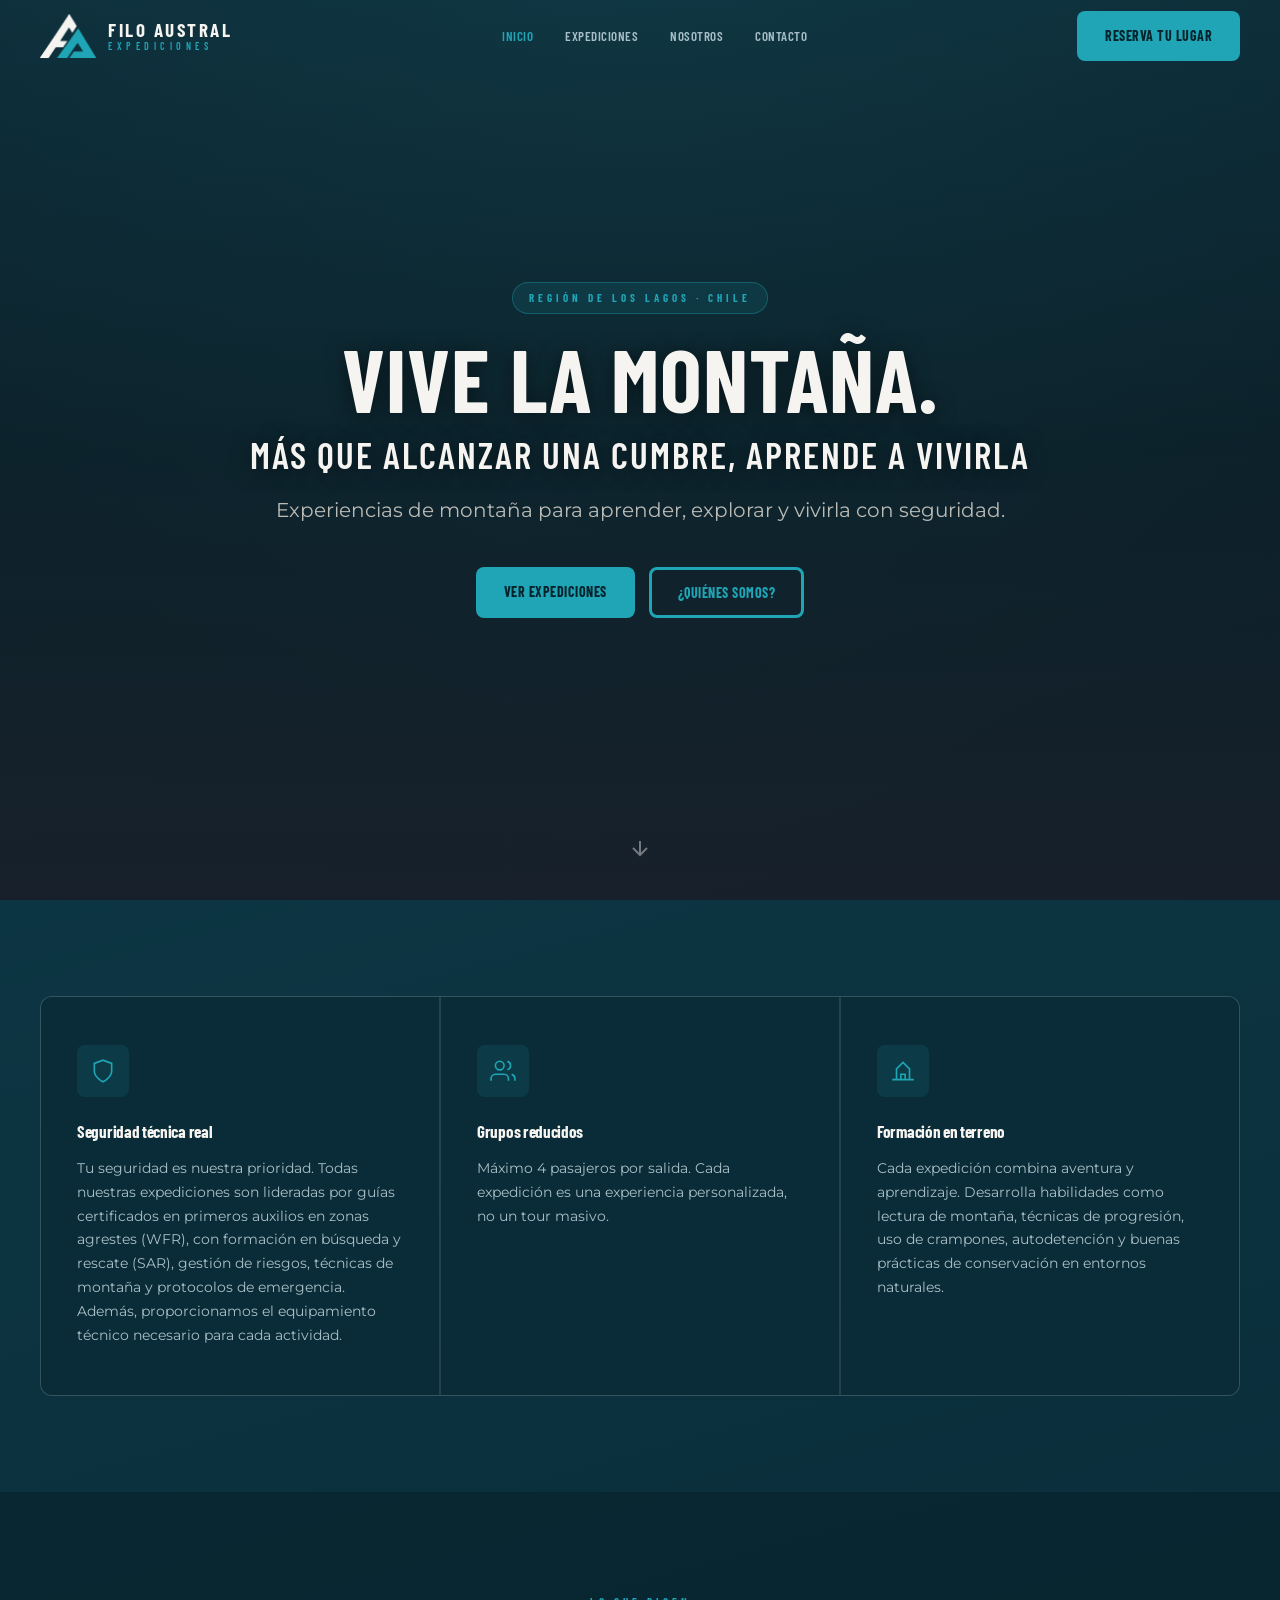
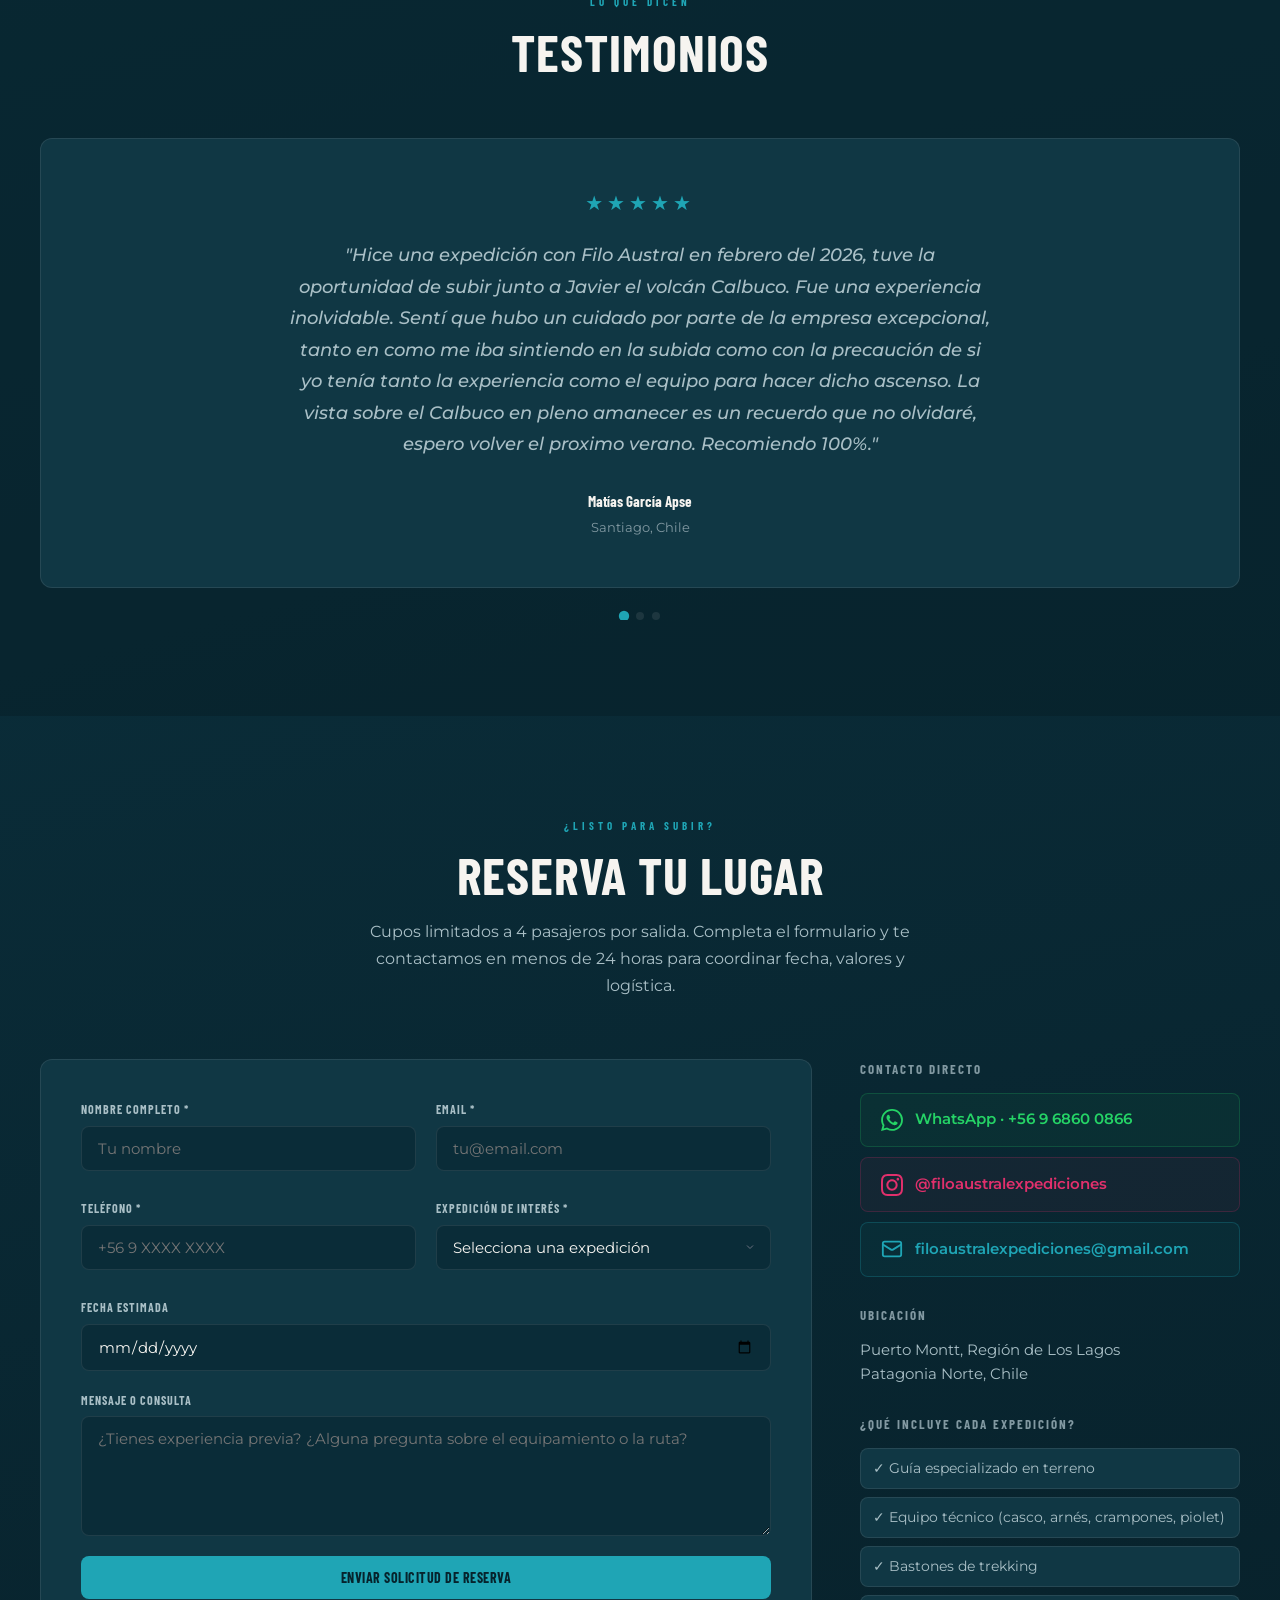
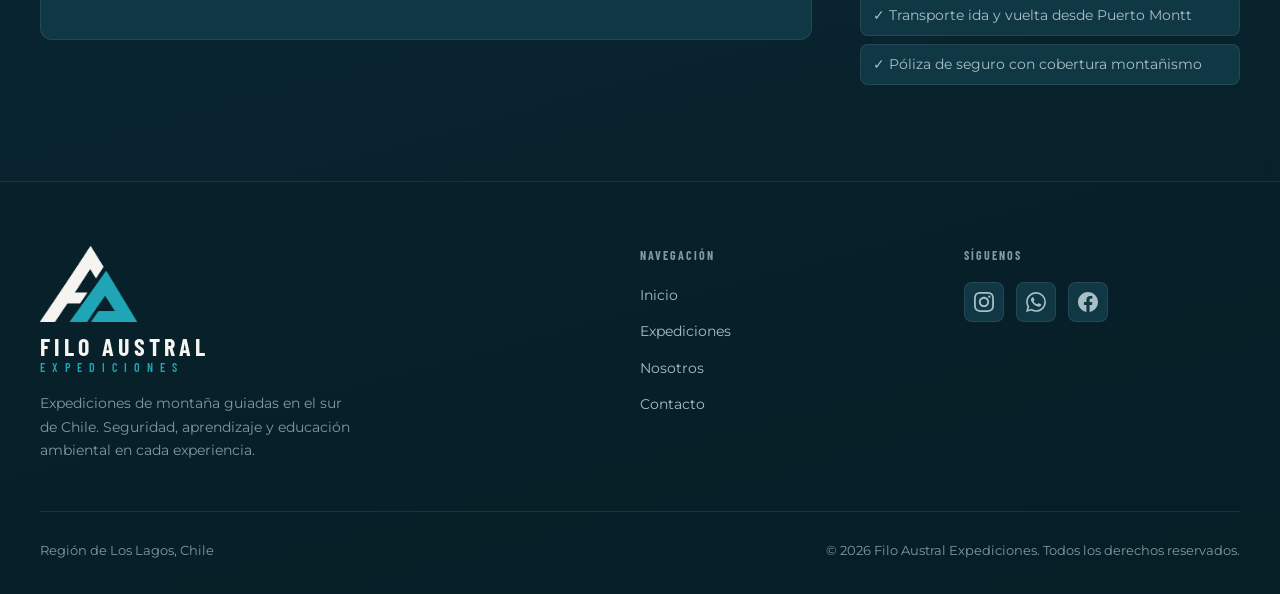
==== commit 2040de9a: "Nueva identidad visual: paleta turquesa/azul profundo, logos oficiales y tipografias de marca - Logo" ====
--- a/index.html
+++ b/index.html
@@ -9,7 +9,7 @@
     <!-- Open Graph (compartir en WhatsApp/IG) -->
     <meta property="og:title" content="Filo Austral Expediciones">
     <meta property="og:description" content="Expediciones volcánicas y trekking guiado en el sur de Chile. Puerto Montt, Región de Los Lagos.">
-    <meta property="og:image" content="assets/favicon.png">
+    <meta property="og:image" content="https://filoaustralexpediciones.cl/assets/og-image.jpg">
     <meta property="og:type" content="website">
 
     <!-- Favicon -->
@@ -19,7 +19,7 @@
     <!-- Google Fonts -->
     <link rel="preconnect" href="https://fonts.googleapis.com">
     <link rel="preconnect" href="https://fonts.gstatic.com" crossorigin>
-    <link href="https://fonts.googleapis.com/css2?family=Barlow+Condensed:wght@400;500;600;700;800&family=Inter:wght@300;400;500;600&display=swap" rel="stylesheet">
+    <link href="https://fonts.googleapis.com/css2?family=Barlow+Condensed:wght@400;500;600;700&family=Montserrat:ital,wght@0,400;0,500;0,600;0,700;1,500&display=swap" rel="stylesheet">
 
     <!-- AOS Animations -->
     <link href="https://unpkg.com/aos@2.3.1/dist/aos.css" rel="stylesheet">
@@ -123,7 +123,7 @@
 
                     <div class="testimonio-item">
                         <div class="testimonio-stars">★★★★★</div>
-                        <p class="testimonio-texto">"Hice el Calbuco con Filo Austral y fue transformador. Grupo pequeño, guías que te enseñan mientras suben, y una organización impecable desde el primer contacto."</p>
+                        <p class="testimonio-texto">"He tenido la suerte de vivir esta increíble aventura dos veces, descubriendo la magia del Calbuco en diferentes épocas del año. Hacer cumbre requiere esfuerzo, pero ir con un equipo tan profesional hace que todo el ascenso sea ameno y disfrutable. Destaco enormemente la dedicación y cuidado del guía en los momentos más complejos de la ruta; su constante preocupación te hace sentir segura en cada paso. Si buscas superar tus límites y disfrutar de paisajes con total seguridad, este es lugar recomiendo totalmente."</p>
                         <div class="testimonio-autor">
                             <span class="autor-nombre">Francisca Molina</span>
                             <span class="autor-ciudad">Puerto Montt, Chile</span>
@@ -132,7 +132,7 @@
 
                     <div class="testimonio-item">
                         <div class="testimonio-stars">★★★★★</div>
-                        <p class="testimonio-texto">"Lo que más valoro es que no es un tour. Es una expedición real. Aprendí a usar crampones, leer el terreno y tomar decisiones. Eso no lo encuentras en cualquier empresa."</p>
+                        <p class="testimonio-texto">"Pude conocer el volcán Casablanca, pensé que no lo lograría, pero gracias a Javier pude seguir sin rendirme y conocer mejor mis capacidades, aprendí a usar crampones, dosificar mi energía para poder llegar a la cima y también aprendí constantemente acerca de educación ambiental. "</p>
                         <div class="testimonio-autor">
                             <span class="autor-nombre">Catalina Álvarez</span>
                             <span class="autor-ciudad">Temuco, Chile</span>
@@ -210,11 +210,7 @@
                         <h4>Contacto directo</h4>
                         <a href="https://wa.me/56968600866" target="_blank" rel="noopener" class="contact-link whatsapp">
                             <svg viewBox="0 0 24 24" fill="currentColor" width="22" height="22"><path d="M17.472 14.382c-.297-.149-1.758-.867-2.03-.967-.273-.099-.471-.148-.67.15-.197.297-.767.966-.94 1.164-.173.199-.347.223-.644.075-.297-.15-1.255-.463-2.39-1.475-.883-.788-1.48-1.761-1.653-2.059-.173-.297-.018-.458.13-.606.134-.133.298-.347.446-.52.149-.174.198-.298.298-.497.099-.198.05-.371-.025-.52-.075-.149-.669-1.612-.916-2.207-.242-.579-.487-.5-.669-.51-.173-.008-.371-.01-.57-.01-.198 0-.52.074-.792.372-.272.297-1.04 1.016-1.04 2.479 0 1.462 1.065 2.875 1.213 3.074.149.198 2.096 3.2 5.077 4.487.709.306 1.262.489 1.694.625.712.227 1.36.195 1.871.118.571-.085 1.758-.719 2.006-1.413.248-.694.248-1.289.173-1.413-.074-.124-.272-.198-.57-.347m-5.421 7.403h-.004a9.87 9.87 0 01-5.031-1.378l-.361-.214-3.741.982.998-3.648-.235-.374a9.86 9.86 0 01-1.51-5.26c.001-5.45 4.436-9.884 9.888-9.884 2.64 0 5.122 1.03 6.988 2.898a9.825 9.825 0 012.893 6.994c-.003 5.45-4.437 9.884-9.885 9.884m8.413-18.297A11.815 11.815 0 0012.05 0C5.495 0 .16 5.335.157 11.892c0 2.096.547 4.142 1.588 5.945L.057 24l6.305-1.654a11.882 11.882 0 005.683 1.448h.005c6.554 0 11.89-5.335 11.893-11.893a11.821 11.821 0 00-3.48-8.413z"/></svg>
-                            WhatsApp Javier · +56 9 6860 0866
-                        </a>
-                        <a href="https://wa.me/56983878181" target="_blank" rel="noopener" class="contact-link whatsapp">
-                            <svg viewBox="0 0 24 24" fill="currentColor" width="22" height="22"><path d="M17.472 14.382c-.297-.149-1.758-.867-2.03-.967-.273-.099-.471-.148-.67.15-.197.297-.767.966-.94 1.164-.173.199-.347.223-.644.075-.297-.15-1.255-.463-2.39-1.475-.883-.788-1.48-1.761-1.653-2.059-.173-.297-.018-.458.13-.606.134-.133.298-.347.446-.52.149-.174.198-.298.298-.497.099-.198.05-.371-.025-.52-.075-.149-.669-1.612-.916-2.207-.242-.579-.487-.5-.669-.51-.173-.008-.371-.01-.57-.01-.198 0-.52.074-.792.372-.272.297-1.04 1.016-1.04 2.479 0 1.462 1.065 2.875 1.213 3.074.149.198 2.096 3.2 5.077 4.487.709.306 1.262.489 1.694.625.712.227 1.36.195 1.871.118.571-.085 1.758-.719 2.006-1.413.248-.694.248-1.289.173-1.413-.074-.124-.272-.198-.57-.347m-5.421 7.403h-.004a9.87 9.87 0 01-5.031-1.378l-.361-.214-3.741.982.998-3.648-.235-.374a9.86 9.86 0 01-1.51-5.26c.001-5.45 4.436-9.884 9.888-9.884 2.64 0 5.122 1.03 6.988 2.898a9.825 9.825 0 012.893 6.994c-.003 5.45-4.437 9.884-9.885 9.884m8.413-18.297A11.815 11.815 0 0012.05 0C5.495 0 .16 5.335.157 11.892c0 2.096.547 4.142 1.588 5.945L.057 24l6.305-1.654a11.882 11.882 0 005.683 1.448h.005c6.554 0 11.89-5.335 11.893-11.893a11.821 11.821 0 00-3.48-8.413z"/></svg>
-                            WhatsApp Bastián · +56 9 8387 8181
+                            WhatsApp · +56 9 6860 0866
                         </a>
                         <a href="https://www.instagram.com/filoaustralexpediciones/" target="_blank" rel="noopener" class="contact-link instagram">
                             <svg viewBox="0 0 24 24" fill="currentColor" width="22" height="22"><path d="M12 2.163c3.204 0 3.584.012 4.85.07 3.252.148 4.771 1.691 4.919 4.919.058 1.265.069 1.645.069 4.849 0 3.205-.012 3.584-.069 4.849-.149 3.225-1.664 4.771-4.919 4.919-1.266.058-1.644.07-4.85.07-3.204 0-3.584-.012-4.849-.07-3.26-.149-4.771-1.699-4.919-4.92-.058-1.265-.07-1.644-.07-4.849 0-3.204.013-3.583.07-4.849.149-3.227 1.664-4.771 4.919-4.919 1.266-.057 1.645-.069 4.849-.069zm0-2.163c-3.259 0-3.667.014-4.947.072-4.358.2-6.78 2.618-6.98 6.98-.059 1.281-.073 1.689-.073 4.948 0 3.259.014 3.668.072 4.948.2 4.358 2.618 6.78 6.98 6.98 1.281.058 1.689.072 4.948.072 3.259 0 3.668-.014 4.948-.072 4.354-.2 6.782-2.618 6.979-6.98.059-1.28.073-1.689.073-4.948 0-3.259-.014-3.667-.072-4.947-.196-4.354-2.617-6.78-6.979-6.98-1.281-.059-1.69-.073-4.949-.073zm0 5.838c-3.403 0-6.162 2.759-6.162 6.162s2.759 6.163 6.162 6.163 6.162-2.759 6.162-6.163c0-3.403-2.759-6.162-6.162-6.162zm0 10.162c-2.209 0-4-1.79-4-4 0-2.209 1.791-4 4-4s4 1.791 4 4c0 2.21-1.791 4-4 4zm6.406-11.845c-.796 0-1.441.645-1.441 1.44s.645 1.44 1.441 1.44c.795 0 1.439-.645 1.439-1.44s-.644-1.44-1.439-1.44z"/></svg>
@@ -250,8 +246,10 @@
         <div class="container">
             <div class="footer-grid">
                 <div class="footer-brand">
-                    <img src="assets/logo-filo-austral.png" alt="Filo Austral Expediciones" class="footer-logo" onerror="this.style.display='none'; this.nextElementSibling.style.display='block'">
-                    <span class="logo-text footer-logo-text" style="display:none">FILO AUSTRAL</span>
+                    <div class="footer-lockup">
+                        <img src="assets/emblema.png" alt="Filo Austral Expediciones" class="footer-emblema">
+                        <span class="footer-wordmark"><b>Filo Austral</b><small>Expediciones</small></span>
+                    </div>
                     <p>Expediciones de montaña guiadas en el sur de Chile. Seguridad, aprendizaje y educación ambiental en cada experiencia.</p>
                 </div>
                 <div class="footer-links">
--- a/style.css
+++ b/style.css
@@ -1,34 +1,41 @@
-/* ===== VARIABLES (paleta Filo Austral, carrusel NDR jul-2026) ===== */
+/* ===== VARIABLES (identidad Filo Austral ago-2026) ===== */
 :root {
-    --dorado: #D4A969;
-    --blanco-calido: #F2EFE9;
-    --texto-parrafo: #E6E1D8;
-    --gris-terciario: #99A2AE;
-    --gris-subtitulo: #B9C0C9;
-    --fondo-1: #1B2430;
-    --fondo-2: #131A22;
-    --fondo-3: #0C1116;
-    --texto-sobre-dorado: #14181E;
+    /* Paleta oficial */
+    --azul-profundo: #0B3D4D;
+    --turquesa: #1FA5B5;
+    --marfil: #F6F4F0;
+    --carbon: #2B323A;
+    --arena: #DCC7A5;
+
+    /* Escala de fondos derivada del azul profundo */
+    --fondo-1: #0E3B4A;
+    --fondo-2: #0A2C38;
+    --fondo-3: #071E27;
+
+    --texto-parrafo: #DCE6E9;
+    --gris-subtitulo: #A9BFC6;
+    --gris-terciario: #8299A2;
+    --texto-sobre-turquesa: #06232C;
 
     --bg: var(--fondo-2);
-    --bg-alt: rgba(12,17,22,0.5);
-    --bg-card: #1D2530;
-    --bg-card-hover: #242E3B;
-    --accent: var(--dorado);
-    --accent-light: #E0BC82;
-    --accent-dim: rgba(212,169,105,0.12);
-    --text: var(--blanco-calido);
+    --bg-alt: rgba(7,30,39,0.5);
+    --bg-card: #103744;
+    --bg-card-hover: #14424F;
+    --accent: var(--turquesa);
+    --accent-light: #55C3D0;
+    --accent-dim: rgba(31,165,181,0.12);
+    --text: var(--marfil);
     --text-muted: var(--gris-subtitulo);
     --text-dim: var(--gris-terciario);
-    --border: rgba(255,255,255,0.08);
-    --border-accent: rgba(212,169,105,0.35);
+    --border: rgba(246,244,240,0.09);
+    --border-accent: rgba(31,165,181,0.35);
     --radius: 12px;
     --radius-sm: 8px;
     --transition: 0.25s ease;
-    --shadow: 0 4px 24px rgba(0,0,0,0.5);
-    --shadow-hover: 0 12px 48px rgba(0,0,0,0.7);
-    --font-display: "Bahnschrift", "Barlow Condensed", "Oswald", "Segoe UI", sans-serif;
-    --font-body: 'Inter', sans-serif;
+    --shadow: 0 4px 24px rgba(0,0,0,0.45);
+    --shadow-hover: 0 12px 48px rgba(0,0,0,0.65);
+    --font-display: "Barlow Condensed", "Oswald", "Segoe UI", sans-serif;
+    --font-body: "Montserrat", "Segoe UI", system-ui, sans-serif;
 }
 
 /* ===== RESET ===== */
@@ -37,7 +44,7 @@
 body {
     font-family: var(--font-body);
     background:
-        radial-gradient(ellipse 90% 40% at 50% -5%, rgba(212,169,105,0.12), transparent 70%),
+        radial-gradient(ellipse 90% 40% at 50% -5%, rgba(31,165,181,0.14), transparent 70%),
         linear-gradient(165deg, var(--fondo-1) 0%, var(--fondo-2) 55%, var(--fondo-3) 100%);
     background-color: var(--fondo-2);
     color: var(--texto-parrafo);
@@ -96,12 +103,12 @@
     font-size: 10px;
     font-weight: 600;
     letter-spacing: 4.5px;
-    color: var(--dorado);
+    color: var(--turquesa);
 }
 .logo-text {
     font-family: var(--font-display);
     font-size: 18px;
-    font-weight: 900;
+    font-weight: 700;
     letter-spacing: 3px;
     color: var(--text);
 }
@@ -169,18 +176,18 @@
     border: none;
 }
 .btn-accent {
-    background: var(--dorado);
-    color: var(--texto-sobre-dorado);
+    background: var(--turquesa);
+    color: var(--texto-sobre-turquesa);
 }
 .btn-accent:hover {
     background: var(--accent-light);
     transform: translateY(-2px);
-    box-shadow: 0 8px 24px rgba(212,169,105,0.35);
+    box-shadow: 0 8px 24px rgba(31,165,181,0.35);
 }
 .btn-ghost {
     background: transparent;
-    color: var(--dorado);
-    border: 3px solid var(--dorado);
+    color: var(--turquesa);
+    border: 3px solid var(--turquesa);
     padding: 11px 26px;
 }
 .btn-ghost:hover {
@@ -347,7 +354,7 @@
 .propuesta-item h3 {
     font-family: var(--font-display);
     font-size: 17px;
-    font-weight: 800;
+    font-weight: 700;
     color: var(--text);
     margin-bottom: 12px;
     letter-spacing: -0.3px;
@@ -402,7 +409,7 @@
     text-transform: uppercase;
 }
 .badge-green { background: rgba(52,211,153,0.2); color: #34d399; border: 1px solid rgba(52,211,153,0.3); }
-.badge-orange { background: rgba(212,169,105,0.2); color: var(--dorado); border: 1px solid rgba(212,169,105,0.35); }
+.badge-orange { background: rgba(220,199,165,0.18); color: var(--arena); border: 1px solid rgba(220,199,165,0.35); }
 .badge-red { background: rgba(239,68,68,0.2); color: #f87171; border: 1px solid rgba(239,68,68,0.3); }
 .badge-cupos {
     position: absolute;
@@ -465,7 +472,7 @@
 .exp-card-soon:hover { border-color: var(--border); box-shadow: none; transform: none; }
 .exp-card-soon:hover .card-img-wrap img { transform: none; }
 .exp-card-soon .card-img-wrap img { filter: grayscale(0.4) brightness(0.85); }
-.badge-soon { background: var(--dorado); color: var(--texto-sobre-dorado); }
+.badge-soon { background: var(--turquesa); color: var(--texto-sobre-turquesa); }
 .card-price-soon {
     font-family: var(--font-display);
     font-size: 15px;
@@ -507,7 +514,7 @@
 .guia-nombre {
     font-family: var(--font-display);
     font-size: 18px;
-    font-weight: 800;
+    font-weight: 700;
     color: var(--text);
     margin-bottom: 4px;
     letter-spacing: -0.3px;
@@ -568,6 +575,8 @@
     font-size: 18px;
     color: var(--text-muted);
     line-height: 1.75;
+    font-family: var(--font-body);
+    font-weight: 500;
     font-style: italic;
     max-width: 700px;
     margin: 0 auto 28px;
@@ -723,8 +732,8 @@
 .contact-link.whatsapp:hover { background: rgba(37,211,102,0.12); border-color: rgba(37,211,102,0.4); transform: translateX(4px); }
 .contact-link.instagram { color: #E1306C; border-color: rgba(225,48,108,0.2); background: rgba(225,48,108,0.05); }
 .contact-link.instagram:hover { background: rgba(225,48,108,0.12); border-color: rgba(225,48,108,0.4); transform: translateX(4px); }
-.contact-link.email { color: var(--dorado); border-color: rgba(212,169,105,0.25); background: rgba(212,169,105,0.05); }
-.contact-link.email:hover { background: rgba(212,169,105,0.12); border-color: rgba(212,169,105,0.45); transform: translateX(4px); }
+.contact-link.email { color: var(--turquesa); border-color: rgba(31,165,181,0.25); background: rgba(31,165,181,0.05); }
+.contact-link.email:hover { background: rgba(31,165,181,0.12); border-color: rgba(31,165,181,0.45); transform: translateX(4px); }
 .incluye-list { display: flex; flex-direction: column; gap: 8px; }
 .incluye-list li {
     font-size: 14px;
@@ -747,19 +756,32 @@
     gap: 48px;
     margin-bottom: 48px;
 }
-.footer-logo {
-    height: 88px;
-    width: auto;
-    margin-bottom: 16px;
-}
-.footer-logo-text {
-    font-family: var(--font-display);
-    font-size: 20px;
-    font-weight: 900;
-    letter-spacing: 3px;
-    color: var(--text);
-    margin-bottom: 16px;
-    display: block;
+.footer-lockup {
+    display: flex;
+    flex-direction: column;
+    align-items: flex-start;
+    gap: 12px;
+    margin-bottom: 18px;
+}
+.footer-emblema { height: 76px; width: auto; }
+.footer-wordmark {
+    display: flex;
+    flex-direction: column;
+    font-family: var(--font-display);
+    text-transform: uppercase;
+    line-height: 1.1;
+}
+.footer-wordmark b {
+    font-size: 24px;
+    font-weight: 700;
+    letter-spacing: 4px;
+    color: var(--marfil);
+}
+.footer-wordmark small {
+    font-size: 12px;
+    font-weight: 600;
+    letter-spacing: 7px;
+    color: var(--turquesa);
 }
 .footer-brand p {
     font-size: 14px;
@@ -1017,8 +1039,8 @@
     padding: 7px 0;
     border-bottom: 1px solid var(--border);
 }
-.lista-check li::before { content: "✓"; color: #34d399; font-weight: 800; flex-shrink: 0; }
-.lista-x li::before { content: "✕"; color: #f87171; font-weight: 800; flex-shrink: 0; }
+.lista-check li::before { content: "✓"; color: #34d399; font-weight: 700; flex-shrink: 0; }
+.lista-x li::before { content: "✕"; color: #f87171; font-weight: 700; flex-shrink: 0; }
 
 .equipo-list { columns: 2; column-gap: 28px; }
 .equipo-list li {
@@ -1027,7 +1049,7 @@
     padding: 6px 0;
     break-inside: avoid;
 }
-.equipo-list li::before { content: "•"; color: var(--accent); font-weight: 800; margin-right: 8px; }
+.equipo-list li::before { content: "•"; color: var(--accent); font-weight: 700; margin-right: 8px; }
 
 .policy-list li {
     font-size: 14px;
@@ -1108,7 +1130,7 @@
         display: flex;
         align-items: center;
         gap: 18px;
-        border-bottom: 2px solid #C8943E;
+        border-bottom: 2px solid #0B3D4D;
         padding-bottom: 14px;
         margin-bottom: 22px;
     }
@@ -1118,8 +1140,8 @@
     .print-header .ph-title span { font-size: 9pt; color: #666; letter-spacing: 2px; text-transform: uppercase; }
 
     .prog-section { margin-bottom: 16px; break-inside: avoid; }
-    .prog-section h2 { color: #1a1a1a !important; font-size: 14pt; border-bottom-color: #C8943E !important; }
-    .prog-section h3 { color: #B07A1E !important; font-size: 11pt; }
+    .prog-section h2 { color: #1a1a1a !important; font-size: 14pt; border-bottom-color: #0B3D4D !important; }
+    .prog-section h3 { color: #15788A !important; font-size: 11pt; }
     .prog-section p, .prog-lead { color: #333 !important; }
     .prog-lead { font-size: 11pt !important; }
 
@@ -1128,9 +1150,9 @@
     .ficha-table tr { border-bottom: 1px solid #ddd !important; }
 
     .itinerario-day {
-        background: #faf7f2 !important;
-        border: 1px solid #e6ddcf !important;
-        border-left: 3px solid #C8943E !important;
+        background: #F6F4F0 !important;
+        border: 1px solid #DCC7A5 !important;
+        border-left: 3px solid #0B3D4D !important;
         padding: 12px 16px;
     }
     .itinerario-day li, .lista-check li, .lista-x li,
@@ -1142,7 +1164,7 @@
     .emergencia-grid { border: 1px solid #ddd !important; background: #ddd !important; }
     .emergencia-grid div { background: #fff !important; }
 
-    .prog-cta { border: 1px solid #C8943E !important; background: #faf7f2 !important; }
+    .prog-cta { border: 1px solid #0B3D4D !important; background: #F6F4F0 !important; }
     .prog-cta h2 { color: #1a1a1a !important; }
     .prog-cta .btn { display: none !important; }
     .prog-cta p { color: #333 !important; }
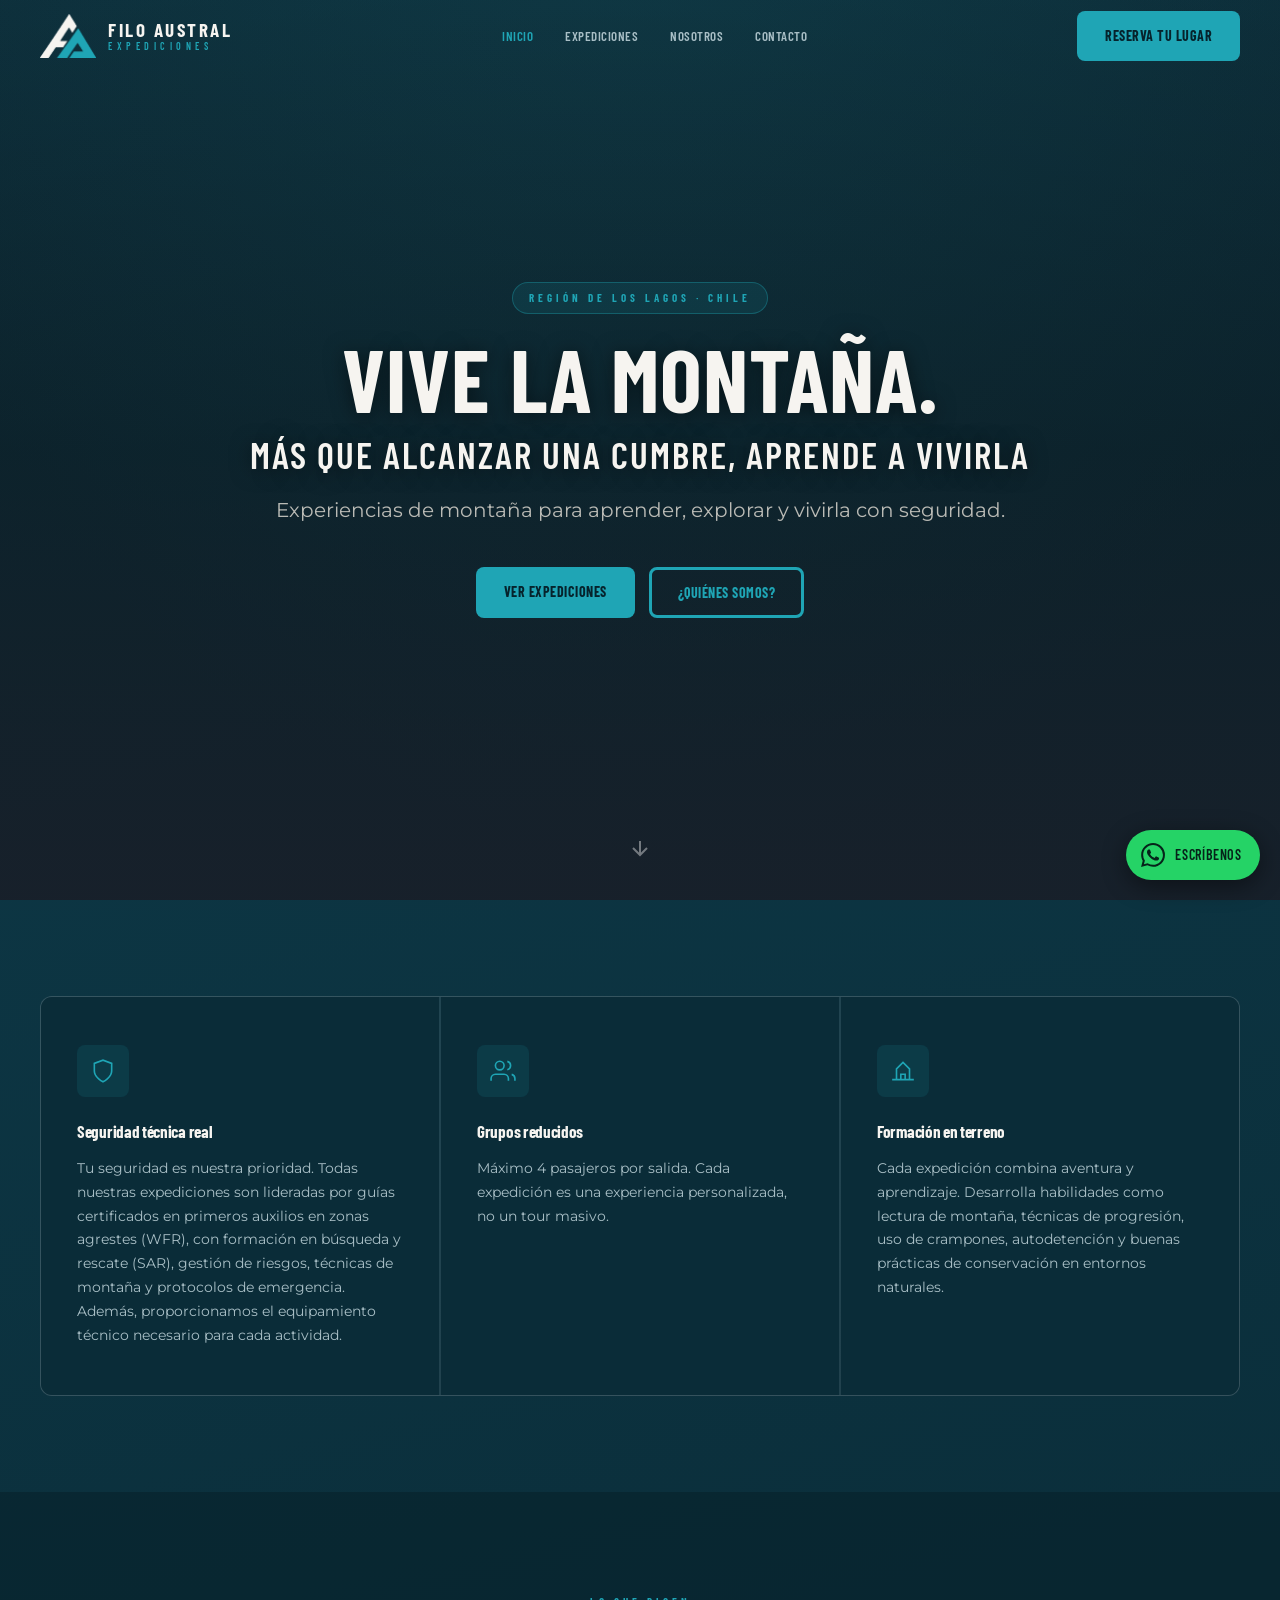
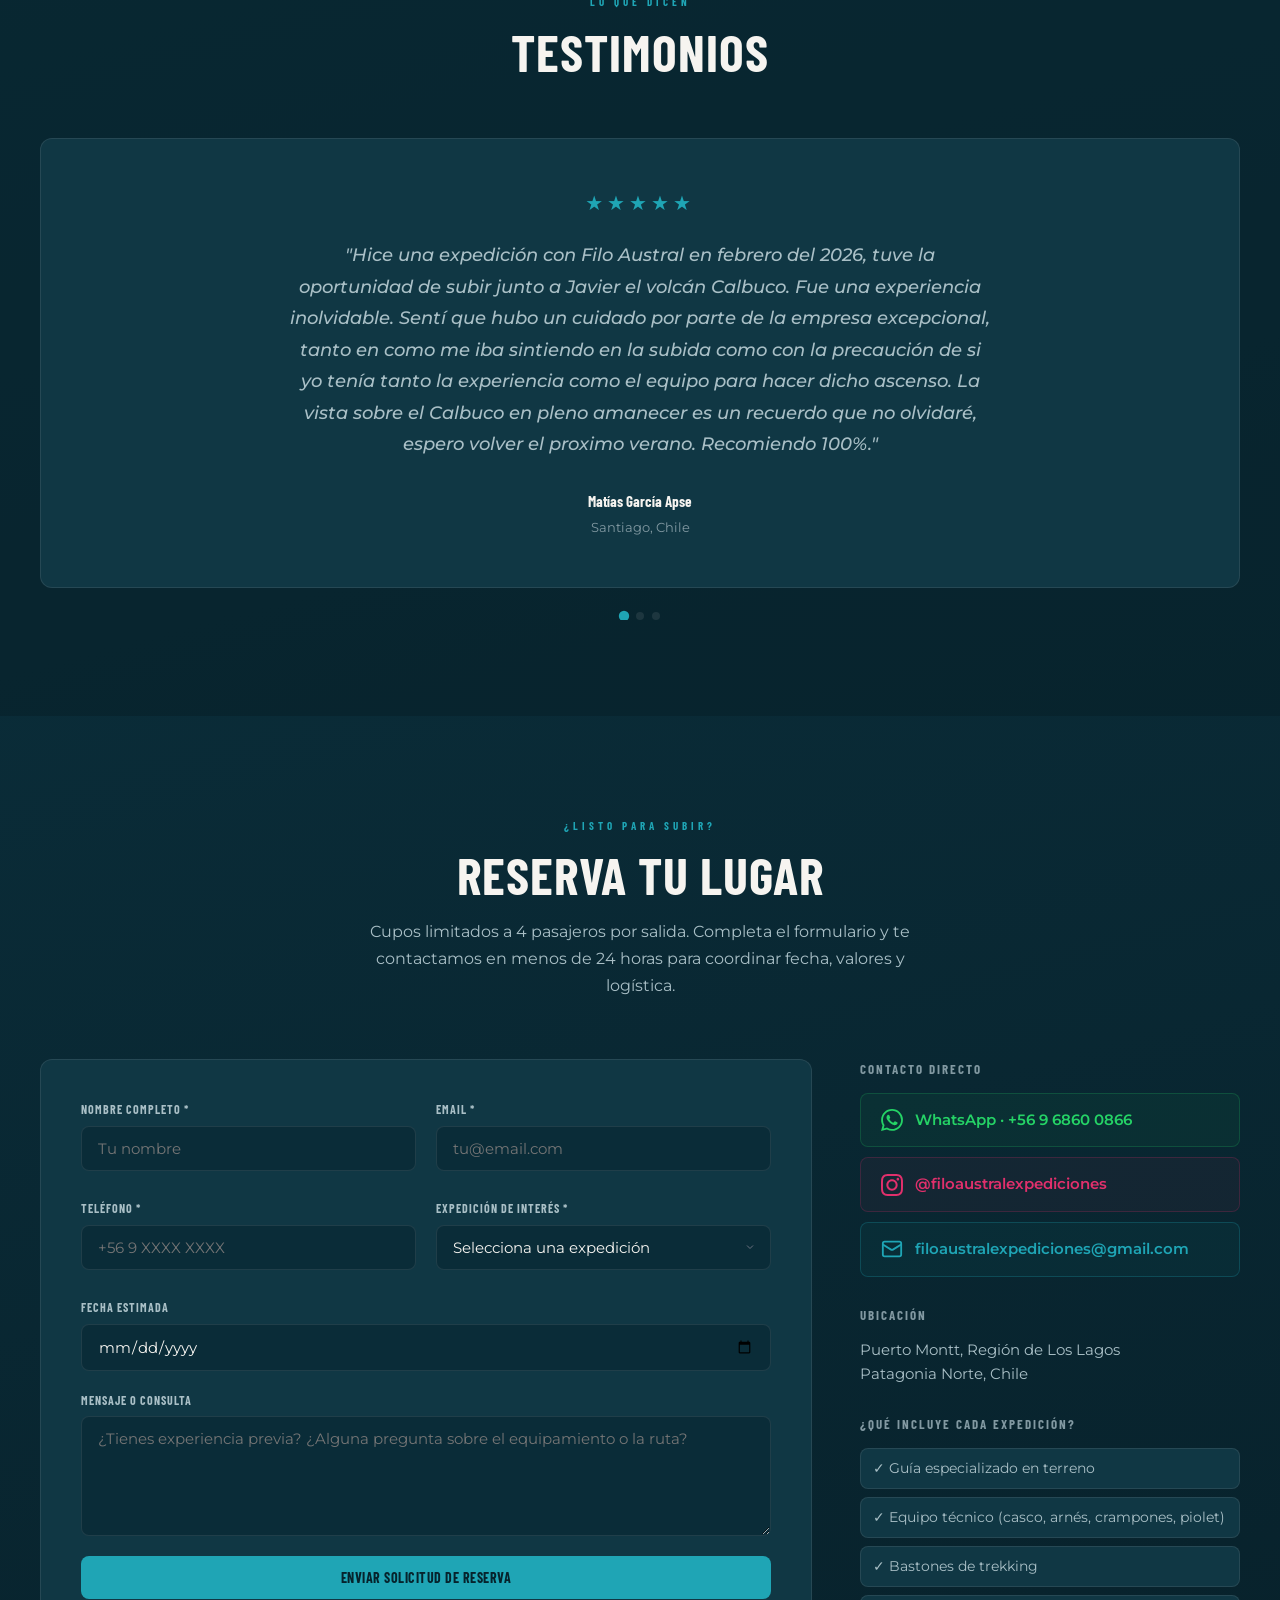
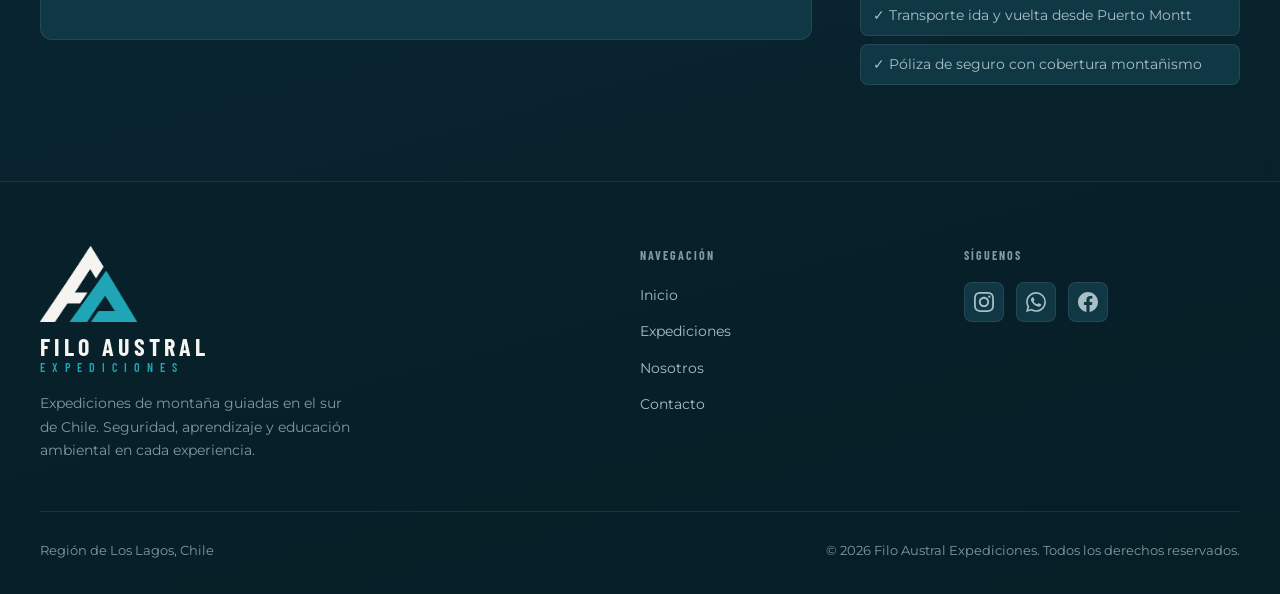
==== commit 2dd71fc1: "Programas plegables, curvas de nivel de fondo, boton flotante de WhatsApp y ajustes de contenido Con" ====
--- a/index.html
+++ b/index.html
@@ -286,5 +286,6 @@
     <!-- AOS JS -->
     <script src="https://unpkg.com/aos@2.3.1/dist/aos.js"></script>
     <script src="script.js"></script>
+    <a href="https://wa.me/56968600866?text=Hola%20Filo%20Austral%20%F0%9F%91%8B%20Vi%20su%20sitio%20web%20y%20quiero%20informaci%C3%B3n%20sobre%20las%20expediciones." target="_blank" rel="noopener" class="wa-fab" aria-label="Escríbenos por WhatsApp"><svg viewBox="0 0 24 24" fill="currentColor" width="24" height="24"><path d="M17.472 14.382c-.297-.149-1.758-.867-2.03-.967-.273-.099-.471-.148-.67.15-.197.297-.767.966-.94 1.164-.173.199-.347.223-.644.075-.297-.15-1.255-.463-2.39-1.475-.883-.788-1.48-1.761-1.653-2.059-.173-.297-.018-.458.13-.606.134-.133.298-.347.446-.52.149-.174.198-.298.298-.497.099-.198.05-.371-.025-.52-.075-.149-.669-1.612-.916-2.207-.242-.579-.487-.5-.669-.51-.173-.008-.371-.01-.57-.01-.198 0-.52.074-.792.372-.272.297-1.04 1.016-1.04 2.479 0 1.462 1.065 2.875 1.213 3.074.149.198 2.096 3.2 5.077 4.487.709.306 1.262.489 1.694.625.712.227 1.36.195 1.871.118.571-.085 1.758-.719 2.006-1.413.248-.694.248-1.289.173-1.413-.074-.124-.272-.198-.57-.347m-5.421 7.403h-.004a9.87 9.87 0 01-5.031-1.378l-.361-.214-3.741.982.998-3.648-.235-.374a9.86 9.86 0 01-1.51-5.26c.001-5.45 4.436-9.884 9.888-9.884 2.64 0 5.122 1.03 6.988 2.898a9.825 9.825 0 012.893 6.994c-.003 5.45-4.437 9.884-9.885 9.884m8.413-18.297A11.815 11.815 0 0012.05 0C5.495 0 .16 5.335.157 11.892c0 2.096.547 4.142 1.588 5.945L.057 24l6.305-1.654a11.882 11.882 0 005.683 1.448h.005c6.554 0 11.89-5.335 11.893-11.893a11.821 11.821 0 00-3.48-8.413z"/></svg><span>Escríbenos</span></a>
 </body>
 </html>
--- a/style.css
+++ b/style.css
@@ -971,9 +971,66 @@
 }
 .prog-hero-actions { display: flex; flex-wrap: wrap; gap: 12px; }
 
-.prog-main { padding: 64px 24px 96px; }
-.prog-doc { max-width: 880px; margin: 0 auto; }
+.prog-main { padding: 64px 24px 96px; position: relative; overflow: hidden; }
+.prog-main::before {
+    content: "";
+    position: absolute;
+    inset: 0;
+    background-image: var(--curvas);
+    background-repeat: repeat-y;
+    background-position: 50% -80px;
+    background-size: 1500px auto;
+    opacity: 0.1;
+    pointer-events: none;
+}
+.prog-doc { max-width: 880px; margin: 0 auto; position: relative; }
 .prog-section { margin-bottom: 44px; }
+
+/* --- Secciones plegables --- */
+.prog-acc {
+    margin-bottom: 14px;
+    background: var(--bg-card);
+    border: 1px solid var(--border);
+    border-radius: var(--radius);
+    overflow: hidden;
+}
+.prog-acc > summary {
+    list-style: none;
+    cursor: pointer;
+    display: flex;
+    align-items: center;
+    gap: 14px;
+    padding: 18px 22px;
+    transition: background var(--transition);
+}
+.prog-acc > summary::-webkit-details-marker { display: none; }
+.prog-acc > summary:hover { background: var(--bg-card-hover); }
+.prog-acc > summary h2 {
+    flex: 1;
+    margin: 0;
+    padding: 0;
+    border: none;
+    font-family: var(--font-display);
+    font-size: 23px;
+    font-weight: 700;
+    letter-spacing: 0.8px;
+    text-transform: uppercase;
+    color: var(--text);
+}
+.prog-acc > summary::after {
+    content: "";
+    width: 10px;
+    height: 10px;
+    flex-shrink: 0;
+    border-right: 2px solid var(--accent);
+    border-bottom: 2px solid var(--accent);
+    transform: rotate(45deg) translate(-2px, -2px);
+    transition: transform var(--transition);
+}
+.prog-acc[open] > summary::after { transform: rotate(-135deg) translate(-2px, -2px); }
+.prog-acc[open] > summary { border-bottom: 1px solid var(--border); }
+.acc-body { padding: 22px; }
+.acc-body > *:last-child { margin-bottom: 0; }
 .prog-section h2 {
     font-family: var(--font-display);
     font-size: 26px;
@@ -1088,6 +1145,34 @@
 .prog-cta p { max-width: 440px; margin: 0 auto 20px; }
 
 /* Encabezado/pie sólo para impresión */
+.wa-fab {
+    position: fixed;
+    right: 20px;
+    bottom: 20px;
+    z-index: 90;
+    display: flex;
+    align-items: center;
+    gap: 10px;
+    padding: 13px 18px 13px 15px;
+    border-radius: 100px;
+    background: #25D366;
+    color: #06231A;
+    font-family: var(--font-display);
+    font-size: 14px;
+    font-weight: 600;
+    letter-spacing: 0.8px;
+    text-transform: uppercase;
+    white-space: nowrap;
+    box-shadow: 0 6px 24px rgba(0,0,0,0.45);
+    transition: transform var(--transition), box-shadow var(--transition);
+}
+.wa-fab:hover { transform: translateY(-2px); box-shadow: 0 10px 30px rgba(37,211,102,0.35); }
+.wa-fab svg { flex-shrink: 0; }
+@media (max-width: 640px) {
+    .wa-fab { right: 16px; bottom: 16px; padding: 14px; gap: 0; }
+    .wa-fab span { display: none; }
+}
+
 .print-only { display: none; }
 
 /* ===== PÁGINAS INTERIORES (encabezado sin video) ===== */
@@ -1119,7 +1204,13 @@
 /* ===================================================== */
 @media print {
     @page { margin: 14mm 14mm; }
-    .navbar, .prog-hero, .footer, .pdf-fab, .no-print, .hero-scroll { display: none !important; }
+    .navbar, .prog-hero, .footer, .pdf-fab, .wa-fab, .no-print, .hero-scroll { display: none !important; }
+    .prog-main::before { display: none !important; }
+    .prog-acc { background: none !important; border: none !important; margin-bottom: 16px; break-inside: avoid; }
+    .prog-acc > summary { padding: 0 !important; border: none !important; }
+    .prog-acc > summary::after { display: none !important; }
+    .prog-acc > summary h2 { font-size: 14pt; }
+    .acc-body { padding: 0 !important; }
     html, body { background: #fff !important; }
     body { color: #1a1a1a !important; font-size: 11pt; }
     .prog-main { padding: 0 !important; }
